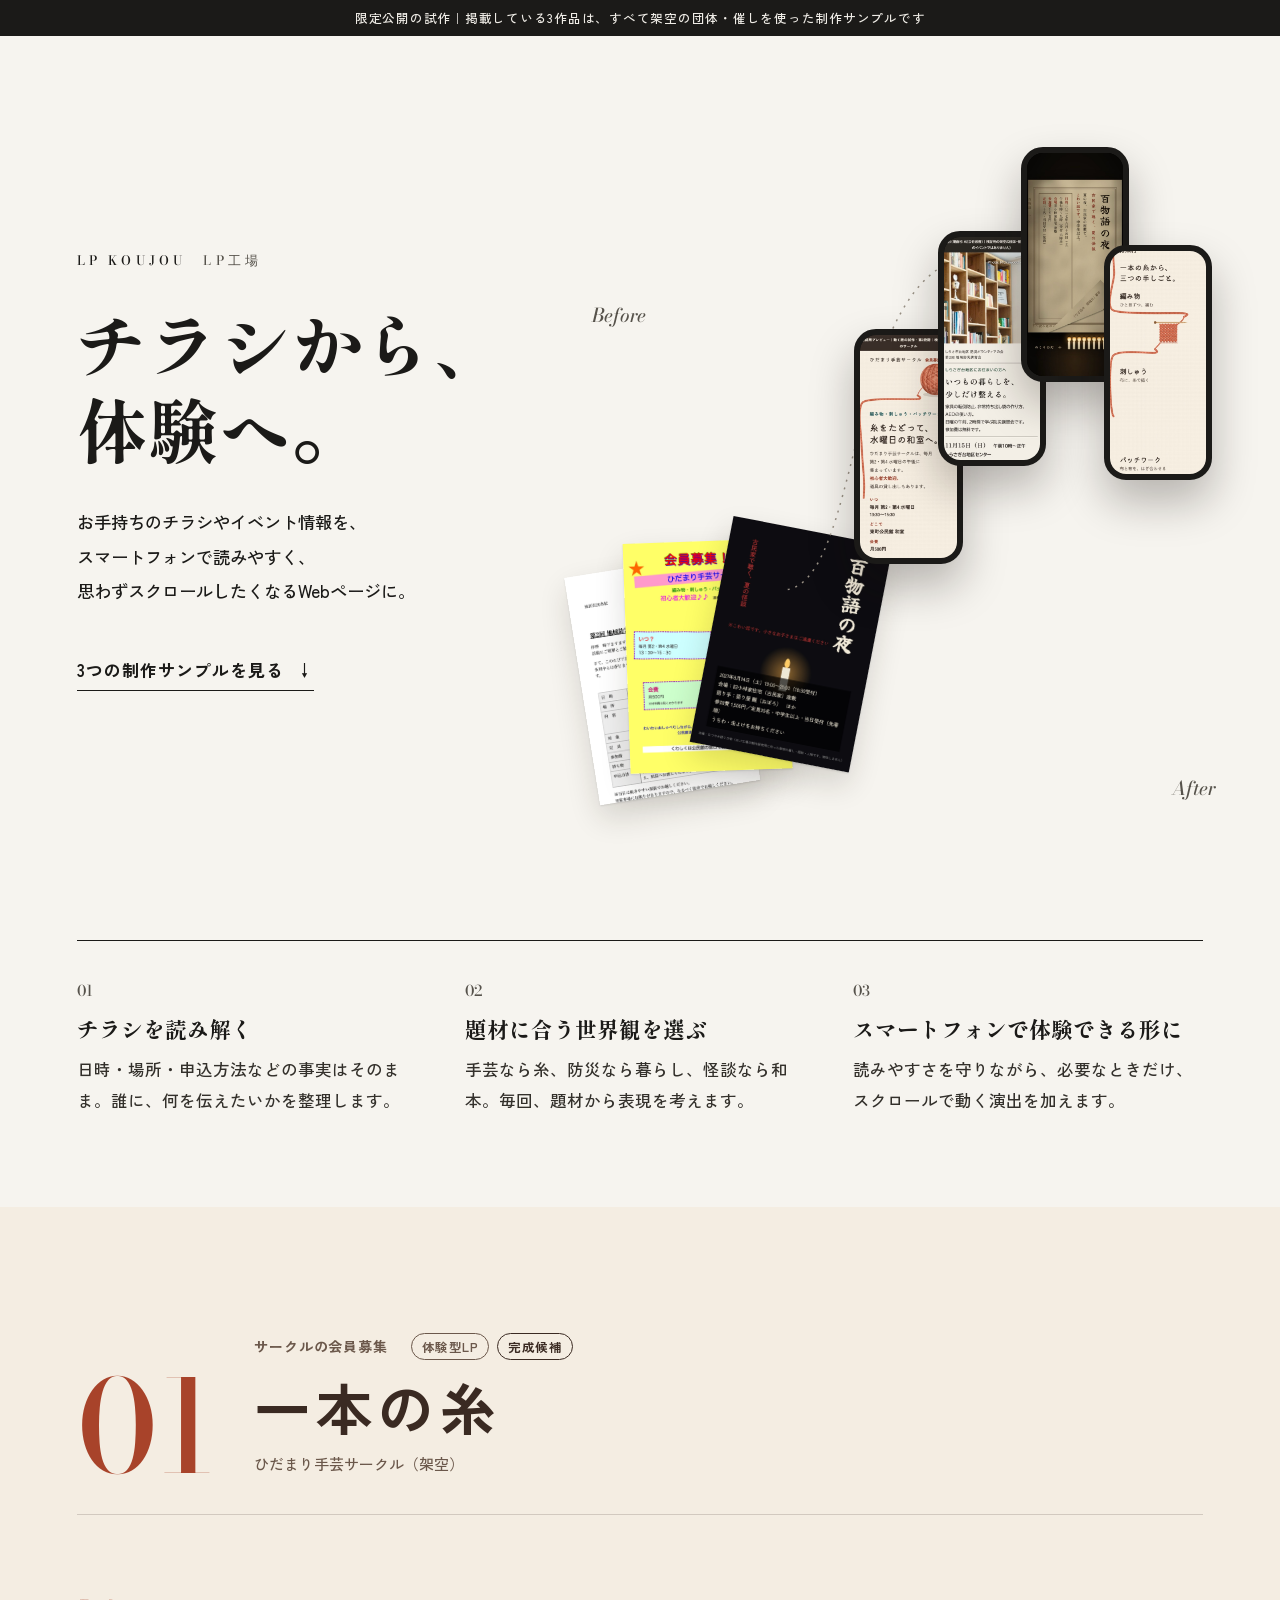
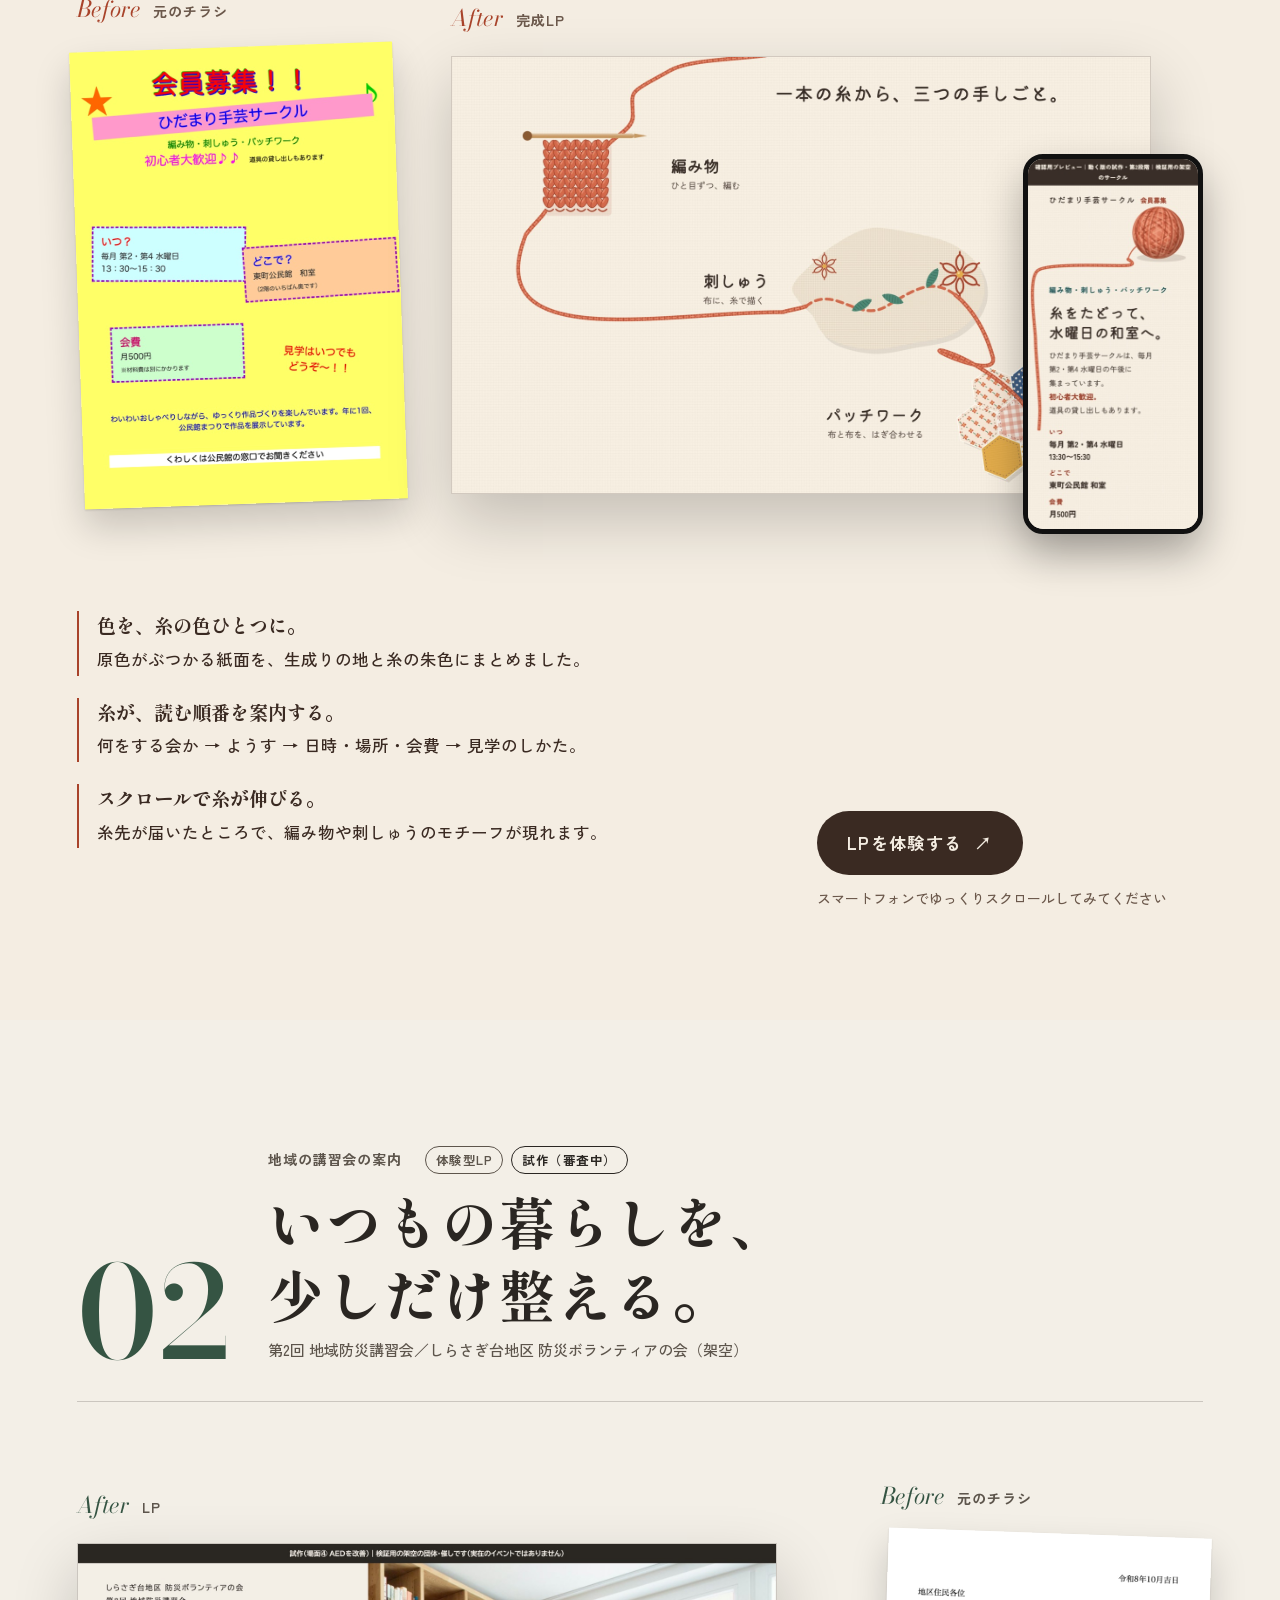
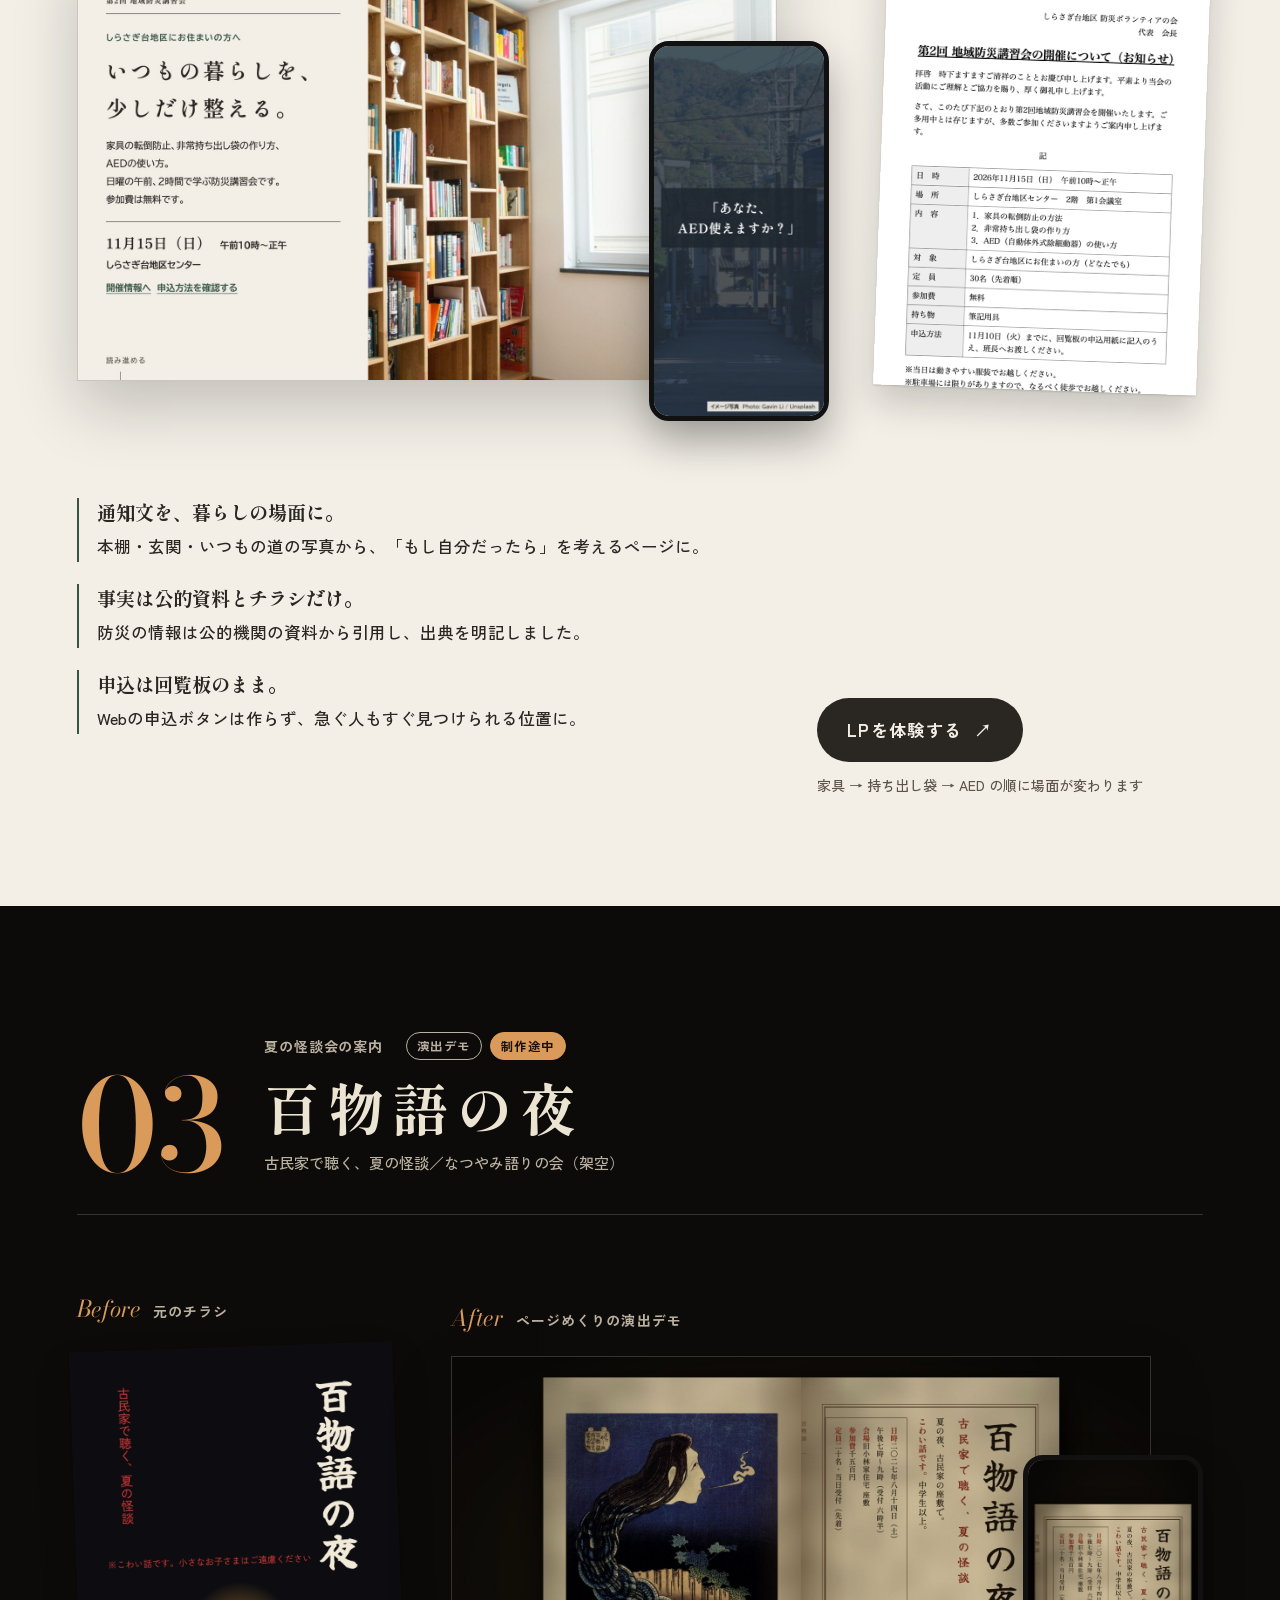
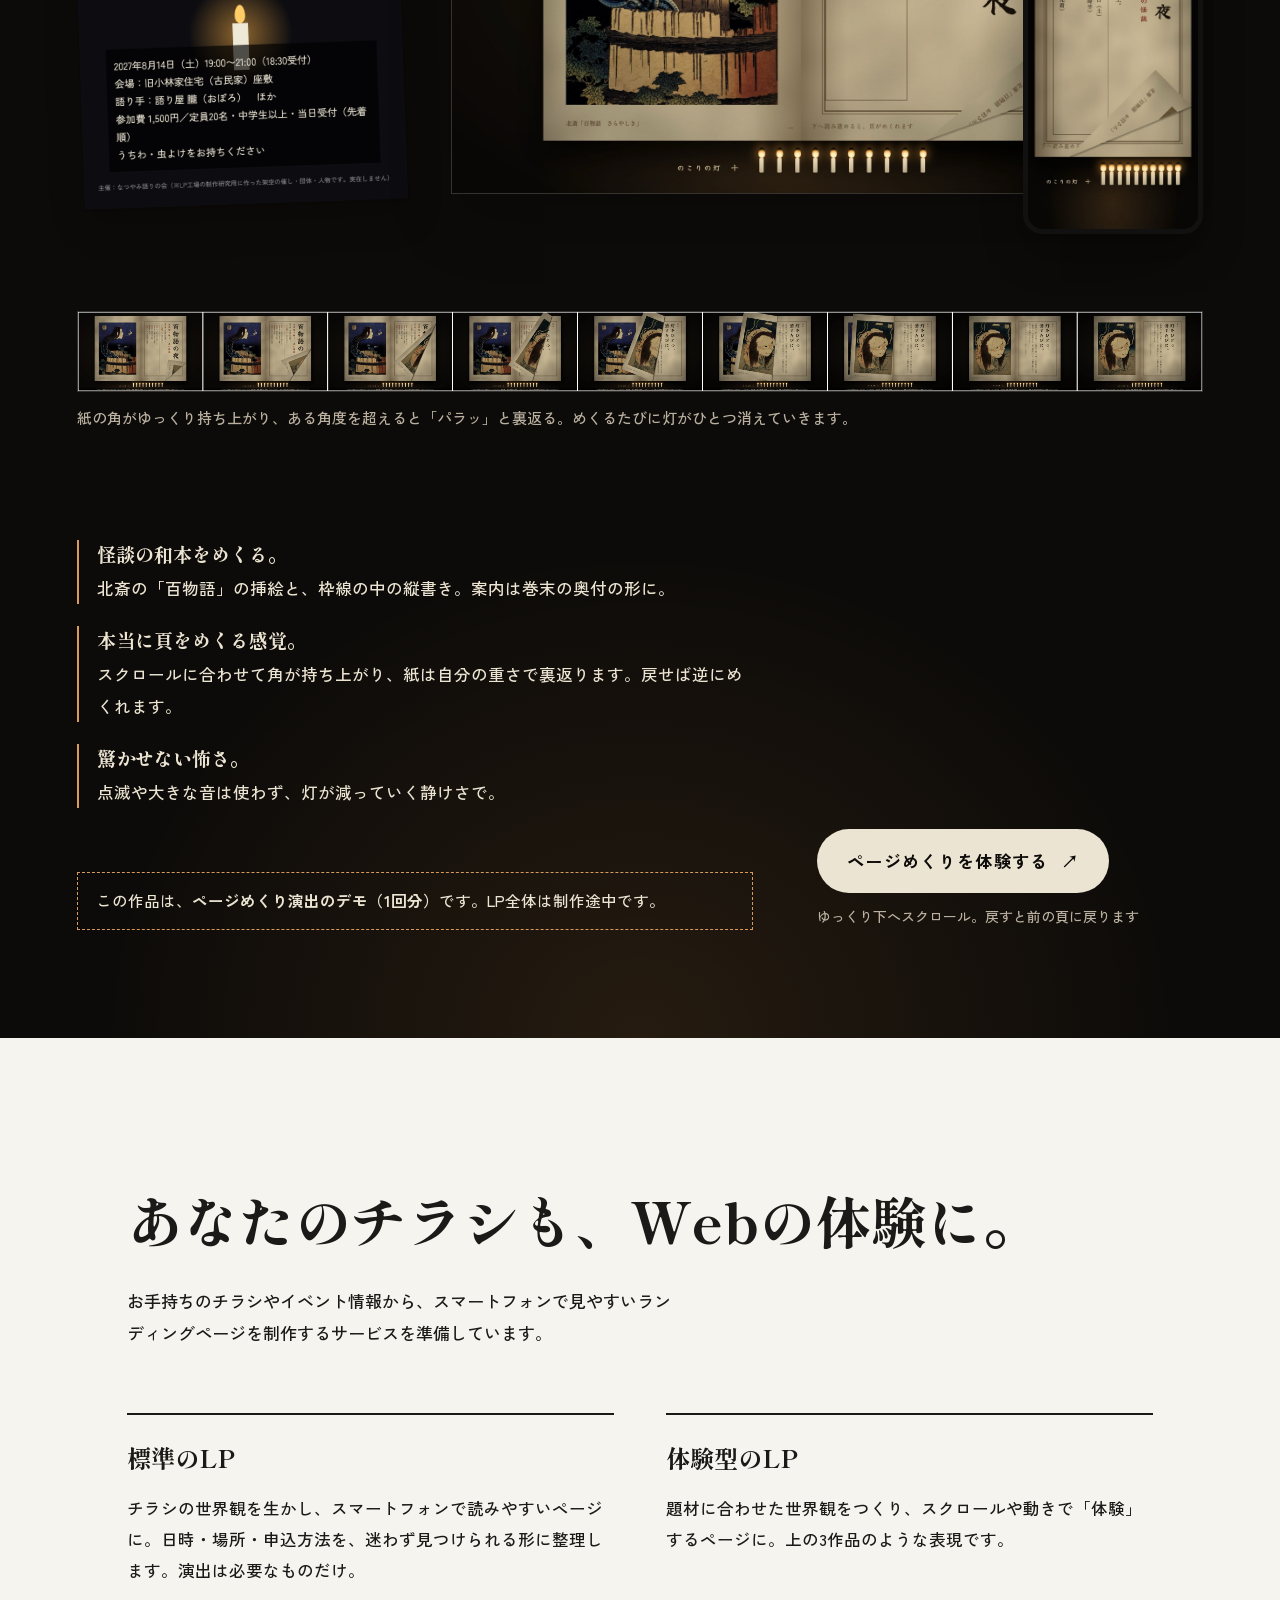
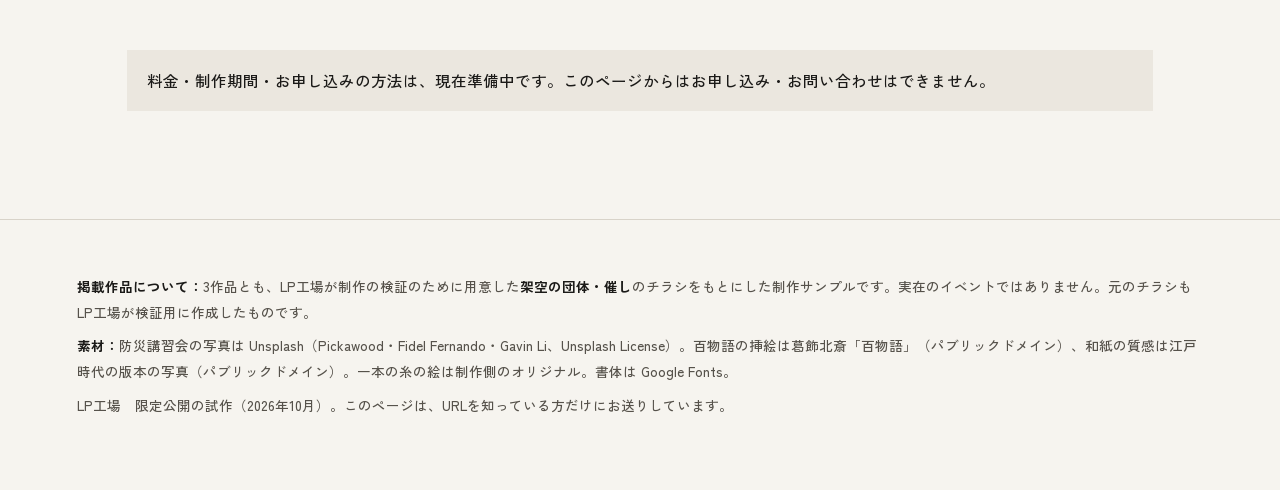
==== lpk-v38bcgca9hwhktank9yjrrpt8z/index.html @ 141fdcea "Add portfolio sample (noindex, shared by URL only)" ====
<!doctype html>
<html lang="ja">
<head>
<meta charset="utf-8">
<meta name="robots" content="noindex, nofollow, noarchive">
<meta name="referrer" content="no-referrer">
<meta name="viewport" content="width=device-width, initial-scale=1">

<title>チラシから、体験へ。｜LP工場 制作サンプル（非公開試作）</title>
<meta name="description" content="お手持ちのチラシやイベント情報から、スマートフォンで見やすく、印象に残るランディングページを。LP工場の制作サンプル（非公開の試作）。">
<link rel="icon" href="data:,">
<link rel="preconnect" href="https://fonts.googleapis.com"><link rel="preconnect" href="https://fonts.gstatic.com" crossorigin>
<link rel="stylesheet" href="https://fonts.googleapis.com/css2?family=Shippori+Mincho+B1:wght@600;800&family=Bodoni+Moda:ital,opsz,wght@0,6..96,400;0,6..96,500;1,6..96,400&family=Zen+Kaku+Gothic+New:wght@400;500;700&display=swap">
<link rel="stylesheet" href="style.css">
<script src="reveal.js" defer></script>
</head>
<body>
<p class="private">限定公開の試作｜掲載している3作品は、すべて架空の団体・催しを使った制作サンプルです</p>
<a class="skip" href="#works">作品へ</a>

<!-- ファーストビュー：左に紙のチラシの束、右に、そこから立ち上がる4つの画面 -->
<header class="hero">
  <div class="hero__text">
    <p class="hero__brand"><span lang="en">LP KOUJOU</span>　LP工場</p>
    <h1 class="hero__title"><span class="ph">チラシから、</span><span class="ph">体験へ。</span></h1>
    <p class="hero__lead"><span class="ph">お手持ちのチラシやイベント情報を、</span><span class="ph">スマートフォンで読みやすく、</span><span class="ph">思わずスクロールしたくなる</span><span class="ph">Webページに。</span></p>
    <p class="hero__go"><a href="#works">3つの制作サンプルを見る</a></p>
  </div>
  <div class="hero__stage" aria-hidden="true">
    <div class="papers">
      <img class="paper p1" src="assets/bousai-flyer.jpg" alt="" width="778" height="1100">
      <img class="paper p2" src="assets/ito-flyer.jpg" alt="" width="778" height="1100">
      <img class="paper p4" src="assets/horror-flyer.jpg" alt="" width="778" height="1100">
      <p class="label label--before" lang="en">Before</p>
    </div>
    <svg class="flow" viewBox="0 0 200 400" preserveAspectRatio="none"><path d="M10 330 C 90 320, 80 120, 190 80" fill="none" stroke="currentColor" stroke-width="1.5" stroke-dasharray="2 6" vector-effect="non-scaling-stroke"/></svg>
    <div class="screens">
      <figure class="scr s1"><img src="assets/ito-sp-top.jpg" alt="" width="780" height="1688"></figure>
      <figure class="scr s2"><img src="assets/bousai-sp-top.jpg" alt="" width="780" height="1688"></figure>
      <figure class="scr s3"><img src="assets/horror-sp-048.jpg" alt="" width="740" height="1600"></figure>
      <figure class="scr s4"><img src="assets/ito-sp-crafts.jpg" alt="" width="780" height="1688"></figure>
      <p class="label label--after" lang="en">After</p>
    </div>
  </div>
</header>

<!-- 何をするサービスか（短く） -->
<section class="what" aria-labelledby="what-h">
  <h2 id="what-h" class="vh">LP工場がすること</h2>
  <ol class="what__list">
    <li><span class="what__n" lang="en">01</span><b>チラシを読み解く</b><span>日時・場所・申込方法などの事実はそのまま。誰に、何を伝えたいかを整理します。</span></li>
    <li><span class="what__n" lang="en">02</span><b>題材に合う世界観を選ぶ</b><span>手芸なら糸、防災なら暮らし、怪談なら和本。毎回、題材から表現を考えます。</span></li>
    <li><span class="what__n" lang="en">03</span><b>スマートフォンで体験できる形に</b><span>読みやすさを守りながら、必要なときだけ、スクロールで動く演出を加えます。</span></li>
  </ol>
</section>

<main id="works">

<!-- 01 一本の糸 -->
<section class="work work--ito" aria-labelledby="ito-h">
  <div class="work__head">
    <p class="work__no" lang="en">01</p>
    <div>
      <p class="work__genre">サークルの会員募集　<span class="tag">体験型LP</span><span class="tag tag--ok">完成候補</span></p>
      <h2 id="ito-h" class="work__title">一本の糸</h2>
      <p class="work__client">ひだまり手芸サークル（架空）</p>
    </div>
  </div>
  <div class="ba">
    <figure class="ba__before" data-reveal><figcaption><span lang="en">Before</span>元のチラシ</figcaption><img src="assets/ito-flyer.jpg" alt="元のチラシ：黄色の地に原色の文字と枠が並ぶ、手芸サークルの会員募集のチラシ" width="778" height="1100" loading="lazy"></figure>
    <div class="ba__after" data-reveal>
      <p class="ba__cap"><span lang="en">After</span>完成LP</p>
      <figure class="pc"><img src="assets/ito-pc-crafts.jpg" alt="完成LPのPC画面：一本の毛糸が、編み物・刺しゅう・パッチワークの絵をつないでいる" width="1600" height="1000" loading="lazy"></figure>
      <figure class="sp"><img src="assets/ito-sp-top.jpg" alt="完成LPのスマホ画面：毛糸玉から糸が伸びる最初の画面" width="780" height="1688" loading="lazy"></figure>
    </div>
  </div>
  <div class="work__body">
    <ul class="points">
      <li><b>色を、糸の色ひとつに。</b>原色がぶつかる紙面を、生成りの地と糸の朱色にまとめました。</li>
      <li><b>糸が、読む順番を案内する。</b>何をする会か → ようす → 日時・場所・会費 → 見学のしかた。</li>
      <li><b>スクロールで糸が伸びる。</b>糸先が届いたところで、編み物や刺しゅうのモチーフが現れます。</li>
    </ul>
    <p class="cta"><a class="btn" href="works/ito/" target="_blank" rel="noopener">LPを体験する<span class="vh">（新しいタブで開きます）</span></a><span class="cta__note">スマートフォンでゆっくりスクロールしてみてください</span></p>
  </div>
</section>

<!-- 02 防災講習会 -->
<section class="work work--bousai" aria-labelledby="bousai-h">
  <div class="work__head">
    <p class="work__no" lang="en">02</p>
    <div>
      <p class="work__genre">地域の講習会の案内　<span class="tag">体験型LP</span><span class="tag tag--ok">試作（審査中）</span></p>
      <h2 id="bousai-h" class="work__title"><span class="ph">いつもの暮らしを、</span><span class="ph">少しだけ整える。</span></h2>
      <p class="work__client">第2回 地域防災講習会／しらさぎ台地区 防災ボランティアの会（架空）</p>
    </div>
  </div>
  <div class="ba ba--rev">
    <figure class="ba__before" data-reveal><figcaption><span lang="en">Before</span>元のチラシ</figcaption><img src="assets/bousai-flyer.jpg" alt="元のチラシ：「拝啓」で始まり、表で日時や会場を並べた、文字中心の講習会のお知らせ" width="778" height="1100" loading="lazy"></figure>
    <div class="ba__after" data-reveal>
      <p class="ba__cap"><span lang="en">After</span>LP</p>
      <figure class="pc"><img src="assets/bousai-pc-top.jpg" alt="LPのPC画面：本棚の写真と、明朝の見出し「いつもの暮らしを、少しだけ整える。」" width="1600" height="1000" loading="lazy"></figure>
      <figure class="sp"><img src="assets/bousai-sp-s4.jpg" alt="LPのスマホ画面：いつもの道の写真に「あなた、AED使えますか？」" width="780" height="1688" loading="lazy"></figure>
    </div>
  </div>
  <div class="work__body">
    <ul class="points">
      <li><b>通知文を、暮らしの場面に。</b>本棚・玄関・いつもの道の写真から、「もし自分だったら」を考えるページに。</li>
      <li><b>事実は公的資料とチラシだけ。</b>防災の情報は公的機関の資料から引用し、出典を明記しました。</li>
      <li><b>申込は回覧板のまま。</b>Webの申込ボタンは作らず、急ぐ人もすぐ見つけられる位置に。</li>
    </ul>
    <p class="cta"><a class="btn" href="works/bousai/" target="_blank" rel="noopener">LPを体験する<span class="vh">（新しいタブで開きます）</span></a><span class="cta__note">家具 → 持ち出し袋 → AED の順に場面が変わります</span></p>
  </div>
</section>

<!-- 03 百物語の夜 -->
<section class="work work--horror" aria-labelledby="horror-h">
  <div class="work__head">
    <p class="work__no" lang="en">03</p>
    <div>
      <p class="work__genre">夏の怪談会の案内　<span class="tag">演出デモ</span><span class="tag tag--wip">制作途中</span></p>
      <h2 id="horror-h" class="work__title">百物語の夜</h2>
      <p class="work__client">古民家で聴く、夏の怪談／なつやみ語りの会（架空）</p>
    </div>
  </div>
  <div class="ba">
    <figure class="ba__before" data-reveal><figcaption><span lang="en">Before</span>元のチラシ</figcaption><img src="assets/horror-flyer.jpg" alt="元のチラシ：黒い地に縦書きの題「百物語の夜」と、ろうそくの絵" width="778" height="1100" loading="lazy"></figure>
    <div class="ba__after" data-reveal>
      <p class="ba__cap"><span lang="en">After</span>ページめくりの演出デモ</p>
      <figure class="pc"><img src="assets/horror-pc-045.jpg" alt="演出デモのPC画面：怪談の和本の見開き。右の頁の角が持ち上がりかけている" width="1600" height="1000" loading="lazy"></figure>
      <figure class="sp"><img src="assets/horror-sp-048.jpg" alt="演出デモのスマホ画面：和本の頁の角が持ち上がる" width="740" height="1600" loading="lazy"></figure>
    </div>
  </div>
  <figure class="seq" data-reveal><img src="assets/horror-seq.jpg" alt="ページめくりの流れ（左から右へ）：紙の角がゆっくり持ち上がり、パラッと裏返って、次の挿絵と頁が現れる" width="4338" height="302" loading="lazy"><figcaption>紙の角がゆっくり持ち上がり、ある角度を超えると「パラッ」と裏返る。めくるたびに灯がひとつ消えていきます。</figcaption></figure>
  <div class="work__body">
    <ul class="points">
      <li><b>怪談の和本をめくる。</b>北斎の「百物語」の挿絵と、枠線の中の縦書き。案内は巻末の奥付の形に。</li>
      <li><b>本当に頁をめくる感覚。</b>スクロールに合わせて角が持ち上がり、紙は自分の重さで裏返ります。戻せば逆にめくれます。</li>
      <li><b>驚かせない怖さ。</b>点滅や大きな音は使わず、灯が減っていく静けさで。</li>
    </ul>
    <p class="status">この作品は、<b>ページめくり演出のデモ（1回分）</b>です。LP全体は制作途中です。</p>
    <p class="cta"><a class="btn" href="works/horror/" target="_blank" rel="noopener">ページめくりを体験する<span class="vh">（新しいタブで開きます）</span></a><span class="cta__note">ゆっくり下へスクロール。戻すと前の頁に戻ります</span></p>
  </div>
</section>

</main>

<!-- サービスの構想 -->
<section class="service" aria-labelledby="service-h">
  <h2 id="service-h" class="service__title"><span class="ph">あなたのチラシも、</span><span class="ph">Webの体験に。</span></h2>
  <p class="service__lead">お手持ちのチラシやイベント情報から、スマートフォンで見やすいランディングページを制作するサービスを準備しています。</p>
  <div class="plans">
    <div class="plan">
      <h3>標準のLP</h3>
      <p>チラシの世界観を生かし、スマートフォンで読みやすいページに。日時・場所・申込方法を、迷わず見つけられる形に整理します。演出は必要なものだけ。</p>
    </div>
    <div class="plan">
      <h3>体験型のLP</h3>
      <p>題材に合わせた世界観をつくり、スクロールや動きで「体験」するページに。上の3作品のような表現です。</p>
    </div>
  </div>
  <p class="service__note">料金・制作期間・お申し込みの方法は、現在準備中です。このページからはお申し込み・お問い合わせはできません。</p>
</section>

<footer class="foot">
  <p><b>掲載作品について：</b>3作品とも、LP工場が制作の検証のために用意した<b>架空の団体・催し</b>のチラシをもとにした制作サンプルです。実在のイベントではありません。元のチラシもLP工場が検証用に作成したものです。</p>
  <p><b>素材：</b>防災講習会の写真は Unsplash（Pickawood・Fidel Fernando・Gavin Li、Unsplash License）。百物語の挿絵は葛飾北斎「百物語」（パブリックドメイン）、和紙の質感は江戸時代の版本の写真（パブリックドメイン）。一本の糸の絵は制作側のオリジナル。書体は Google Fonts。</p>
  <p>LP工場　限定公開の試作（2026年10月）。このページは、URLを知っている方だけにお送りしています。</p>
</footer>
</body>
</html>
---- lpk-v38bcgca9hwhktank9yjrrpt8z/style.css ----
/* LP工場 ポートフォリオ（非公開試作）「チラシから、体験へ。」
   土台は静かな白い紙と墨。作品ごとのセクションは、その作品の色と空気に切り替える（一本の糸＝生成りと朱、防災＝生成りと深緑、百物語＝墨と和紙） */
:root{--paper:#f6f4ef;--ink:#1b1a18;--soft:#56524b;--line:#d8d3c9;
  --min:'Shippori Mincho B1','Hiragino Mincho ProN',serif;--bod:'Bodoni Moda',serif;--gt:'Zen Kaku Gothic New','Hiragino Sans',sans-serif}
*{box-sizing:border-box}
html{scroll-behavior:smooth}
body{margin:0;background:var(--paper);color:var(--ink);font-family:var(--gt);font-weight:500;font-size:17px;line-height:1.9;overflow-x:hidden}
h1,h2,h3,p,ul,ol,figure{margin:0}ul,ol{padding:0;list-style:none}
img{display:block;max-width:100%;height:auto}
a{color:inherit}
a:focus-visible{outline:3px solid #3b4f86;outline-offset:4px}
.ph{display:inline-block}
.vh{position:absolute;width:1px;height:1px;overflow:hidden;clip:rect(0 0 0 0);white-space:nowrap}
.private{padding:6px 16px;background:var(--ink);color:#efece6;font-size:12.5px;letter-spacing:.06em;text-align:center}
.skip{position:absolute;left:12px;top:-60px;padding:8px 14px;background:var(--ink);color:#fff;z-index:10}.skip:focus{top:12px}

/* ===== ファーストビュー ===== */
.hero{position:relative;min-height:calc(100svh - 32px);display:grid;grid-template-columns:minmax(0,44fr) minmax(0,56fr);align-items:center;gap:2vw;padding:6vh 5vw 6vh 6vw;overflow:hidden}
.hero__brand{font-family:var(--bod);font-size:13px;letter-spacing:.32em;color:var(--soft)}
.hero__brand span{color:var(--ink)}
.hero__title{margin-top:3vh;font-family:var(--min);font-weight:800;font-size:clamp(46px,5.5vw,100px);line-height:1.2;letter-spacing:.02em}
.hero__lead{margin-top:4vh;max-width:24em;font-size:clamp(17px,1.35vw,20px);line-height:2}
.hero__go{margin-top:5vh}
.hero__go a{display:inline-block;padding-bottom:4px;border-bottom:1px solid var(--ink);font-weight:700;text-decoration:none;letter-spacing:.06em}
.hero__go a::after{content:'↓';margin-left:12px}
.hero__stage{position:relative;height:min(78svh,760px)}
.papers{position:absolute;left:0;bottom:4%;width:42%;height:62%}
.paper{position:absolute;width:62%;height:auto;box-shadow:0 1px 2px rgba(0,0,0,.12),0 14px 30px rgba(40,30,20,.16);transform-origin:50% 80%}
.p1{left:0;bottom:0;transform:rotate(-9deg)}.p2{left:14%;bottom:5%;transform:rotate(-2deg)}.p3{left:28%;bottom:2%;transform:rotate(5deg)}.p4{left:40%;bottom:8%;transform:rotate(11deg)}
.label{position:absolute;font-family:var(--bod);font-style:italic;font-size:clamp(18px,1.5vw,24px);color:var(--soft)}
.label--before{left:0;top:-14%}
.flow{position:absolute;left:30%;top:6%;width:28%;height:74%;color:#9a9286}
.screens{position:absolute;right:0;top:0;width:58%;height:100%}
.scr{position:absolute;width:30%;aspect-ratio:390/844;overflow:hidden;border:6px solid var(--ink);border-radius:22px;background:#000;box-shadow:0 22px 44px rgba(20,15,10,.28)}
.scr img{width:100%;height:100%;object-fit:cover;object-position:top}
.s1{left:0;top:30%}.s2{left:23%;top:16%}.s3{left:46%;top:4%}.s4{left:69%;top:18%}
.label--after{right:0;bottom:2%}

/* ===== サービスの要点 ===== */
.what{padding:4vh 6vw 10vh}
.what__list{display:grid;grid-template-columns:repeat(3,minmax(0,1fr));gap:3vw;border-top:1px solid var(--ink);padding-top:4vh}
.what__list li{display:flex;flex-direction:column;gap:8px}
.what__n{font-family:var(--bod);font-size:15px;color:var(--soft)}
.what__list b{font-family:var(--min);font-weight:800;font-size:clamp(20px,1.7vw,26px);line-height:1.5}
.what__list span:last-child{font-size:16.5px;line-height:1.9;color:#33302b}

/* ===== 作品（共通） ===== */
.work{--bg:#fff;--fg:var(--ink);--ac:var(--ink);--sub:var(--soft);--edge:rgba(0,0,0,.14);
  padding:14vh 6vw 12vh;background:var(--bg);color:var(--fg)}
.work__head{display:grid;grid-template-columns:auto minmax(0,1fr);gap:3vw;align-items:end;padding-bottom:4vh;border-bottom:1px solid var(--edge)}
.work__no{font-family:var(--bod);font-size:clamp(90px,10vw,170px);line-height:.8;color:var(--ac)}
.work__genre{display:flex;flex-wrap:wrap;align-items:center;gap:6px 8px;font-size:14px;font-weight:700;letter-spacing:.06em;color:var(--sub)}
.tag{padding:1px 10px;border:1px solid currentColor;border-radius:999px;font-size:12.5px;letter-spacing:.04em}
.tag--ok{color:var(--fg)}
.tag--wip{background:var(--ac);border-color:var(--ac);color:#fff}
.work__title{margin-top:10px;font-family:var(--min);font-weight:800;font-size:clamp(38px,4.4vw,74px);line-height:1.3;letter-spacing:.03em}
.work__client{margin-top:6px;font-size:15px;color:var(--sub)}
.ba{display:grid;grid-template-columns:minmax(0,3fr) minmax(0,7fr);gap:4vw;align-items:center;margin-top:8vh}
.ba--rev{grid-template-columns:minmax(0,7fr) minmax(0,3fr)}
.ba--rev .ba__before{order:2}
.ba__before{position:relative}
.ba__before img{transform:rotate(-2deg);box-shadow:0 1px 2px rgba(0,0,0,.14),0 18px 36px rgba(0,0,0,.18)}
.ba--rev .ba__before img{transform:rotate(2deg)}
.ba__before figcaption,.ba__cap{display:flex;align-items:baseline;gap:12px;margin-bottom:16px;font-size:14px;font-weight:700;letter-spacing:.08em;color:var(--sub)}
.ba__before figcaption span,.ba__cap span{font-family:var(--bod);font-style:italic;font-weight:400;font-size:clamp(22px,1.8vw,30px);letter-spacing:0;color:var(--ac)}
.ba__after{position:relative;padding-right:7%}
.ba__after .pc img{border:1px solid var(--edge);box-shadow:0 26px 60px rgba(0,0,0,.2)}
.ba__after .sp{position:absolute;right:0;bottom:-8%;width:24%;overflow:hidden;border:5px solid #111;border-radius:20px;box-shadow:0 20px 40px rgba(0,0,0,.3)}
.work__body{display:grid;grid-template-columns:minmax(0,7fr) minmax(0,4fr);gap:5vw;align-items:end;margin-top:12vh}
.points{display:grid;gap:22px}
.points li{padding-left:18px;border-left:2px solid var(--ac);font-size:16.5px;line-height:1.9}
.points b{display:block;font-family:var(--min);font-weight:800;font-size:clamp(19px,1.5vw,23px);line-height:1.5;margin-bottom:4px}
.status{grid-column:1;padding:14px 18px;border:1px dashed var(--ac);font-size:15.5px;line-height:1.8}
.cta{grid-column:2;grid-row:1/3;align-self:end;display:flex;flex-direction:column;gap:10px}
.btn{display:inline-block;align-self:flex-start;padding:16px 30px;background:var(--fg);color:var(--bg);border-radius:999px;font-weight:700;letter-spacing:.08em;text-decoration:none;transition:transform .3s ease}
.btn::after{content:'↗';margin-left:12px}
.btn:hover{transform:translateY(-2px)}
.cta__note{font-size:14px;color:var(--sub)}
.seq{margin-top:12vh}
.seq img{border:1px solid var(--edge)}
.seq figcaption{margin-top:12px;font-size:15px;color:var(--sub)}

/* ===== 作品ごとの空気 ===== */
.work--ito{--bg:#f4ede2;--fg:#3a2a22;--ac:#a8432a;--sub:#6b584b;--edge:rgba(58,42,34,.18)}
.work--ito .work__title{font-family:var(--gt);font-weight:700;letter-spacing:.1em}
.work--bousai{--bg:#f3efe7;--fg:#2a2622;--ac:#355443;--sub:#5d554c;--edge:rgba(42,38,34,.2)}
.work--horror{--bg:#0d0b09;--fg:#ece4d2;--ac:#d99a5a;--sub:#b9b0a0;--edge:rgba(236,228,210,.18);
  background:radial-gradient(ellipse 60% 40% at 50% 100%,rgba(255,170,80,.10),transparent 70%),#0d0b09}
.work--horror .work__title{font-family:var(--min);letter-spacing:.14em}
.work--horror .tag--wip{color:#1a120a}

/* ===== サービス ===== */
.service{padding:16vh 6vw 12vh;max-width:1180px;margin:0 auto}
.service__title{font-family:var(--min);font-weight:800;font-size:clamp(36px,4.4vw,72px);line-height:1.35}
.service__lead{margin-top:3vh;max-width:32em;font-size:clamp(17px,1.3vw,19px)}
.plans{display:grid;grid-template-columns:1fr 1fr;gap:4vw;margin-top:7vh}
.plan{padding-top:20px;border-top:2px solid var(--ink)}
.plan h3{font-family:var(--min);font-weight:800;font-size:clamp(22px,1.9vw,28px)}
.plan p{margin-top:12px;font-size:16.5px}
.service__note{margin-top:7vh;padding:16px 20px;background:#ebe7df;font-size:15.5px}
.foot{padding:6vh 6vw 8vh;border-top:1px solid var(--line);font-size:13.5px;line-height:1.9;color:var(--soft)}
.foot p+p{margin-top:8px}
.foot b{color:var(--ink)}

/* ===== 読み進めると現れる（JSありのときだけ。なしなら最初から表示） ===== */
.js [data-reveal]{opacity:0;transform:translate3d(0,28px,0);transition:opacity .9s cubic-bezier(.2,.7,.2,1),transform 1s cubic-bezier(.2,.7,.2,1)}
.js [data-reveal].in{opacity:1;transform:none}

/* ===== タブレット・スマホ ===== */
@media (max-width:900px){
  .hero{grid-template-columns:1fr;min-height:0;padding:6vh 6vw 4vh;gap:4vh}
  .hero__stage{height:min(92vw,560px)}
  .papers{width:46%;height:64%;bottom:6%}
  .screens{width:62%}.scr{width:34%;border-width:4px;border-radius:14px}
  .s1{left:0;top:30%}.s2{left:22%;top:15%}.s3{left:44%;top:3%}.s4{left:66%;top:18%}
  .what__list{grid-template-columns:1fr;gap:4vh}
  .ba,.ba--rev{grid-template-columns:1fr;gap:7vh}
  .ba--rev .ba__before{order:0}
  .ba__before{width:62%}
  .work__body{grid-template-columns:1fr;gap:5vh}
  .cta,.status{grid-column:1;grid-row:auto}
  .plans{grid-template-columns:1fr}
}
@media (max-width:560px){
  body{font-size:16.5px}
  .work{padding:10vh 5vw 9vh}
  .work__head{grid-template-columns:1fr;gap:1vh}
  .work__no{font-size:72px}
  .ba__after{padding-right:0}.ba__after .sp{width:30%;bottom:-12%;border-width:3px;border-radius:12px}
  .flow{display:none}
}
@media (prefers-reduced-motion:reduce){html{scroll-behavior:auto}.js [data-reveal]{opacity:1;transform:none;transition:none}.btn{transition:none}}
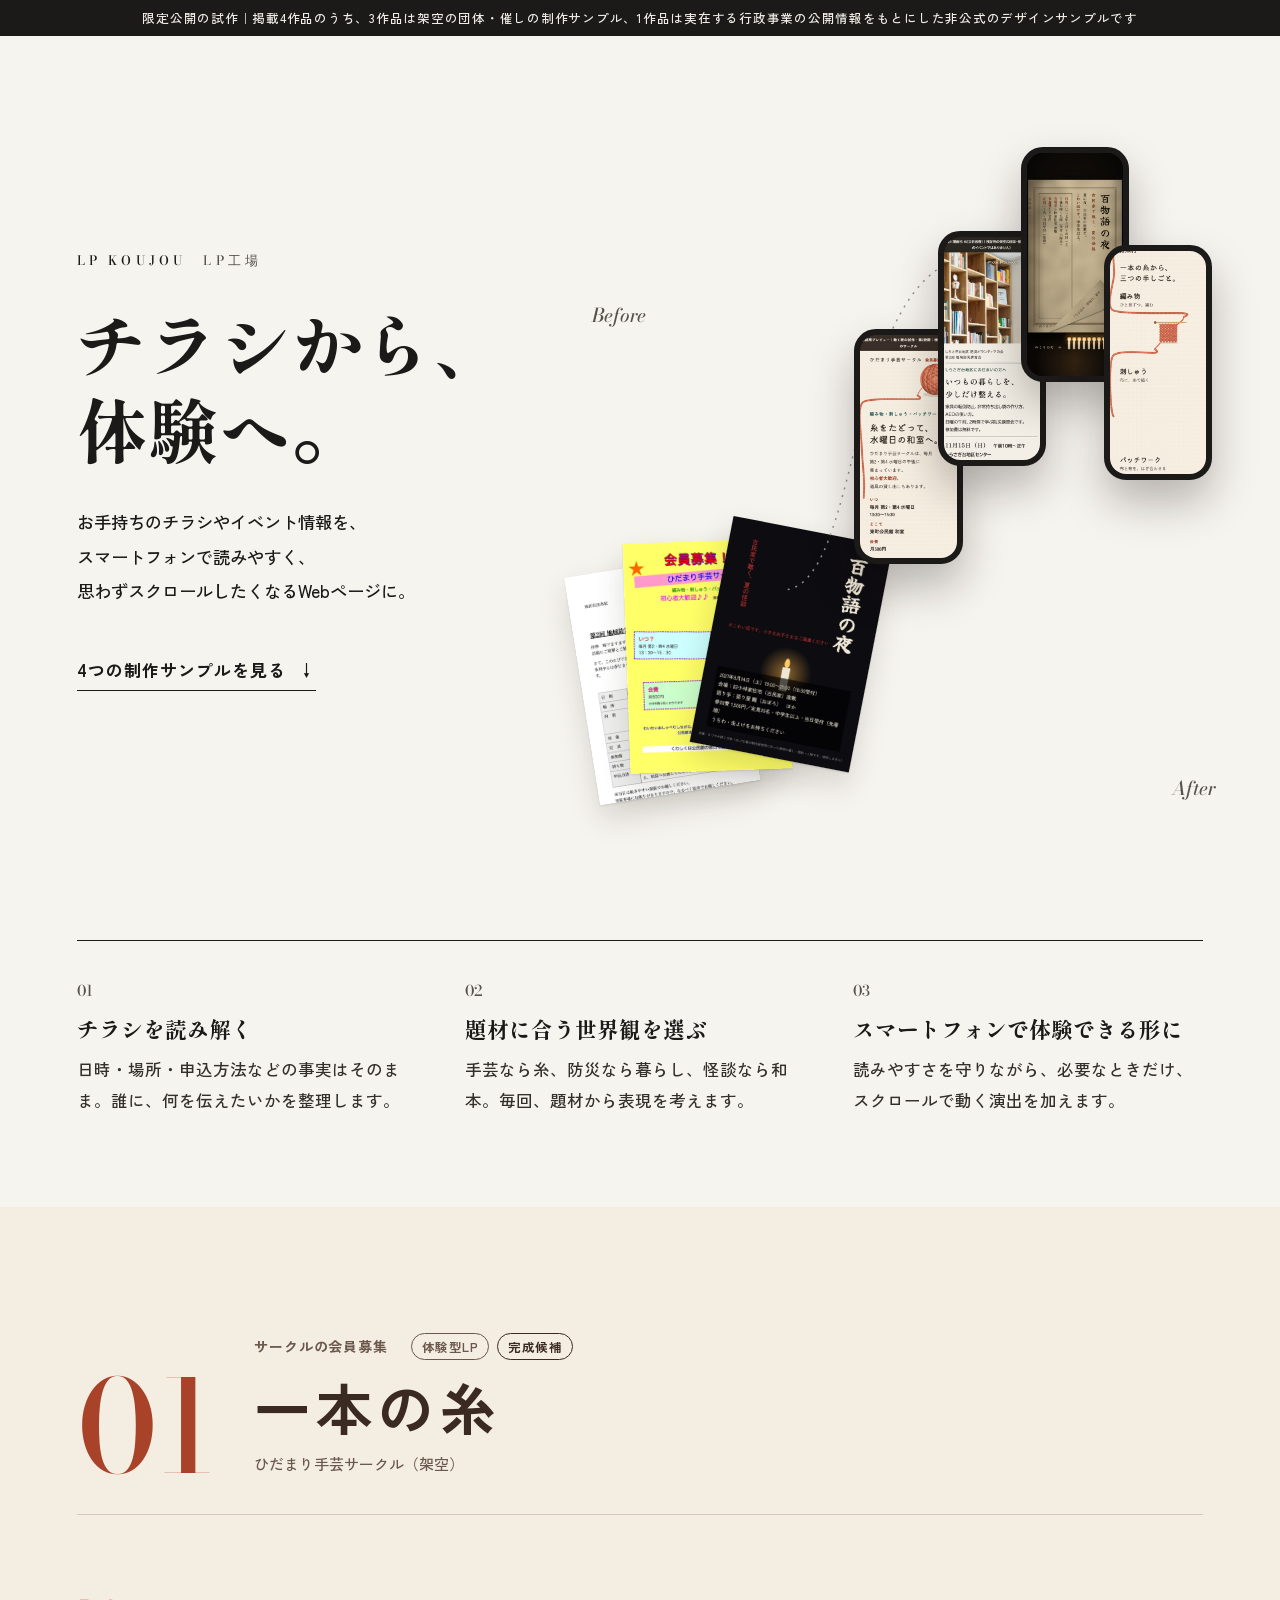
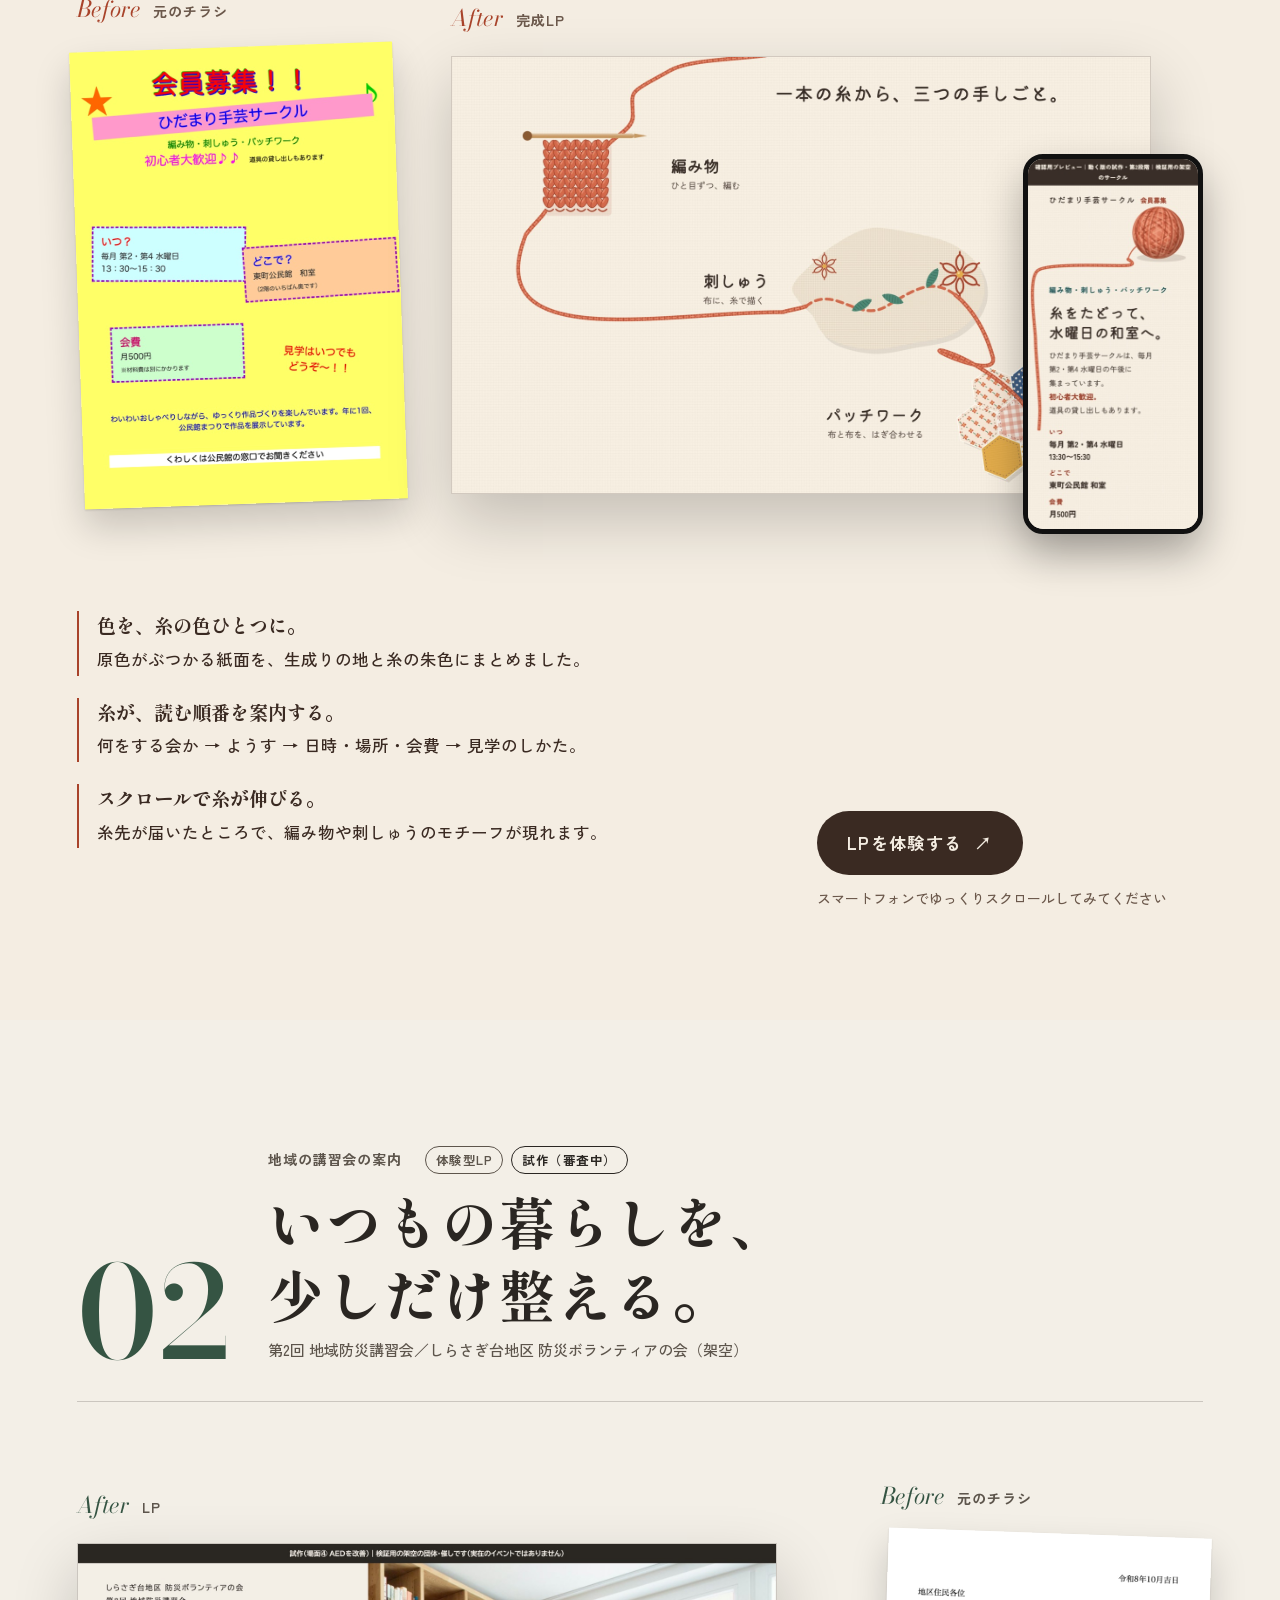
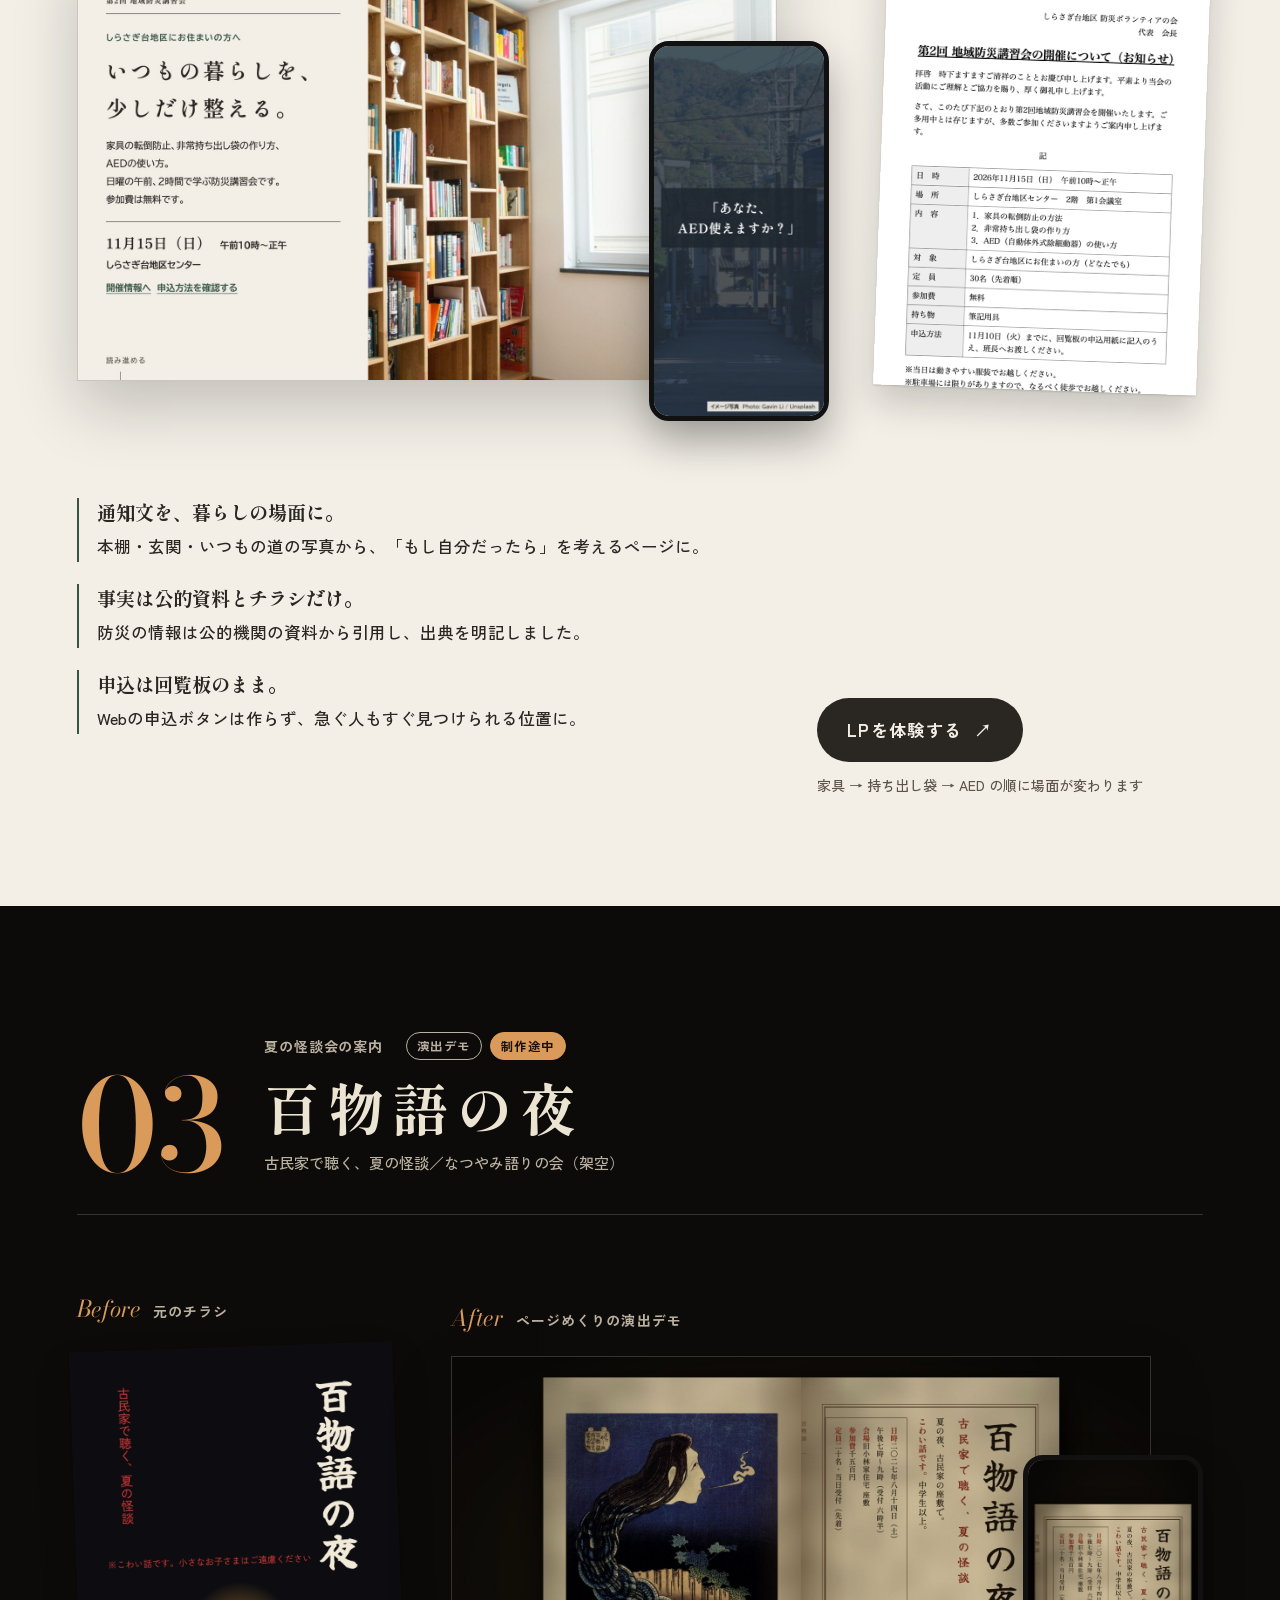
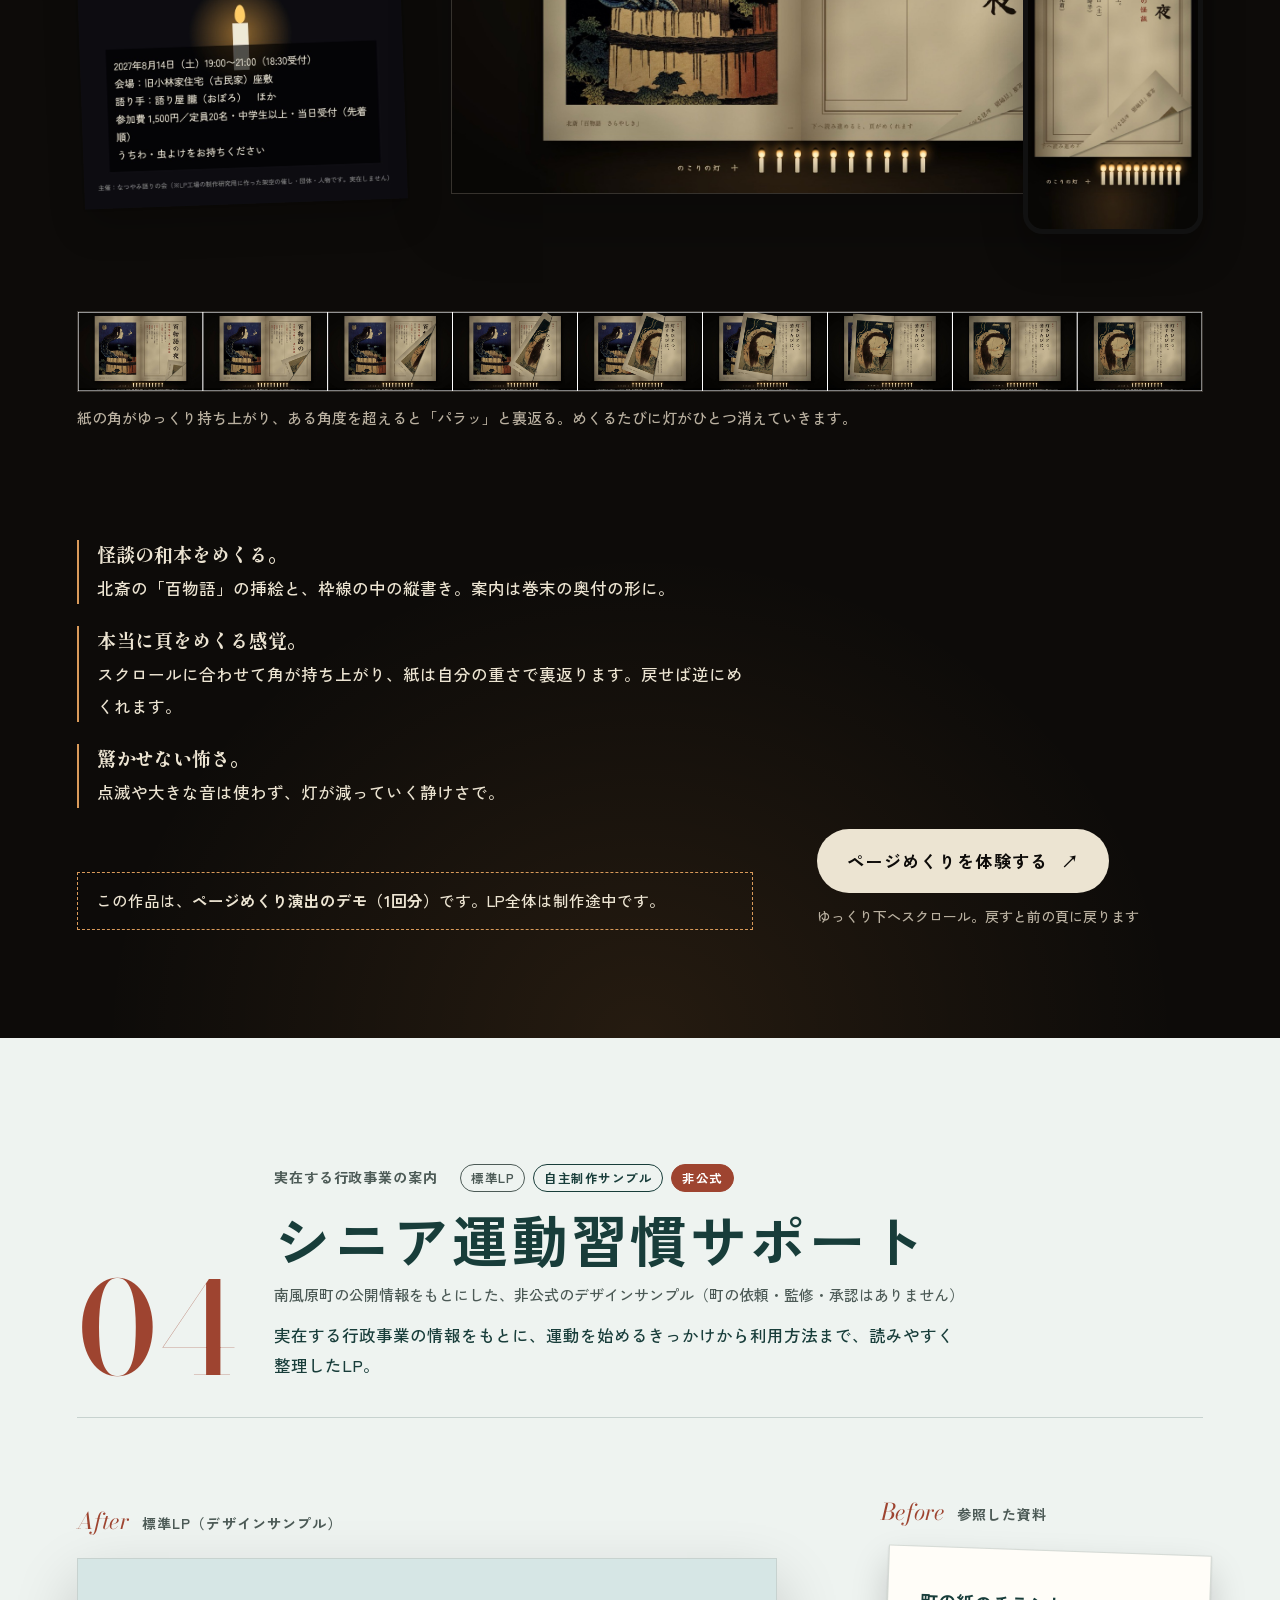
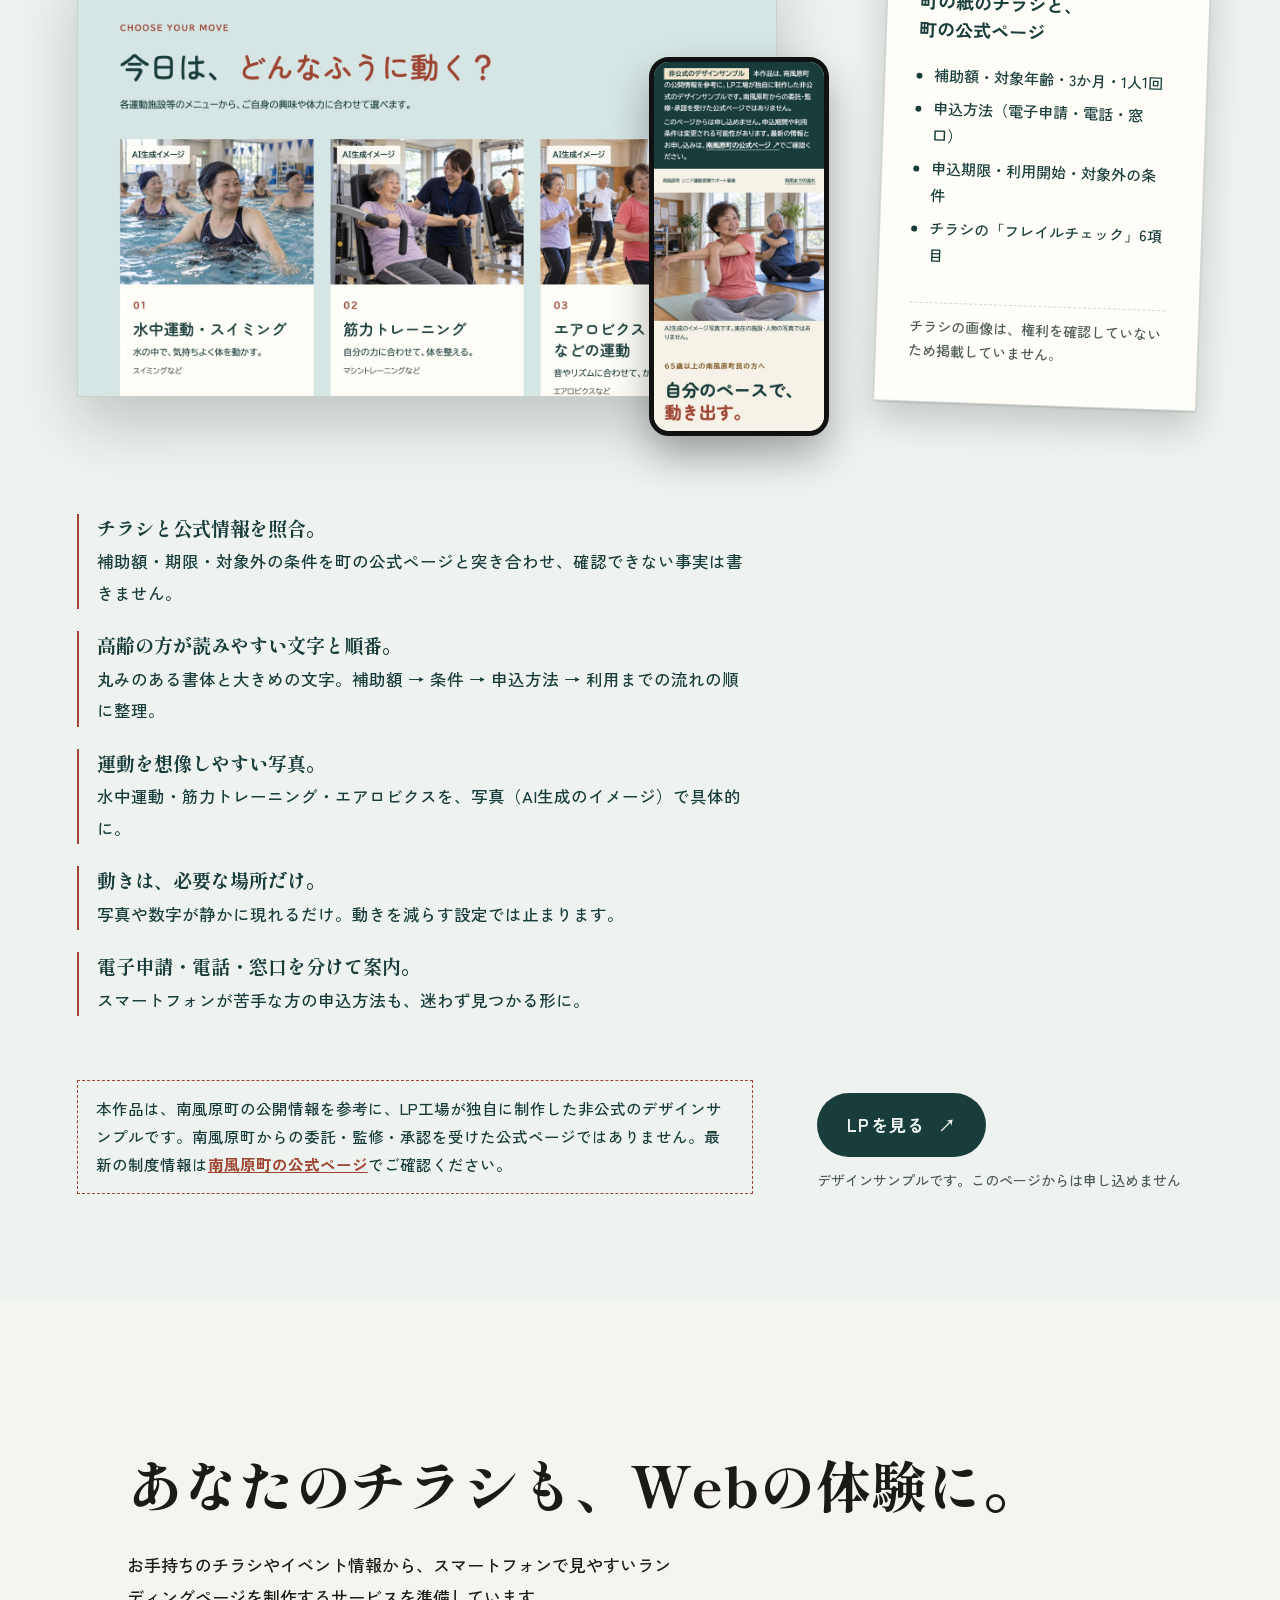
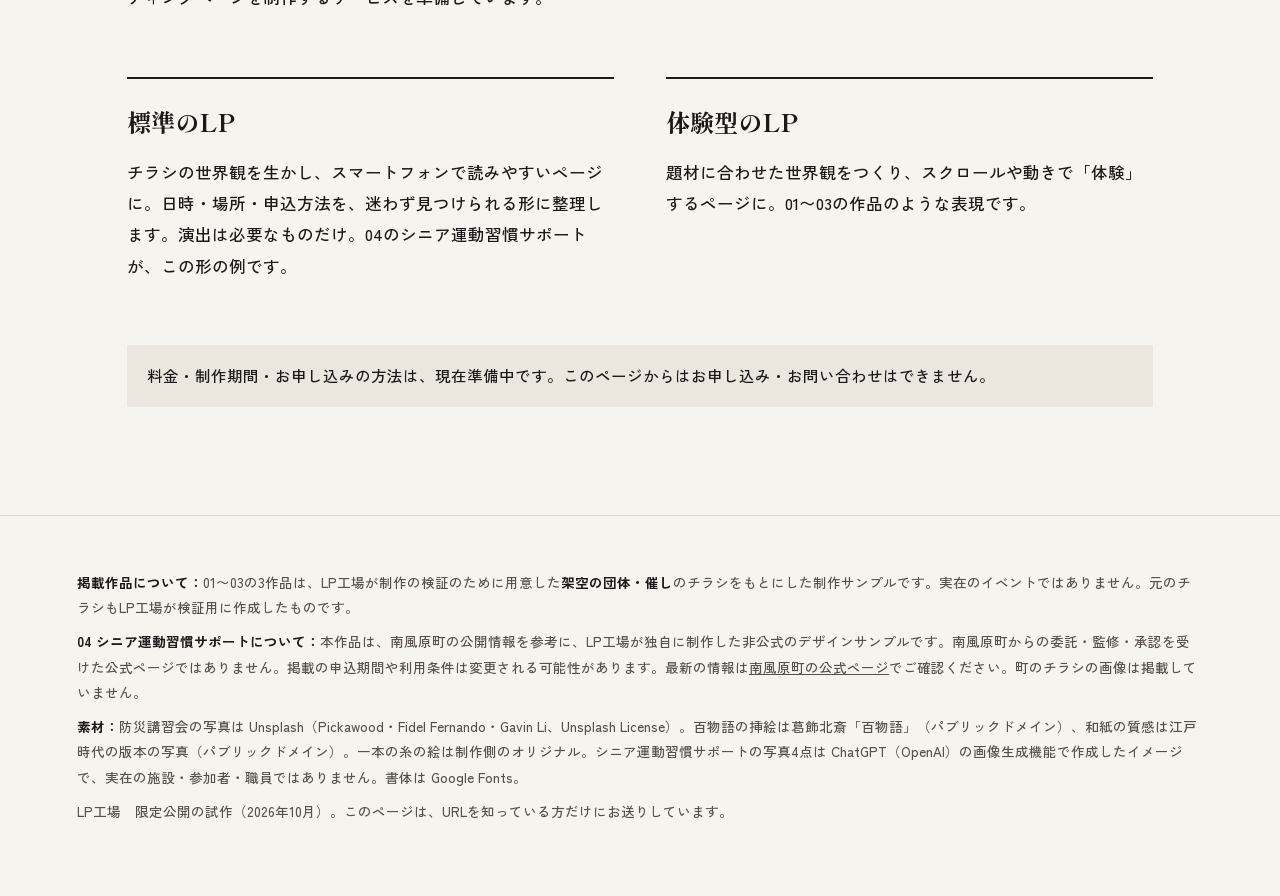
==== commit e22d611f: "Update portfolio sample: add 04 (non-official design sample), link to index.html (noindex)" ====
--- a/lpk-v38bcgca9hwhktank9yjrrpt8z/index.html
+++ b/lpk-v38bcgca9hwhktank9yjrrpt8z/index.html
@@ -15,7 +15,7 @@
 <script src="reveal.js" defer></script>
 </head>
 <body>
-<p class="private">限定公開の試作｜掲載している3作品は、すべて架空の団体・催しを使った制作サンプルです</p>
+<p class="private">限定公開の試作｜掲載4作品のうち、3作品は架空の団体・催しの制作サンプル、1作品は実在する行政事業の公開情報をもとにした非公式のデザインサンプルです</p>
 <a class="skip" href="#works">作品へ</a>
 
 <!-- ファーストビュー：左に紙のチラシの束、右に、そこから立ち上がる4つの画面 -->
@@ -24,7 +24,7 @@
     <p class="hero__brand"><span lang="en">LP KOUJOU</span>　LP工場</p>
     <h1 class="hero__title"><span class="ph">チラシから、</span><span class="ph">体験へ。</span></h1>
     <p class="hero__lead"><span class="ph">お手持ちのチラシやイベント情報を、</span><span class="ph">スマートフォンで読みやすく、</span><span class="ph">思わずスクロールしたくなる</span><span class="ph">Webページに。</span></p>
-    <p class="hero__go"><a href="#works">3つの制作サンプルを見る</a></p>
+    <p class="hero__go"><a href="#works">4つの制作サンプルを見る</a></p>
   </div>
   <div class="hero__stage" aria-hidden="true">
     <div class="papers">
@@ -80,7 +80,7 @@
       <li><b>糸が、読む順番を案内する。</b>何をする会か → ようす → 日時・場所・会費 → 見学のしかた。</li>
       <li><b>スクロールで糸が伸びる。</b>糸先が届いたところで、編み物や刺しゅうのモチーフが現れます。</li>
     </ul>
-    <p class="cta"><a class="btn" href="works/ito/" target="_blank" rel="noopener">LPを体験する<span class="vh">（新しいタブで開きます）</span></a><span class="cta__note">スマートフォンでゆっくりスクロールしてみてください</span></p>
+    <p class="cta"><a class="btn" href="works/ito/index.html" target="_blank" rel="noopener">LPを体験する<span class="vh">（新しいタブで開きます）</span></a><span class="cta__note">スマートフォンでゆっくりスクロールしてみてください</span></p>
   </div>
 </section>
 
@@ -108,7 +108,7 @@
       <li><b>事実は公的資料とチラシだけ。</b>防災の情報は公的機関の資料から引用し、出典を明記しました。</li>
       <li><b>申込は回覧板のまま。</b>Webの申込ボタンは作らず、急ぐ人もすぐ見つけられる位置に。</li>
     </ul>
-    <p class="cta"><a class="btn" href="works/bousai/" target="_blank" rel="noopener">LPを体験する<span class="vh">（新しいタブで開きます）</span></a><span class="cta__note">家具 → 持ち出し袋 → AED の順に場面が変わります</span></p>
+    <p class="cta"><a class="btn" href="works/bousai/index.html" target="_blank" rel="noopener">LPを体験する<span class="vh">（新しいタブで開きます）</span></a><span class="cta__note">家具 → 持ち出し袋 → AED の順に場面が変わります</span></p>
   </div>
 </section>
 
@@ -138,7 +138,45 @@
       <li><b>驚かせない怖さ。</b>点滅や大きな音は使わず、灯が減っていく静けさで。</li>
     </ul>
     <p class="status">この作品は、<b>ページめくり演出のデモ（1回分）</b>です。LP全体は制作途中です。</p>
-    <p class="cta"><a class="btn" href="works/horror/" target="_blank" rel="noopener">ページめくりを体験する<span class="vh">（新しいタブで開きます）</span></a><span class="cta__note">ゆっくり下へスクロール。戻すと前の頁に戻ります</span></p>
+    <p class="cta"><a class="btn" href="works/horror/index.html" target="_blank" rel="noopener">ページめくりを体験する<span class="vh">（新しいタブで開きます）</span></a><span class="cta__note">ゆっくり下へスクロール。戻すと前の頁に戻ります</span></p>
+  </div>
+</section>
+
+<!-- 04 シニア運動習慣サポート（実在する行政事業を題材にした非公式サンプル） -->
+<section class="work work--haebaru" aria-labelledby="haebaru-h">
+  <div class="work__head">
+    <p class="work__no" lang="en">04</p>
+    <div>
+      <p class="work__genre">実在する行政事業の案内　<span class="tag">標準LP</span><span class="tag tag--ok">自主制作サンプル</span><span class="tag tag--wip">非公式</span></p>
+      <h2 id="haebaru-h" class="work__title">シニア運動習慣サポート</h2>
+      <p class="work__client">南風原町の公開情報をもとにした、非公式のデザインサンプル（町の依頼・監修・承認はありません）</p>
+      <p class="work__lead">実在する行政事業の情報をもとに、運動を始めるきっかけから利用方法まで、読みやすく整理したLP。</p>
+    </div>
+  </div>
+  <div class="ba ba--rev">
+    <figure class="ba__before" data-reveal><figcaption><span lang="en">Before</span>参照した資料</figcaption>
+      <div class="refdoc">
+        <p class="refdoc__t">町の紙のチラシと、<br>町の公式ページ</p>
+        <ul><li>補助額・対象年齢・3か月・1人1回</li><li>申込方法（電子申請・電話・窓口）</li><li>申込期限・利用開始・対象外の条件</li><li>チラシの「フレイルチェック」6項目</li></ul>
+        <p class="refdoc__note">チラシの画像は、権利を確認していないため掲載していません。</p>
+      </div>
+    </figure>
+    <div class="ba__after" data-reveal>
+      <p class="ba__cap"><span lang="en">After</span>標準LP（デザインサンプル）</p>
+      <figure class="pc"><img src="assets/haebaru-pc-moves.jpg" alt="LPのPC画面：水中運動・筋力トレーニング・エアロビクスを、写真付きで横に並べている" width="1600" height="1000" loading="lazy"></figure>
+      <figure class="sp"><img src="assets/haebaru-sp-top.jpg" alt="LPのスマホ画面：冒頭の非公式の表示と、ストレッチをする高齢の男女の写真" width="780" height="1688" loading="lazy"></figure>
+    </div>
+  </div>
+  <div class="work__body">
+    <ul class="points">
+      <li><b>チラシと公式情報を照合。</b>補助額・期限・対象外の条件を町の公式ページと突き合わせ、確認できない事実は書きません。</li>
+      <li><b>高齢の方が読みやすい文字と順番。</b>丸みのある書体と大きめの文字。補助額 → 条件 → 申込方法 → 利用までの流れの順に整理。</li>
+      <li><b>運動を想像しやすい写真。</b>水中運動・筋力トレーニング・エアロビクスを、写真（AI生成のイメージ）で具体的に。</li>
+      <li><b>動きは、必要な場所だけ。</b>写真や数字が静かに現れるだけ。動きを減らす設定では止まります。</li>
+      <li><b>電子申請・電話・窓口を分けて案内。</b>スマートフォンが苦手な方の申込方法も、迷わず見つかる形に。</li>
+    </ul>
+    <p class="status">本作品は、南風原町の公開情報を参考に、LP工場が独自に制作した非公式のデザインサンプルです。南風原町からの委託・監修・承認を受けた公式ページではありません。最新の制度情報は<a href="https://www.town.haebaru.lg.jp/soshiki/10/16458.html" target="_blank" rel="noopener">南風原町の公式ページ</a>でご確認ください。</p>
+    <p class="cta"><a class="btn" href="works/haebaru/index.html" target="_blank" rel="noopener">LPを見る<span class="vh">（新しいタブで開きます）</span></a><span class="cta__note">デザインサンプルです。このページからは申し込めません</span></p>
   </div>
 </section>
 
@@ -151,19 +189,20 @@
   <div class="plans">
     <div class="plan">
       <h3>標準のLP</h3>
-      <p>チラシの世界観を生かし、スマートフォンで読みやすいページに。日時・場所・申込方法を、迷わず見つけられる形に整理します。演出は必要なものだけ。</p>
+      <p>チラシの世界観を生かし、スマートフォンで読みやすいページに。日時・場所・申込方法を、迷わず見つけられる形に整理します。演出は必要なものだけ。04のシニア運動習慣サポートが、この形の例です。</p>
     </div>
     <div class="plan">
       <h3>体験型のLP</h3>
-      <p>題材に合わせた世界観をつくり、スクロールや動きで「体験」するページに。上の3作品のような表現です。</p>
+      <p>題材に合わせた世界観をつくり、スクロールや動きで「体験」するページに。01〜03の作品のような表現です。</p>
     </div>
   </div>
   <p class="service__note">料金・制作期間・お申し込みの方法は、現在準備中です。このページからはお申し込み・お問い合わせはできません。</p>
 </section>
 
 <footer class="foot">
-  <p><b>掲載作品について：</b>3作品とも、LP工場が制作の検証のために用意した<b>架空の団体・催し</b>のチラシをもとにした制作サンプルです。実在のイベントではありません。元のチラシもLP工場が検証用に作成したものです。</p>
-  <p><b>素材：</b>防災講習会の写真は Unsplash（Pickawood・Fidel Fernando・Gavin Li、Unsplash License）。百物語の挿絵は葛飾北斎「百物語」（パブリックドメイン）、和紙の質感は江戸時代の版本の写真（パブリックドメイン）。一本の糸の絵は制作側のオリジナル。書体は Google Fonts。</p>
+  <p><b>掲載作品について：</b>01〜03の3作品は、LP工場が制作の検証のために用意した<b>架空の団体・催し</b>のチラシをもとにした制作サンプルです。実在のイベントではありません。元のチラシもLP工場が検証用に作成したものです。</p>
+  <p><b>04 シニア運動習慣サポートについて：</b>本作品は、南風原町の公開情報を参考に、LP工場が独自に制作した非公式のデザインサンプルです。南風原町からの委託・監修・承認を受けた公式ページではありません。掲載の申込期間や利用条件は変更される可能性があります。最新の情報は<a href="https://www.town.haebaru.lg.jp/soshiki/10/16458.html" target="_blank" rel="noopener">南風原町の公式ページ</a>でご確認ください。町のチラシの画像は掲載していません。</p>
+  <p><b>素材：</b>防災講習会の写真は Unsplash（Pickawood・Fidel Fernando・Gavin Li、Unsplash License）。百物語の挿絵は葛飾北斎「百物語」（パブリックドメイン）、和紙の質感は江戸時代の版本の写真（パブリックドメイン）。一本の糸の絵は制作側のオリジナル。シニア運動習慣サポートの写真4点は ChatGPT（OpenAI）の画像生成機能で作成したイメージで、実在の施設・参加者・職員ではありません。書体は Google Fonts。</p>
   <p>LP工場　限定公開の試作（2026年10月）。このページは、URLを知っている方だけにお送りしています。</p>
 </footer>
 </body>
--- a/lpk-v38bcgca9hwhktank9yjrrpt8z/style.css
+++ b/lpk-v38bcgca9hwhktank9yjrrpt8z/style.css
@@ -130,3 +130,15 @@
   .flow{display:none}
 }
 @media (prefers-reduced-motion:reduce){html{scroll-behavior:auto}.js [data-reveal]{opacity:1;transform:none;transition:none}.btn{transition:none}}
+
+/* ===== 04 シニア運動習慣サポート（実在する行政事業を題材にした非公式サンプル）。既存3作品の指定は変えず、ここに追加 ===== */
+.work--haebaru{--bg:#eef3f0;--fg:#183d3a;--ac:#9e4430;--sub:#4c5a56;--edge:rgba(24,61,58,.18)}
+.work--haebaru .work__title{font-family:var(--gt);font-weight:700;letter-spacing:.06em}
+.work__lead{margin-top:12px;max-width:42em;font-size:16.5px;line-height:1.8;color:var(--fg)}
+.refdoc{display:flex;flex-direction:column;aspect-ratio:778/1100;padding:12% 10%;background:#fffdf8;border:1px solid var(--edge);transform:rotate(2deg);box-shadow:0 1px 2px rgba(0,0,0,.14),0 18px 36px rgba(0,0,0,.18)}
+.refdoc__t{font-weight:700;font-size:clamp(17px,1.4vw,21px);line-height:1.6;color:var(--fg)}
+.refdoc ul{margin-top:1.2em;padding-left:1.1em;list-style:disc;font-size:15px;line-height:1.8;color:var(--fg)}
+.refdoc li+li{margin-top:.4em}
+.refdoc__note{margin-top:auto;padding-top:12px;border-top:1px dashed var(--edge);font-size:14px;line-height:1.7;color:var(--sub)}
+.work--haebaru .status a{color:var(--ac);font-weight:700}
+@media (max-width:900px){.work--haebaru .ba__before{width:100%;max-width:420px}.refdoc{aspect-ratio:auto;transform:none}}
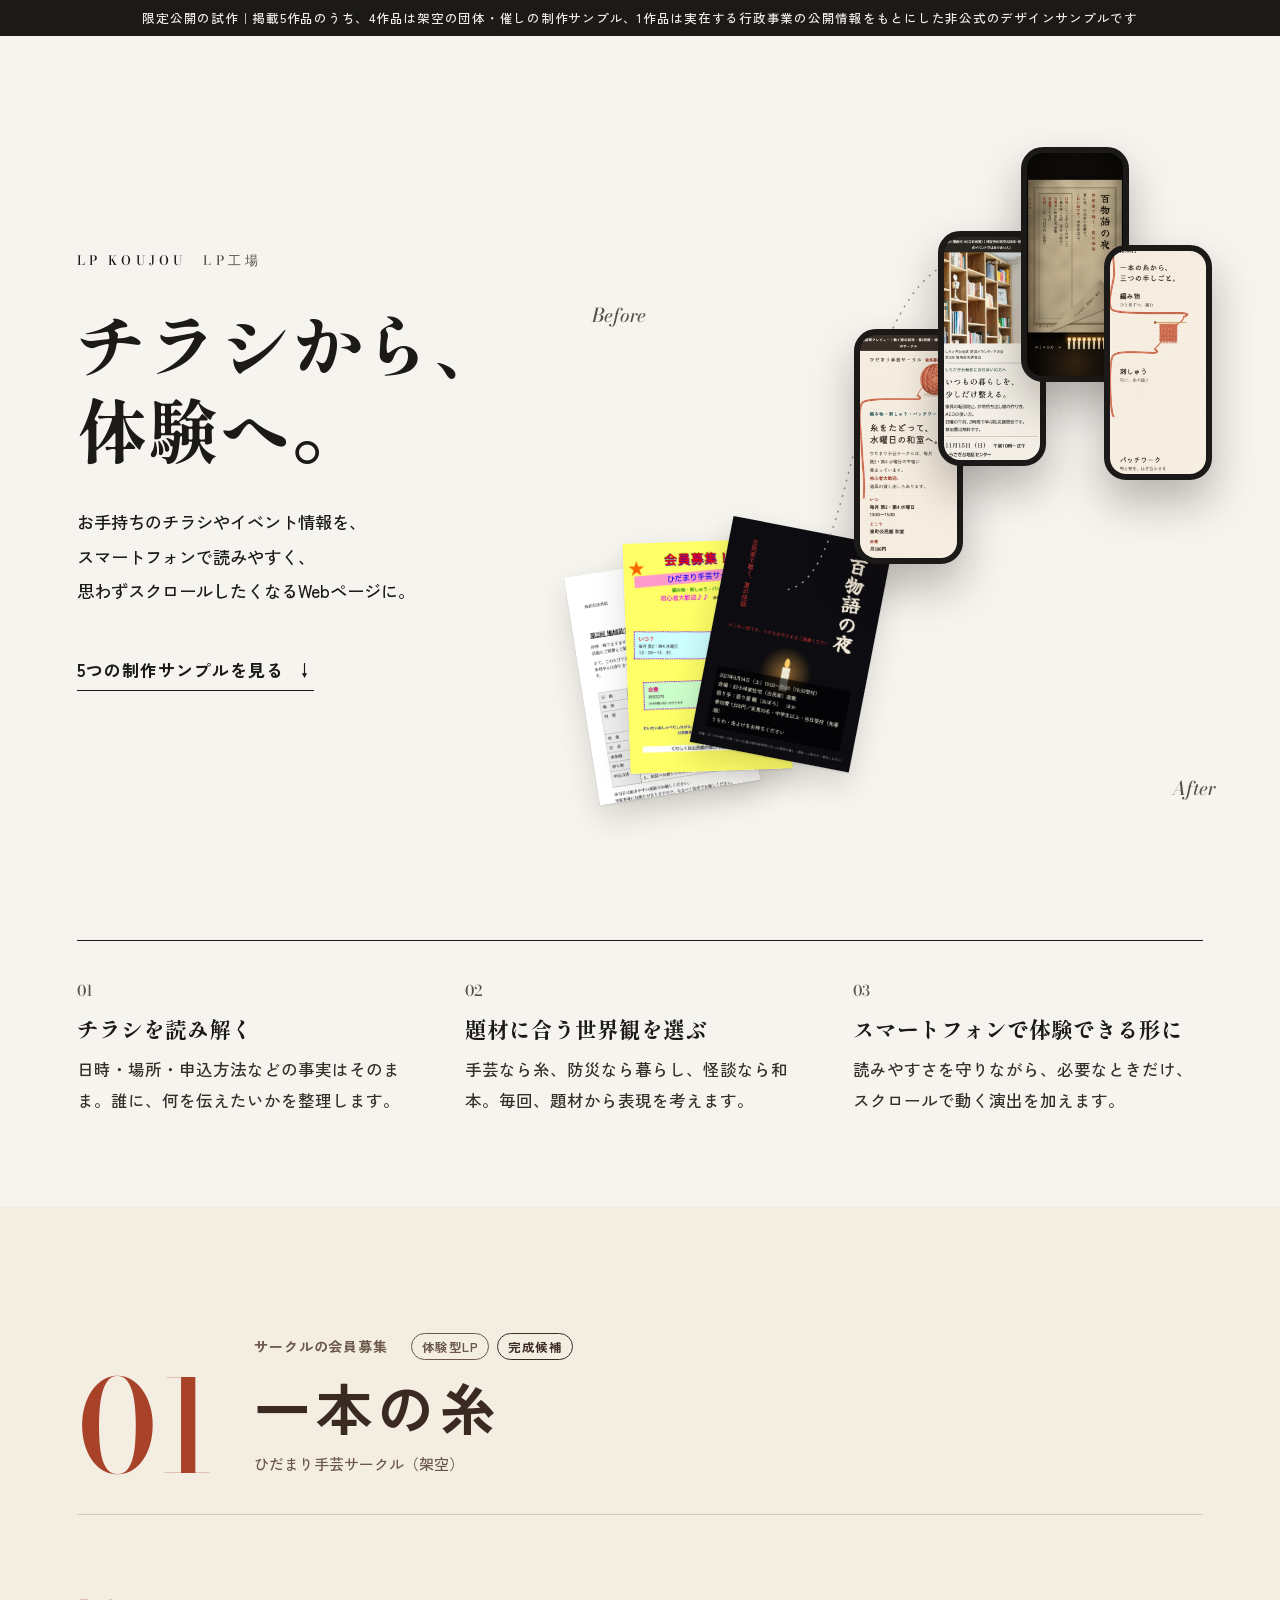
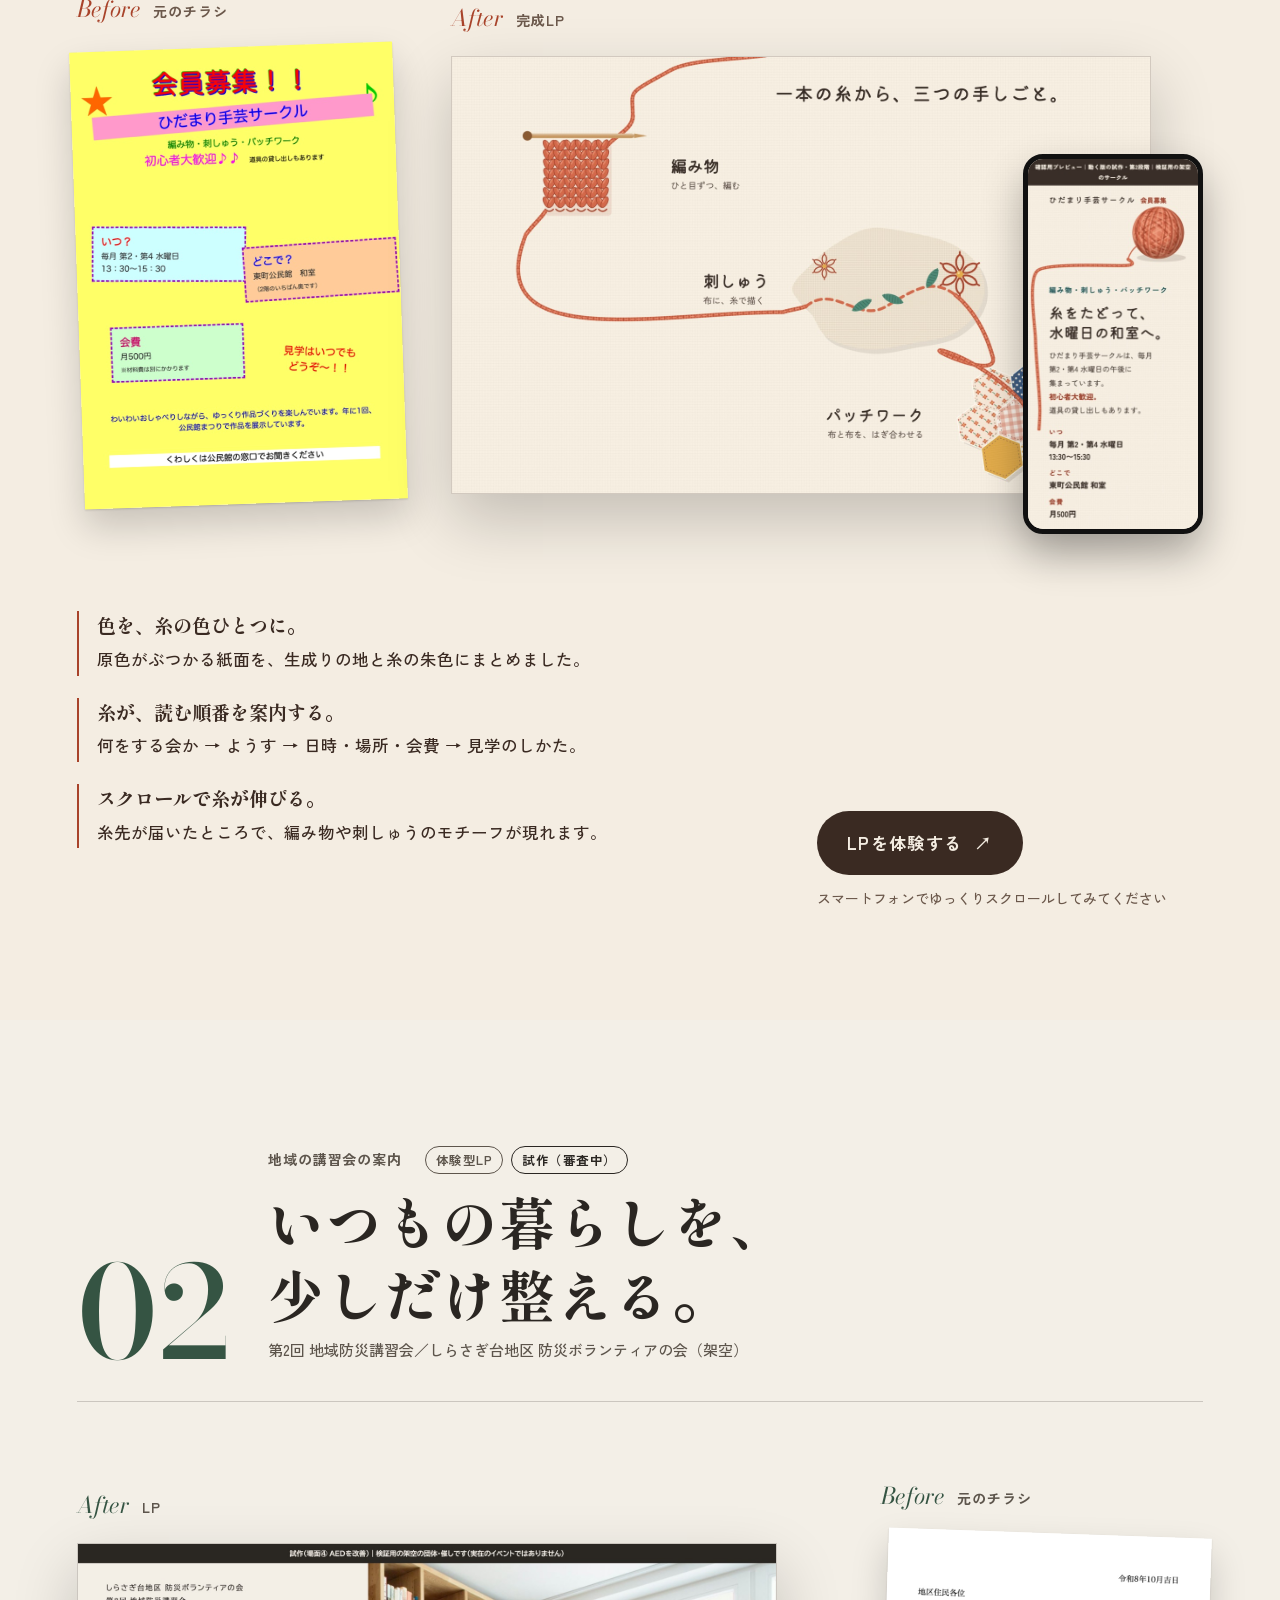
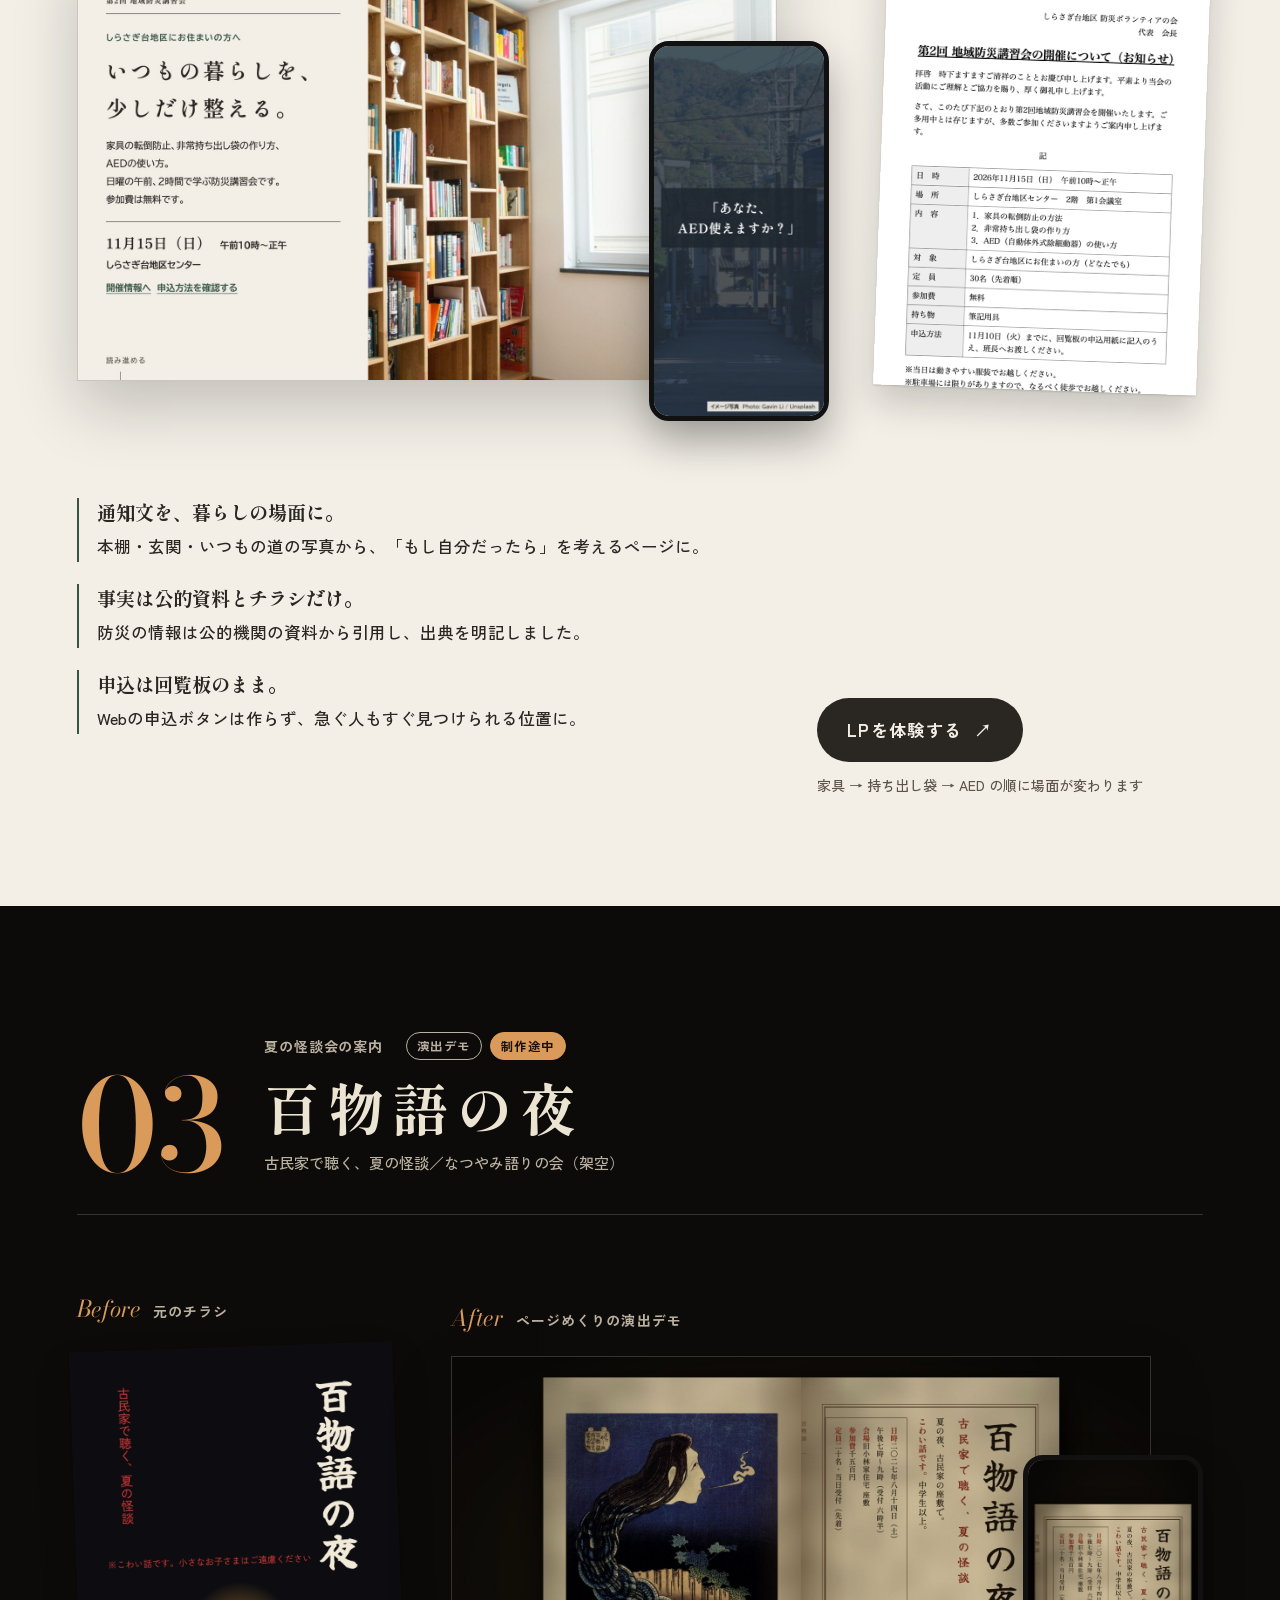
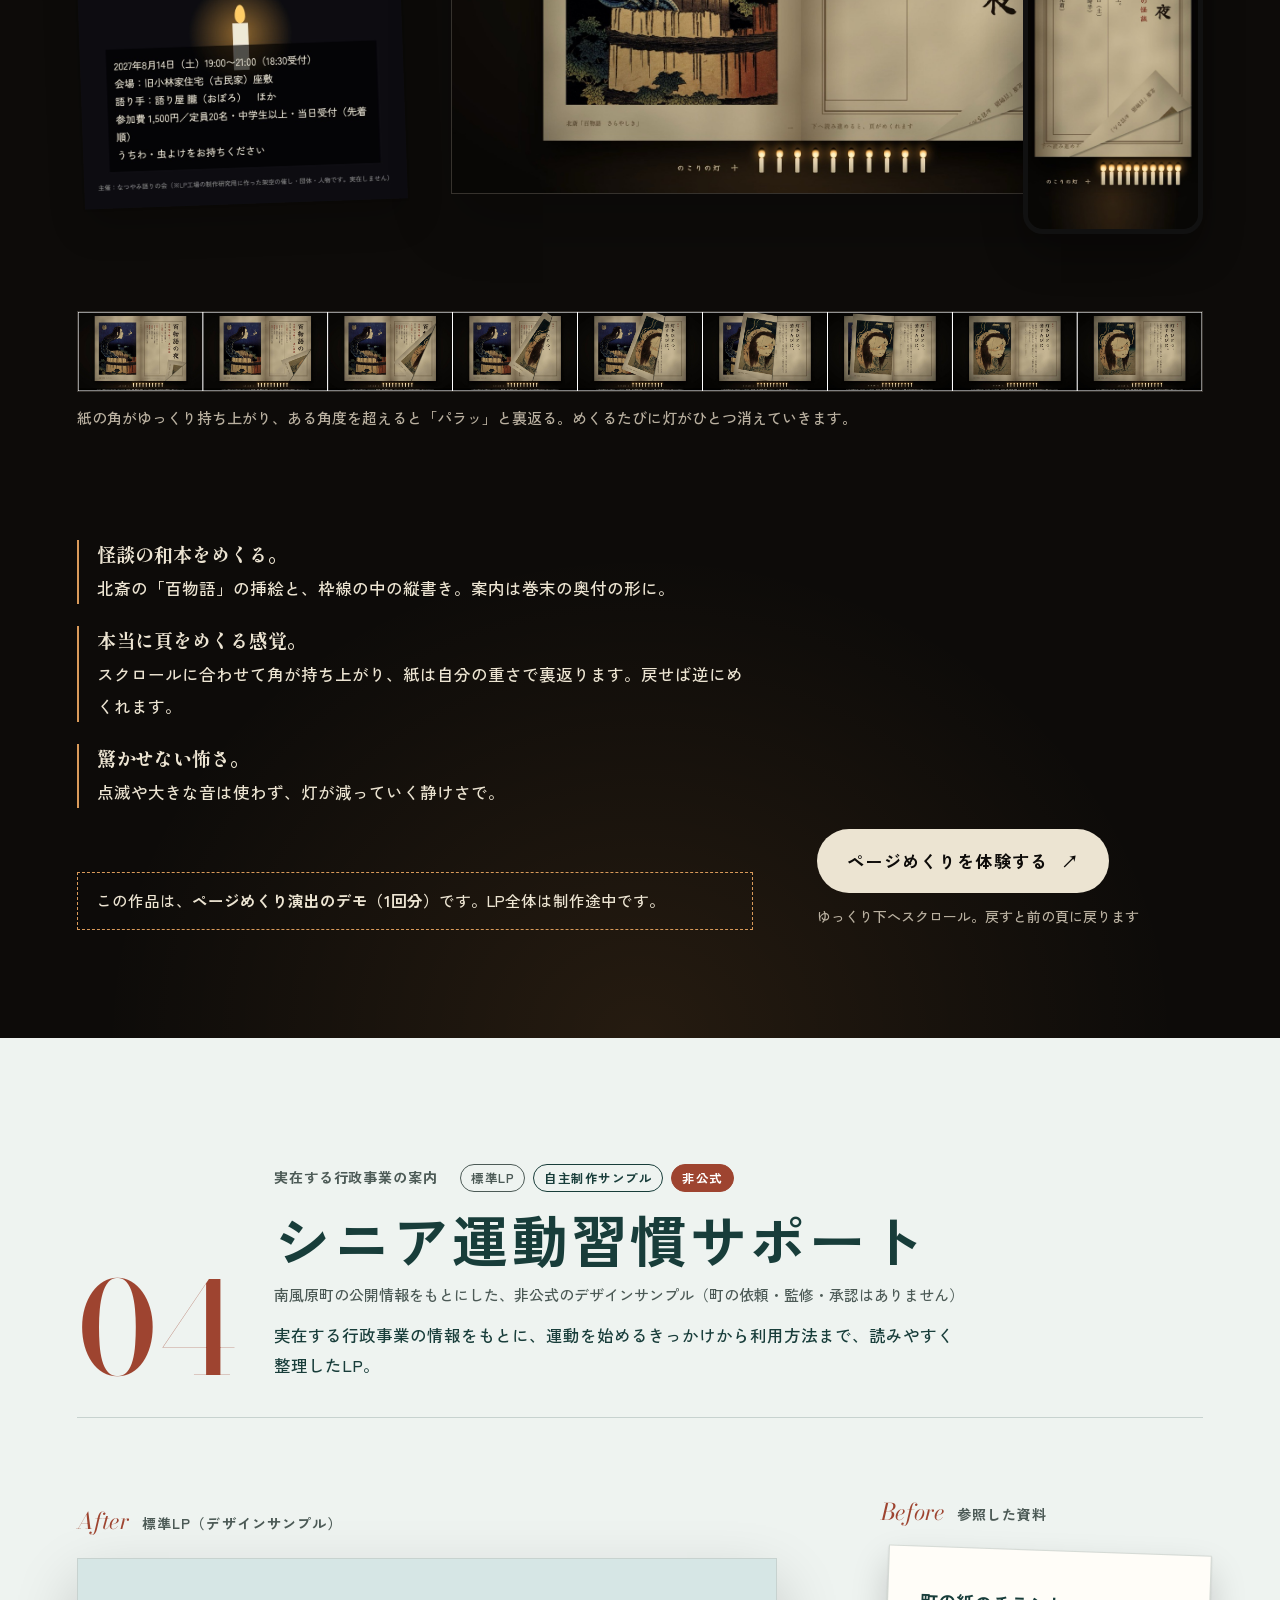
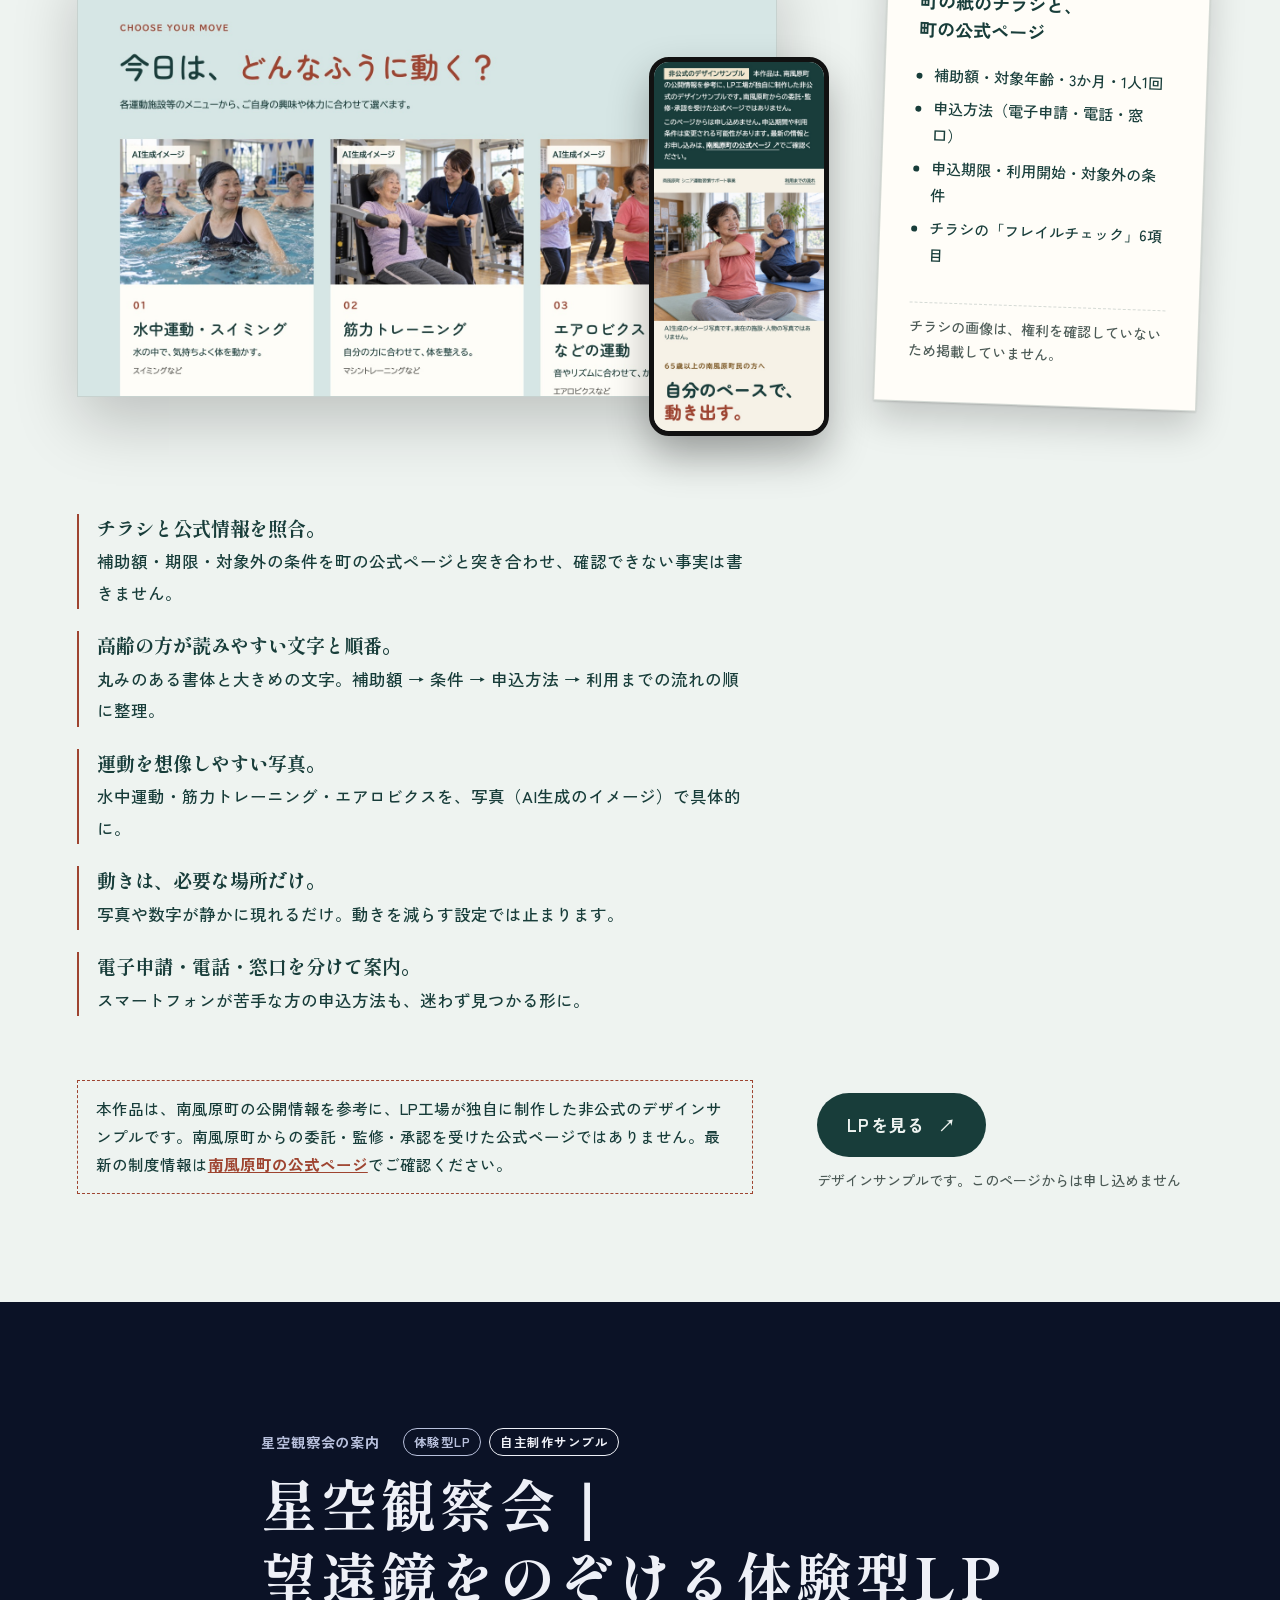
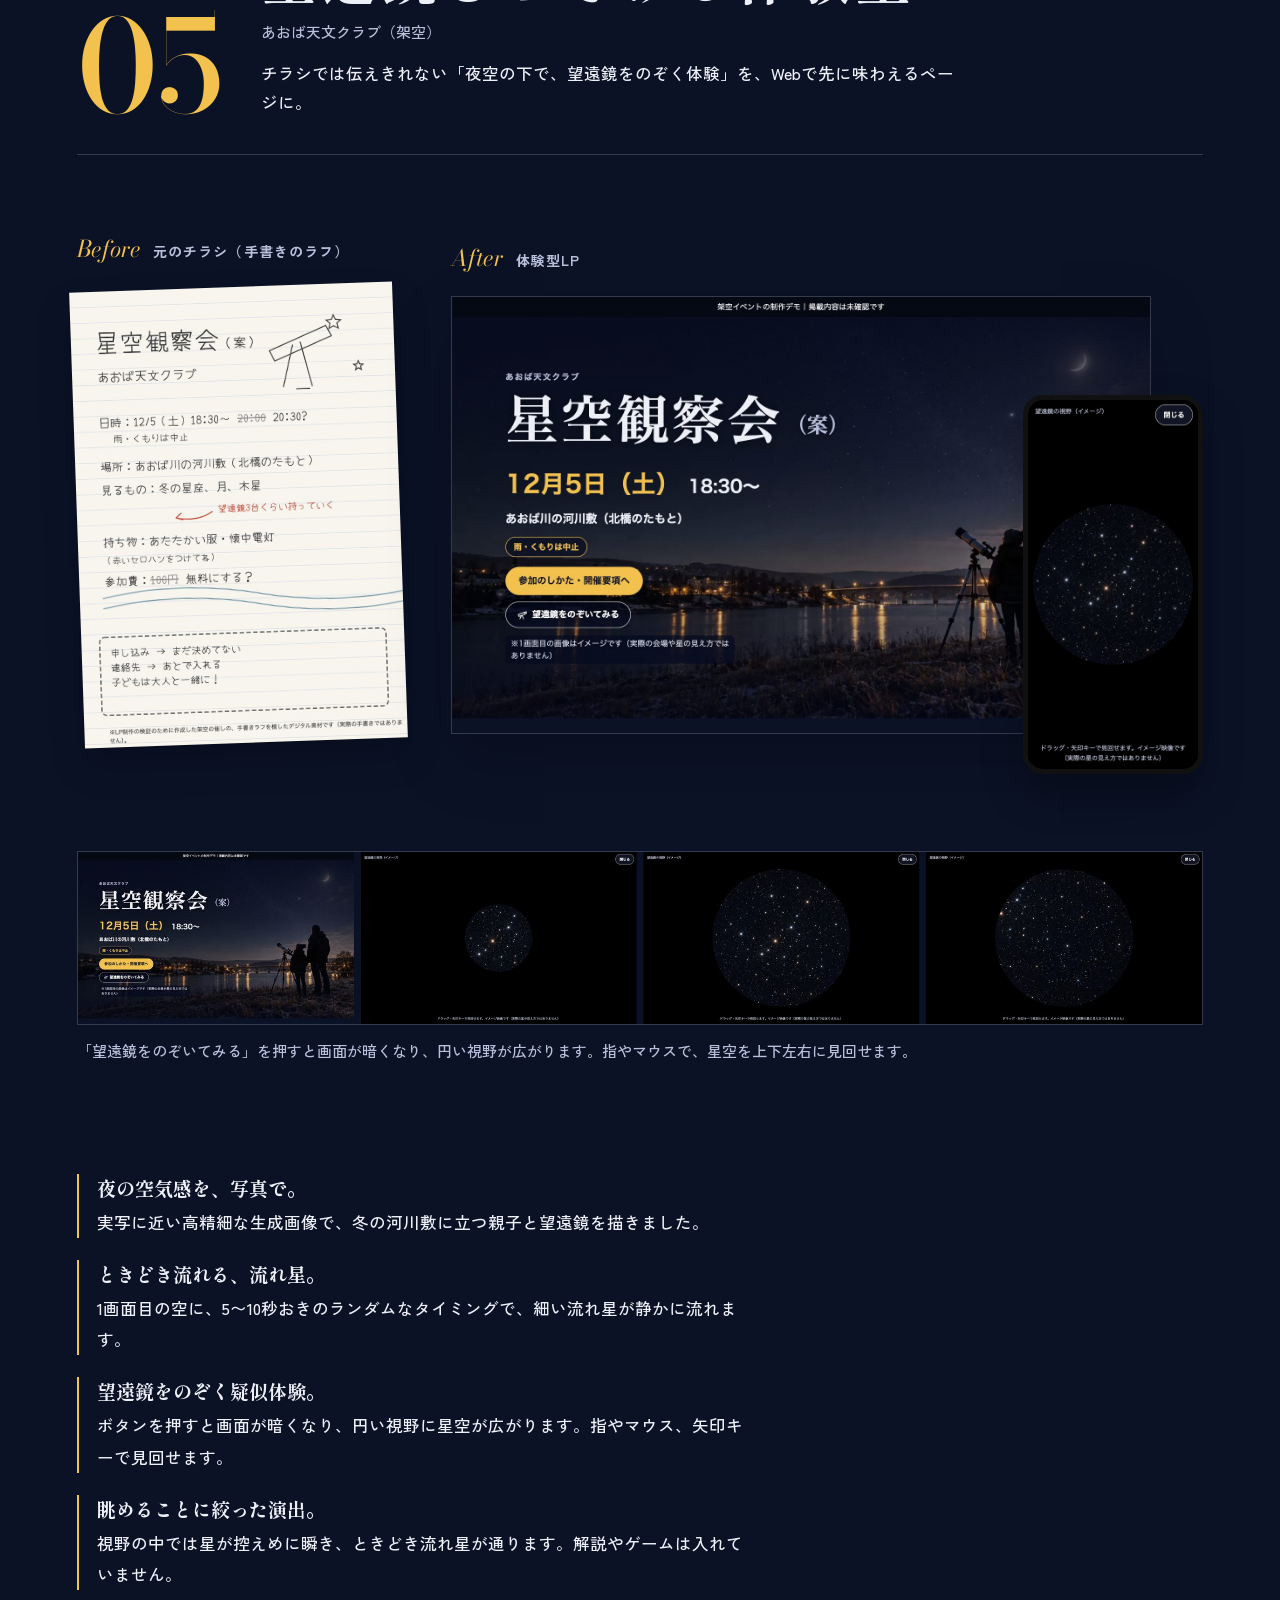
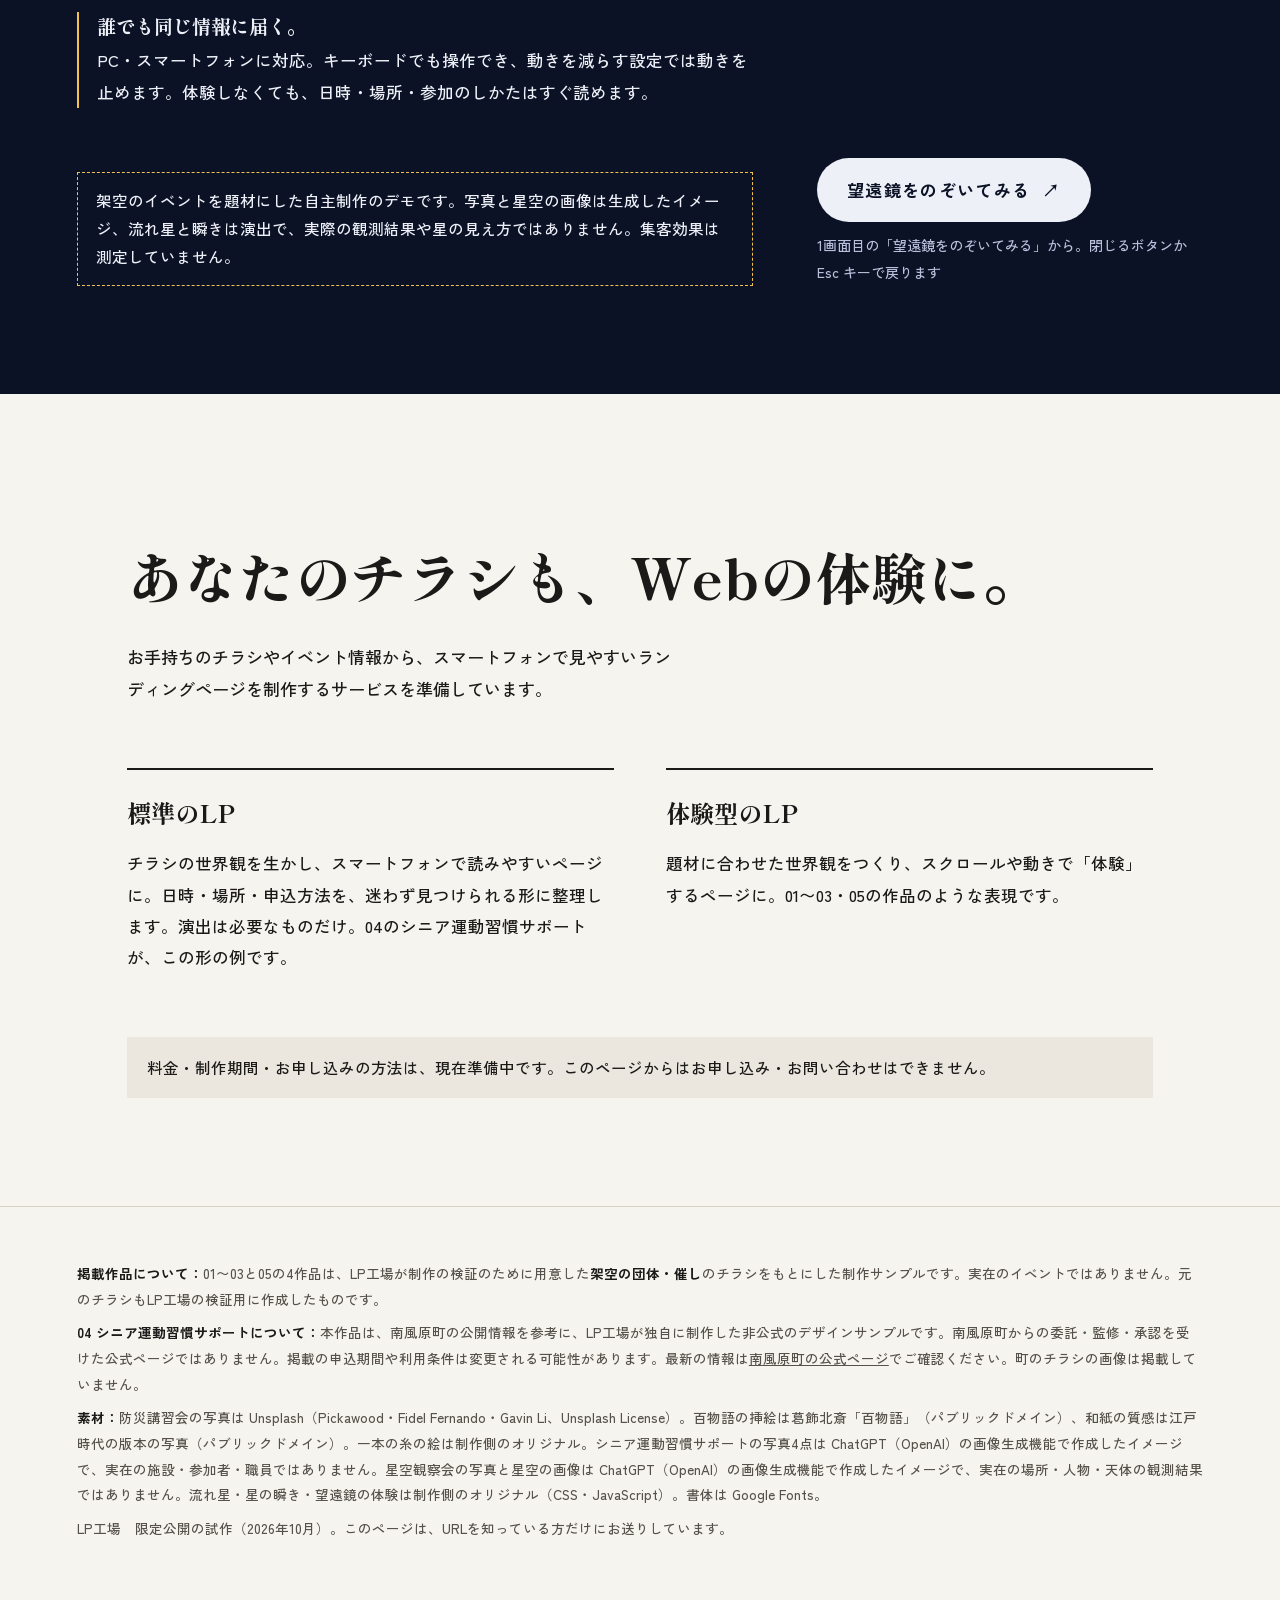
==== commit 53522b36: "Add portfolio sample 05: star-watching experience LP (noindex) Co-Authored-By: Claude Opus 5.5 <nore" ====
--- a/lpk-v38bcgca9hwhktank9yjrrpt8z/index.html
+++ b/lpk-v38bcgca9hwhktank9yjrrpt8z/index.html
@@ -15,7 +15,7 @@
 <script src="reveal.js" defer></script>
 </head>
 <body>
-<p class="private">限定公開の試作｜掲載4作品のうち、3作品は架空の団体・催しの制作サンプル、1作品は実在する行政事業の公開情報をもとにした非公式のデザインサンプルです</p>
+<p class="private">限定公開の試作｜掲載5作品のうち、4作品は架空の団体・催しの制作サンプル、1作品は実在する行政事業の公開情報をもとにした非公式のデザインサンプルです</p>
 <a class="skip" href="#works">作品へ</a>
 
 <!-- ファーストビュー：左に紙のチラシの束、右に、そこから立ち上がる4つの画面 -->
@@ -24,7 +24,7 @@
     <p class="hero__brand"><span lang="en">LP KOUJOU</span>　LP工場</p>
     <h1 class="hero__title"><span class="ph">チラシから、</span><span class="ph">体験へ。</span></h1>
     <p class="hero__lead"><span class="ph">お手持ちのチラシやイベント情報を、</span><span class="ph">スマートフォンで読みやすく、</span><span class="ph">思わずスクロールしたくなる</span><span class="ph">Webページに。</span></p>
-    <p class="hero__go"><a href="#works">4つの制作サンプルを見る</a></p>
+    <p class="hero__go"><a href="#works">5つの制作サンプルを見る</a></p>
   </div>
   <div class="hero__stage" aria-hidden="true">
     <div class="papers">
@@ -180,6 +180,39 @@
   </div>
 </section>
 
+<!-- 05 星空観察会（架空の催しの体験型LP） -->
+<section class="work work--star" aria-labelledby="star-h">
+  <div class="work__head">
+    <p class="work__no" lang="en">05</p>
+    <div>
+      <p class="work__genre">星空観察会の案内　<span class="tag">体験型LP</span><span class="tag tag--ok">自主制作サンプル</span></p>
+      <h2 id="star-h" class="work__title"><span class="ph">星空観察会｜</span><span class="ph">望遠鏡をのぞける体験型LP</span></h2>
+      <p class="work__client">あおば天文クラブ（架空）</p>
+      <p class="work__lead">チラシでは伝えきれない「夜空の下で、望遠鏡をのぞく体験」を、Webで先に味わえるページに。</p>
+    </div>
+  </div>
+  <div class="ba">
+    <figure class="ba__before" data-reveal><figcaption><span lang="en">Before</span>元のチラシ（手書きのラフ）</figcaption><img src="assets/star-flyer.jpg" alt="元のチラシ：罫線のノートに手書き風の文字で「星空観察会（案）」と日時・場所・持ち物。申し込みと連絡先は未定のメモ" width="778" height="1100" loading="lazy"></figure>
+    <div class="ba__after" data-reveal>
+      <p class="ba__cap"><span lang="en">After</span>体験型LP</p>
+      <figure class="pc"><img src="assets/star-pc-top.jpg" alt="LPのPC画面：冬の夜の河川敷で、望遠鏡の横に立つ親子の後ろ姿。左に題名・日時・場所と「望遠鏡をのぞいてみる」ボタン" width="1600" height="1000" loading="lazy"></figure>
+      <figure class="sp"><img src="assets/star-sp-scope.jpg" alt="LPのスマホ画面：黒い画面の中央に、円い望遠鏡の視野に広がる星空" width="780" height="1688" loading="lazy"></figure>
+    </div>
+  </div>
+  <figure class="seq" data-reveal><img src="assets/star-seq.jpg" alt="望遠鏡の体験の流れ（左から右へ）：1画面目のボタンを押すと、画面が暗くなり、中央の小さな円い星空が広がって、ドラッグで視点が動く" width="1956" height="300" loading="lazy"><figcaption>「望遠鏡をのぞいてみる」を押すと画面が暗くなり、円い視野が広がります。指やマウスで、星空を上下左右に見回せます。</figcaption></figure>
+  <div class="work__body">
+    <ul class="points">
+      <li><b>夜の空気感を、写真で。</b>実写に近い高精細な生成画像で、冬の河川敷に立つ親子と望遠鏡を描きました。</li>
+      <li><b>ときどき流れる、流れ星。</b>1画面目の空に、5〜10秒おきのランダムなタイミングで、細い流れ星が静かに流れます。</li>
+      <li><b>望遠鏡をのぞく疑似体験。</b>ボタンを押すと画面が暗くなり、円い視野に星空が広がります。指やマウス、矢印キーで見回せます。</li>
+      <li><b>眺めることに絞った演出。</b>視野の中では星が控えめに瞬き、ときどき流れ星が通ります。解説やゲームは入れていません。</li>
+      <li><b>誰でも同じ情報に届く。</b>PC・スマートフォンに対応。キーボードでも操作でき、動きを減らす設定では動きを止めます。体験しなくても、日時・場所・参加のしかたはすぐ読めます。</li>
+    </ul>
+    <p class="status">架空のイベントを題材にした自主制作のデモです。写真と星空の画像は生成したイメージ、流れ星と瞬きは演出で、実際の観測結果や星の見え方ではありません。集客効果は測定していません。</p>
+    <p class="cta"><a class="btn" href="works/star/index.html" target="_blank" rel="noopener">望遠鏡をのぞいてみる<span class="vh">（LPを新しいタブで開きます）</span></a><span class="cta__note">1画面目の「望遠鏡をのぞいてみる」から。閉じるボタンか Esc キーで戻ります</span></p>
+  </div>
+</section>
+
 </main>
 
 <!-- サービスの構想 -->
@@ -193,16 +226,16 @@
     </div>
     <div class="plan">
       <h3>体験型のLP</h3>
-      <p>題材に合わせた世界観をつくり、スクロールや動きで「体験」するページに。01〜03の作品のような表現です。</p>
+      <p>題材に合わせた世界観をつくり、スクロールや動きで「体験」するページに。01〜03・05の作品のような表現です。</p>
     </div>
   </div>
   <p class="service__note">料金・制作期間・お申し込みの方法は、現在準備中です。このページからはお申し込み・お問い合わせはできません。</p>
 </section>
 
 <footer class="foot">
-  <p><b>掲載作品について：</b>01〜03の3作品は、LP工場が制作の検証のために用意した<b>架空の団体・催し</b>のチラシをもとにした制作サンプルです。実在のイベントではありません。元のチラシもLP工場が検証用に作成したものです。</p>
+  <p><b>掲載作品について：</b>01〜03と05の4作品は、LP工場が制作の検証のために用意した<b>架空の団体・催し</b>のチラシをもとにした制作サンプルです。実在のイベントではありません。元のチラシもLP工場の検証用に作成したものです。</p>
   <p><b>04 シニア運動習慣サポートについて：</b>本作品は、南風原町の公開情報を参考に、LP工場が独自に制作した非公式のデザインサンプルです。南風原町からの委託・監修・承認を受けた公式ページではありません。掲載の申込期間や利用条件は変更される可能性があります。最新の情報は<a href="https://www.town.haebaru.lg.jp/soshiki/10/16458.html" target="_blank" rel="noopener">南風原町の公式ページ</a>でご確認ください。町のチラシの画像は掲載していません。</p>
-  <p><b>素材：</b>防災講習会の写真は Unsplash（Pickawood・Fidel Fernando・Gavin Li、Unsplash License）。百物語の挿絵は葛飾北斎「百物語」（パブリックドメイン）、和紙の質感は江戸時代の版本の写真（パブリックドメイン）。一本の糸の絵は制作側のオリジナル。シニア運動習慣サポートの写真4点は ChatGPT（OpenAI）の画像生成機能で作成したイメージで、実在の施設・参加者・職員ではありません。書体は Google Fonts。</p>
+  <p><b>素材：</b>防災講習会の写真は Unsplash（Pickawood・Fidel Fernando・Gavin Li、Unsplash License）。百物語の挿絵は葛飾北斎「百物語」（パブリックドメイン）、和紙の質感は江戸時代の版本の写真（パブリックドメイン）。一本の糸の絵は制作側のオリジナル。シニア運動習慣サポートの写真4点は ChatGPT（OpenAI）の画像生成機能で作成したイメージで、実在の施設・参加者・職員ではありません。星空観察会の写真と星空の画像は ChatGPT（OpenAI）の画像生成機能で作成したイメージで、実在の場所・人物・天体の観測結果ではありません。流れ星・星の瞬き・望遠鏡の体験は制作側のオリジナル（CSS・JavaScript）。書体は Google Fonts。</p>
   <p>LP工場　限定公開の試作（2026年10月）。このページは、URLを知っている方だけにお送りしています。</p>
 </footer>
 </body>
--- a/lpk-v38bcgca9hwhktank9yjrrpt8z/style.css
+++ b/lpk-v38bcgca9hwhktank9yjrrpt8z/style.css
@@ -132,6 +132,8 @@
 @media (prefers-reduced-motion:reduce){html{scroll-behavior:auto}.js [data-reveal]{opacity:1;transform:none;transition:none}.btn{transition:none}}
 
 /* ===== 04 シニア運動習慣サポート（実在する行政事業を題材にした非公式サンプル）。既存3作品の指定は変えず、ここに追加 ===== */
+.work--star{--bg:#0b1226;--fg:#eef0f7;--ac:#f2c14e;--sub:#b8c0dc;--edge:rgba(238,240,247,.18)}
+.work--star .work__title{font-family:var(--min);letter-spacing:.06em}
 .work--haebaru{--bg:#eef3f0;--fg:#183d3a;--ac:#9e4430;--sub:#4c5a56;--edge:rgba(24,61,58,.18)}
 .work--haebaru .work__title{font-family:var(--gt);font-weight:700;letter-spacing:.06em}
 .work__lead{margin-top:12px;max-width:42em;font-size:16.5px;line-height:1.8;color:var(--fg)}
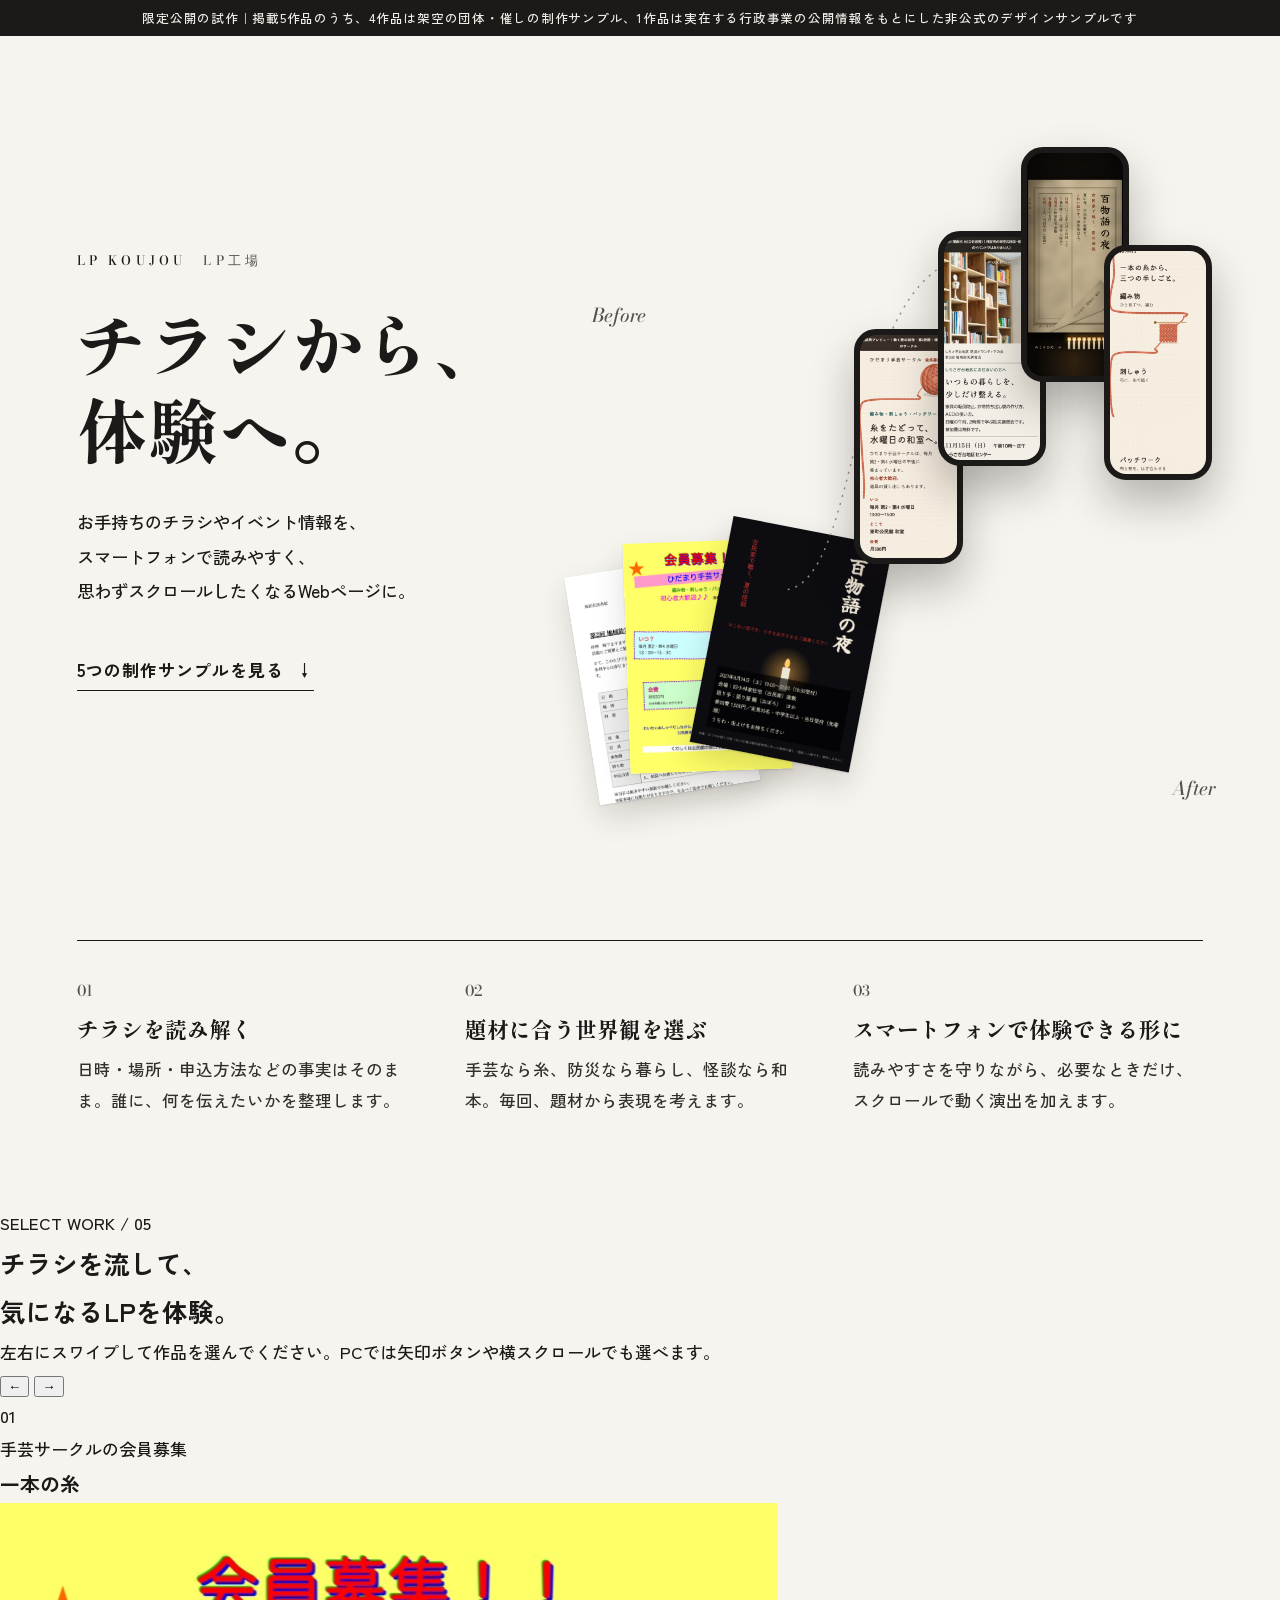
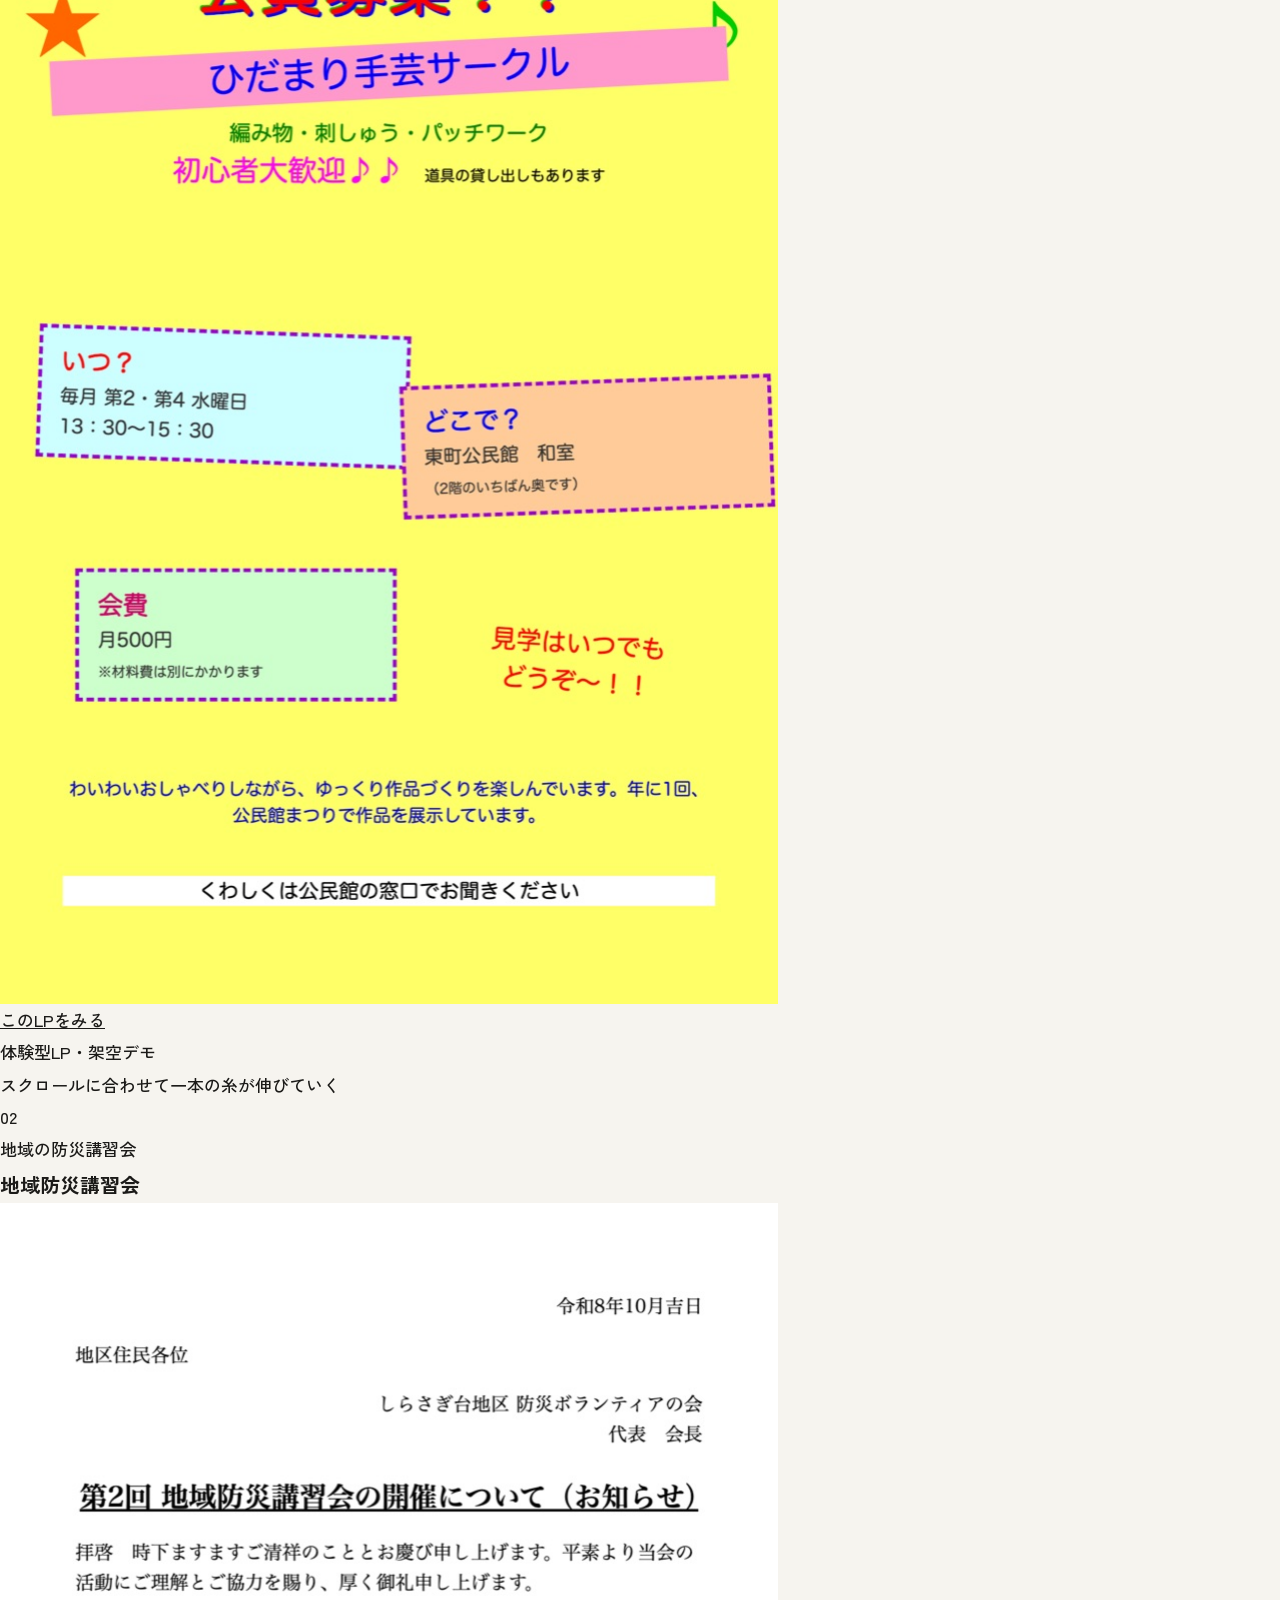
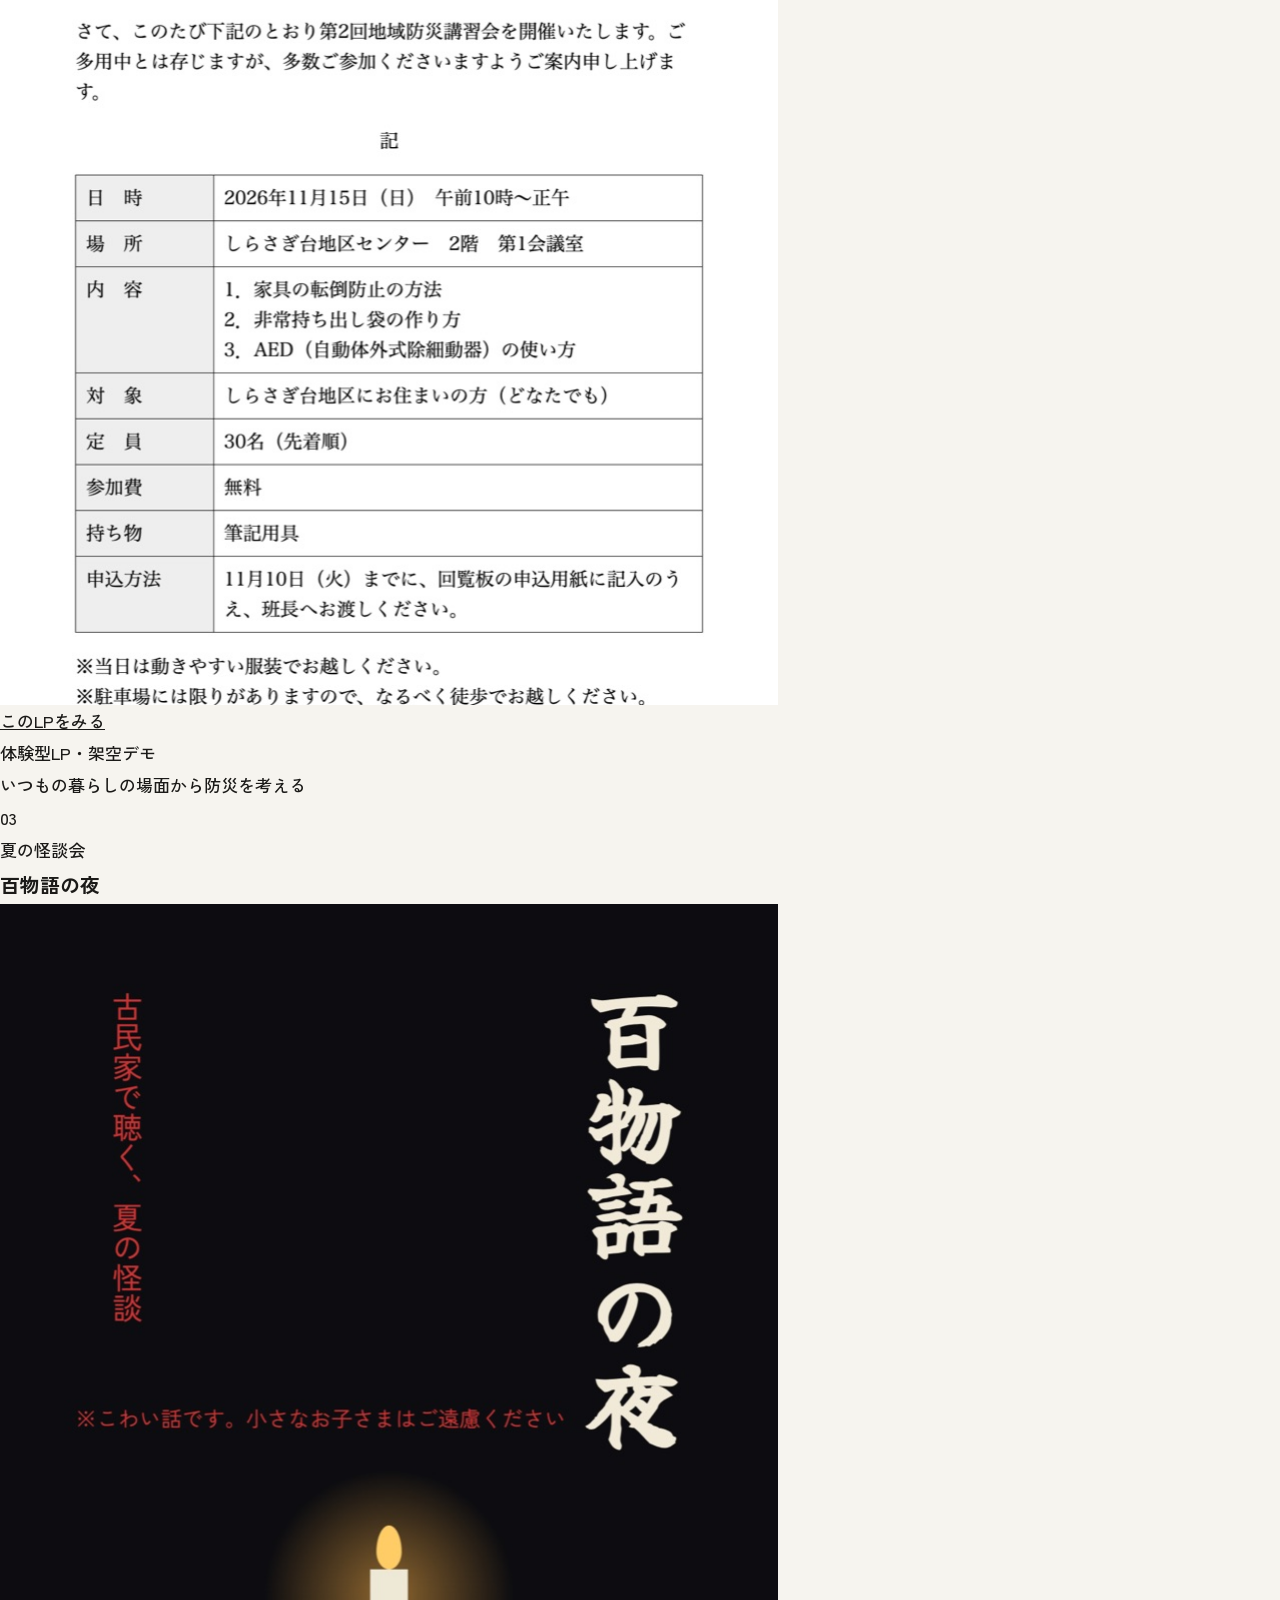
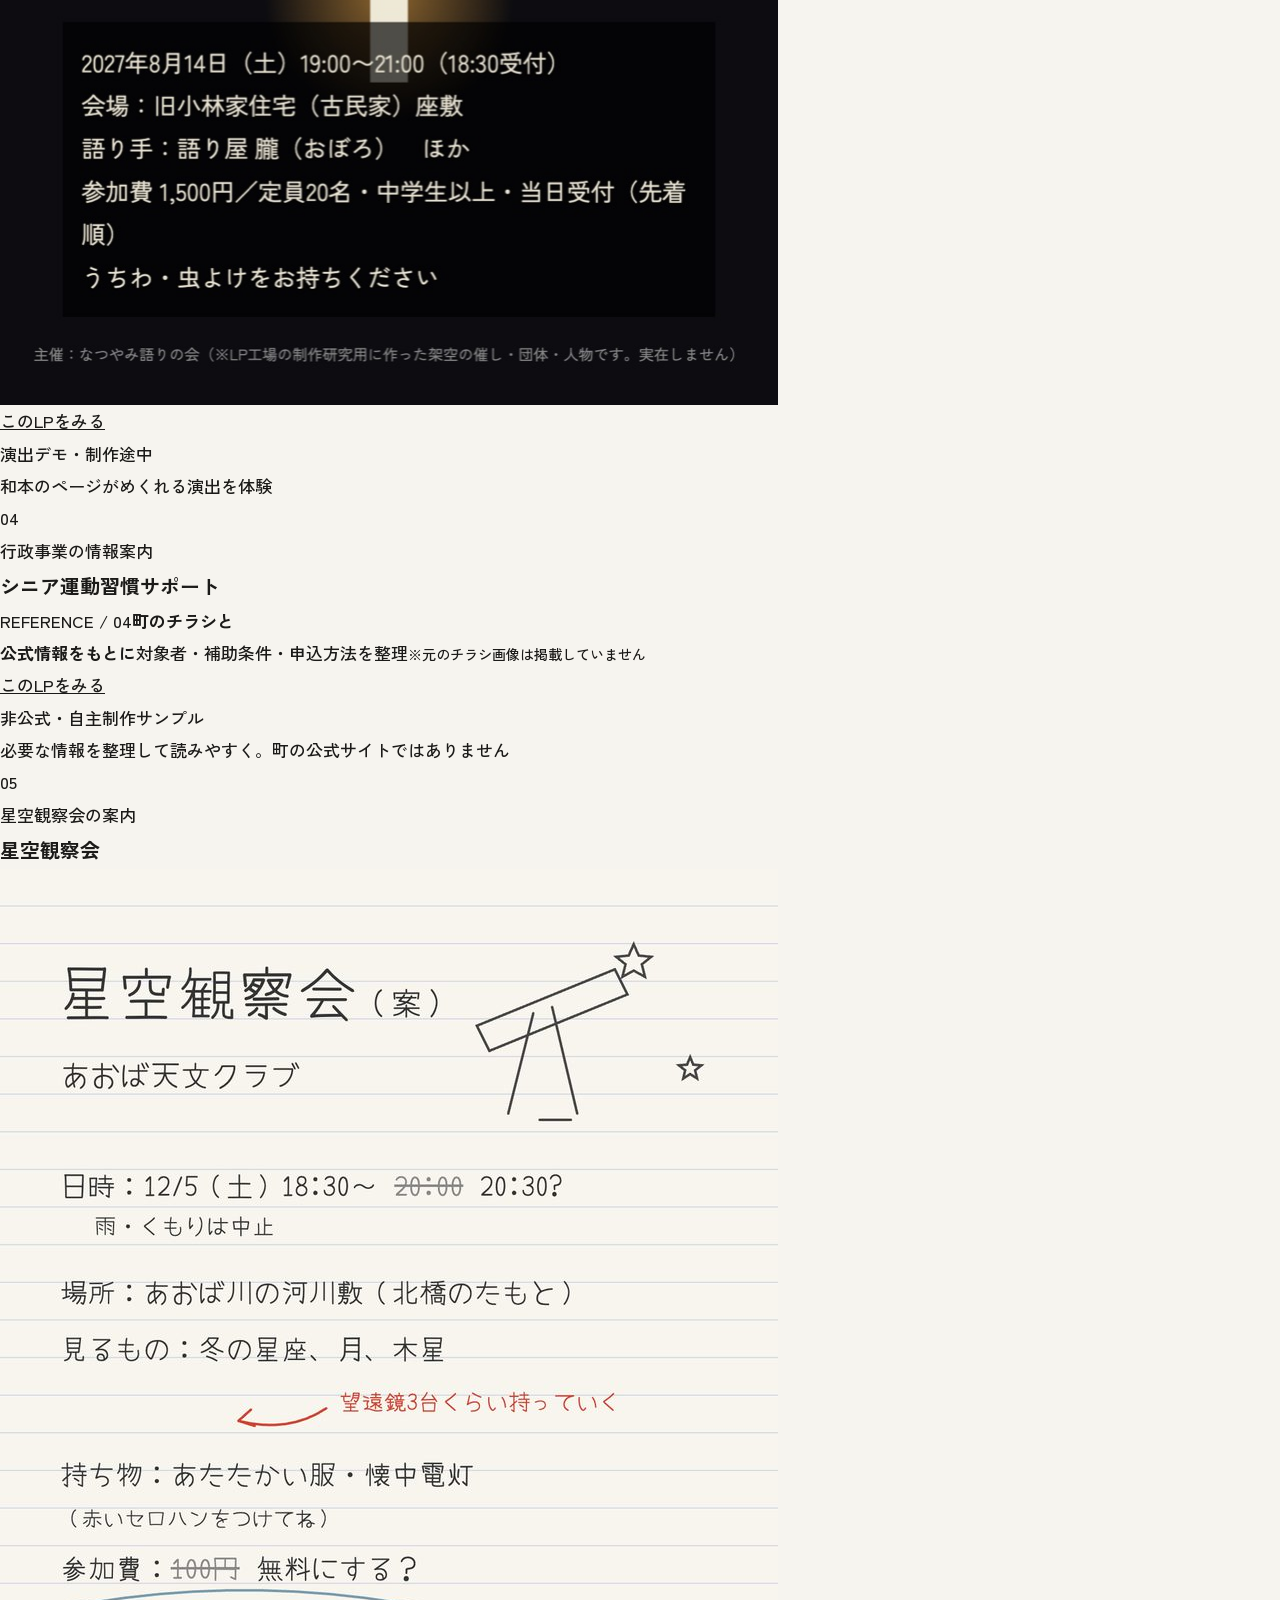
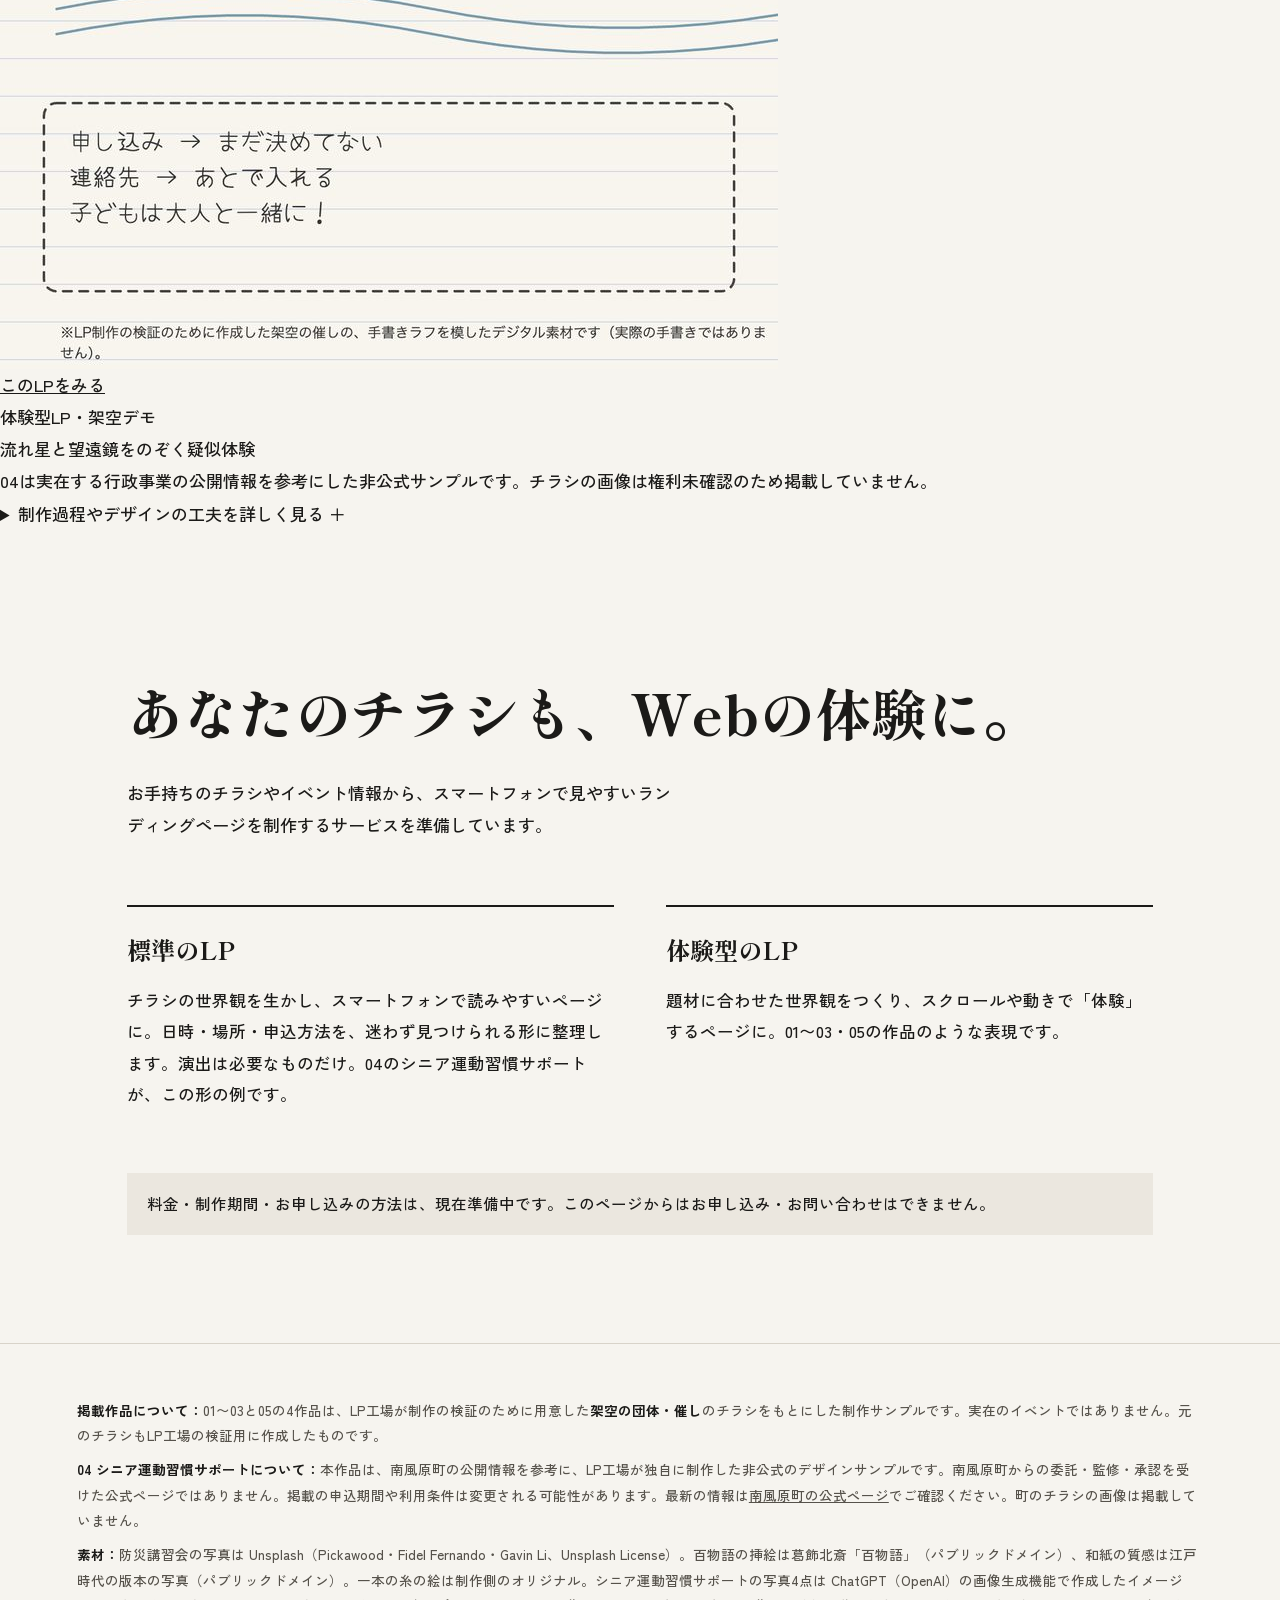
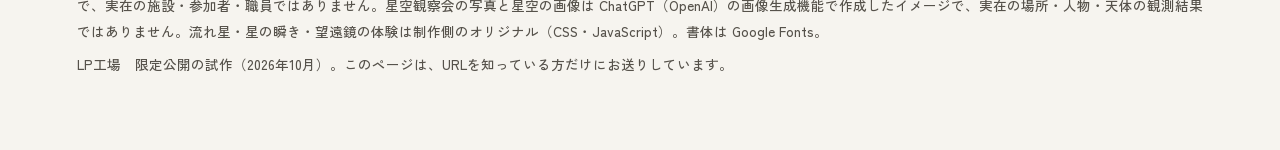
==== commit 15ebd30e: "Add horizontal flyer gallery while preserving detailed work sections" ====
--- a/lpk-v38bcgca9hwhktank9yjrrpt8z/index.html
+++ b/lpk-v38bcgca9hwhktank9yjrrpt8z/index.html
@@ -13,6 +13,7 @@
 <link rel="stylesheet" href="https://fonts.googleapis.com/css2?family=Shippori+Mincho+B1:wght@600;800&family=Bodoni+Moda:ital,opsz,wght@0,6..96,400;0,6..96,500;1,6..96,400&family=Zen+Kaku+Gothic+New:wght@400;500;700&display=swap">
 <link rel="stylesheet" href="style.css">
 <script src="reveal.js" defer></script>
+<script src="gallery.js" defer></script>
 </head>
 <body>
 <p class="private">限定公開の試作｜掲載5作品のうち、4作品は架空の団体・催しの制作サンプル、1作品は実在する行政事業の公開情報をもとにした非公式のデザインサンプルです</p>
@@ -55,6 +56,55 @@
 </section>
 
 <main id="works">
+<section class="chooser" aria-labelledby="chooser-title">
+  <div class="chooser__intro">
+    <div><p class="chooser__eyebrow">SELECT WORK / 05</p>
+      <h2 id="chooser-title">チラシを流して、<br>気になるLPを体験。</h2>
+      <p class="chooser__guide">左右にスワイプして作品を選んでください。PCでは矢印ボタンや横スクロールでも選べます。</p>
+    </div>
+    <div class="chooser__controls" aria-label="作品の切り替え">
+      <button type="button" class="chooser__arrow" data-gallery-prev aria-label="前の作品へ">←</button>
+      <button type="button" class="chooser__arrow" data-gallery-next aria-label="次の作品へ">→</button>
+    </div>
+  </div>
+  <div class="chooser__track" id="chooser-track" role="region" aria-roledescription="カルーセル" aria-label="チラシから作品を選ぶ" tabindex="0">
+<article class="chooser-card" id="chooser-01" aria-labelledby="chooser-title-01">
+  <header class="chooser-card__head"><span class="chooser-card__number">01</span><div><p class="chooser-card__genre">手芸サークルの会員募集</p><h3 id="chooser-title-01">一本の糸</h3></div></header>
+  <div class="chooser-card__image"><img src="assets/ito-flyer.jpg" alt="ひだまり手芸サークルの会員募集チラシ。黄色い背景に原色の文字や枠が配置されている" width="778" height="1100" loading="lazy"></div>
+  <a class="chooser-card__link" href="works/ito/index.html" target="_blank" rel="noopener">このLPをみる<span class="vh">（一本の糸、新しいタブで開きます）</span></a>
+  <p class="chooser-card__label">体験型LP・架空デモ</p><p class="chooser-card__copy">スクロールに合わせて一本の糸が伸びていく</p>
+</article>
+<article class="chooser-card" id="chooser-02" aria-labelledby="chooser-title-02">
+  <header class="chooser-card__head"><span class="chooser-card__number">02</span><div><p class="chooser-card__genre">地域の防災講習会</p><h3 id="chooser-title-02">地域防災講習会</h3></div></header>
+  <div class="chooser-card__image"><img src="assets/bousai-flyer.jpg" alt="地域防災講習会の元チラシ。手紙形式の文章と、日時や会場の表がある" width="778" height="1100" loading="lazy"></div>
+  <a class="chooser-card__link" href="works/bousai/index.html" target="_blank" rel="noopener">このLPをみる<span class="vh">（地域防災講習会、新しいタブで開きます）</span></a>
+  <p class="chooser-card__label">体験型LP・架空デモ</p><p class="chooser-card__copy">いつもの暮らしの場面から防災を考える</p>
+</article>
+<article class="chooser-card" id="chooser-03" aria-labelledby="chooser-title-03">
+  <header class="chooser-card__head"><span class="chooser-card__number">03</span><div><p class="chooser-card__genre">夏の怪談会</p><h3 id="chooser-title-03">百物語の夜</h3></div></header>
+  <div class="chooser-card__image"><img src="assets/horror-flyer.jpg" alt="百物語の夜の元チラシ。黒地に縦書きのタイトルとろうそくの絵がある" width="778" height="1100" loading="lazy"></div>
+  <a class="chooser-card__link" href="works/horror/index.html" target="_blank" rel="noopener">このLPをみる<span class="vh">（百物語の夜、新しいタブで開きます）</span></a>
+  <p class="chooser-card__label">演出デモ・制作途中</p><p class="chooser-card__copy">和本のページがめくれる演出を体験</p>
+</article>
+<article class="chooser-card" id="chooser-04" aria-labelledby="chooser-title-04">
+  <header class="chooser-card__head"><span class="chooser-card__number">04</span><div><p class="chooser-card__genre">行政事業の情報案内</p><h3 id="chooser-title-04">シニア運動習慣サポート</h3></div></header>
+  <div class="chooser-card__image"><div class="chooser-card__reference" role="img" aria-label="資料の内容をまとめた代替表示。元チラシの画像は権利未確認のため掲載していません"><span class="chooser-card__reference-kicker">REFERENCE / 04</span><strong>町のチラシと<br>公式情報をもとに</strong><span>対象者・補助条件・申込方法を整理</span><small>※元のチラシ画像は掲載していません</small></div></div>
+  <a class="chooser-card__link" href="works/haebaru/index.html" target="_blank" rel="noopener">このLPをみる<span class="vh">（シニア運動習慣サポート、新しいタブで開きます）</span></a>
+  <p class="chooser-card__label">非公式・自主制作サンプル</p><p class="chooser-card__copy">必要な情報を整理して読みやすく。町の公式サイトではありません</p>
+</article>
+<article class="chooser-card" id="chooser-05" aria-labelledby="chooser-title-05">
+  <header class="chooser-card__head"><span class="chooser-card__number">05</span><div><p class="chooser-card__genre">星空観察会の案内</p><h3 id="chooser-title-05">星空観察会</h3></div></header>
+  <div class="chooser-card__image"><img src="assets/star-flyer.jpg" alt="星空観察会（案）の手書き風ラフチラシ。開催情報と確認中の事項が書かれている" width="778" height="1100" loading="lazy"></div>
+  <a class="chooser-card__link" href="works/star/index.html" target="_blank" rel="noopener">このLPをみる<span class="vh">（星空観察会、新しいタブで開きます）</span></a>
+  <p class="chooser-card__label">体験型LP・架空デモ</p><p class="chooser-card__copy">流れ星と望遠鏡をのぞく疑似体験</p>
+</article>
+  </div>
+  <p class="chooser__legal">04は実在する行政事業の公開情報を参考にした非公式サンプルです。チラシの画像は権利未確認のため掲載していません。</p>
+</section>
+<details class="work-archive">
+  <summary>制作過程やデザインの工夫を詳しく見る <span aria-hidden="true">＋</span></summary>
+  <div class="work-archive__content">
+
 
 <!-- 01 一本の糸 -->
 <section class="work work--ito" aria-labelledby="ito-h">
@@ -213,6 +263,8 @@
   </div>
 </section>
 
+  </div>
+</details>
 </main>
 
 <!-- サービスの構想 -->
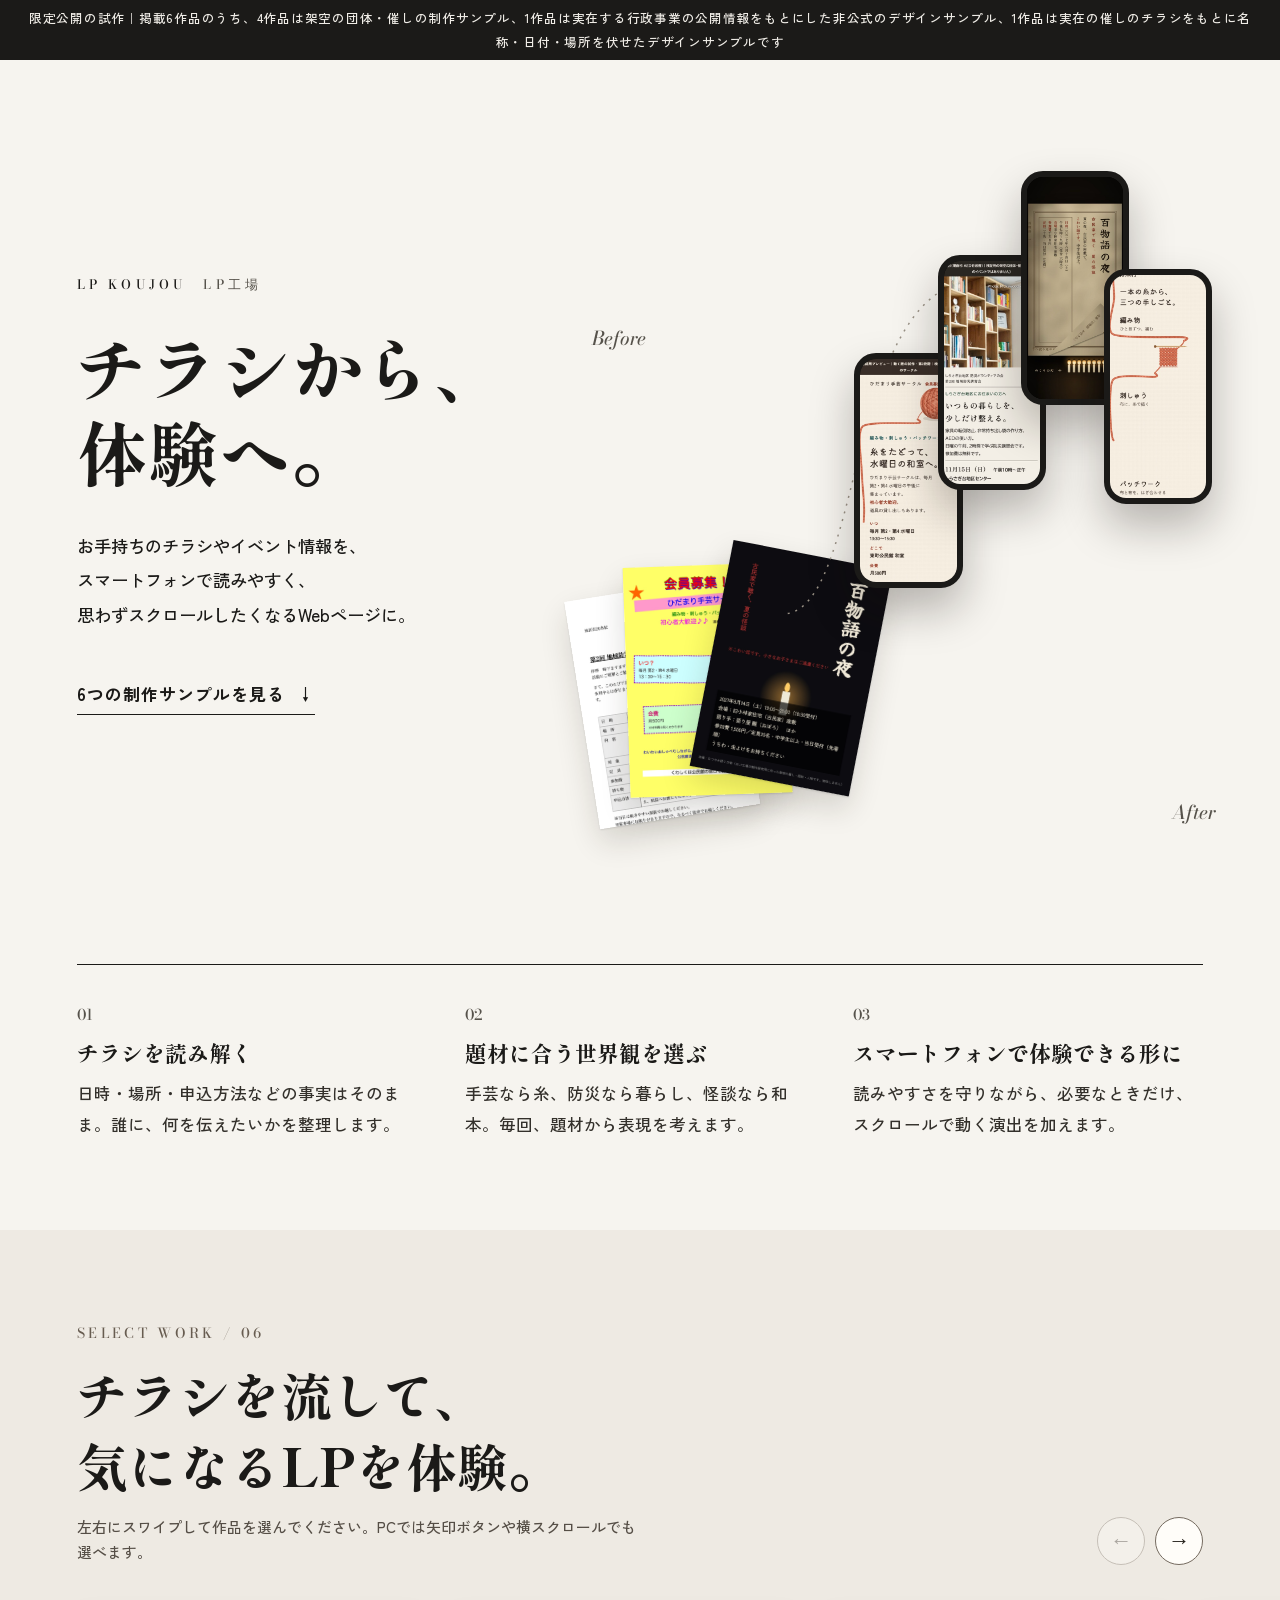
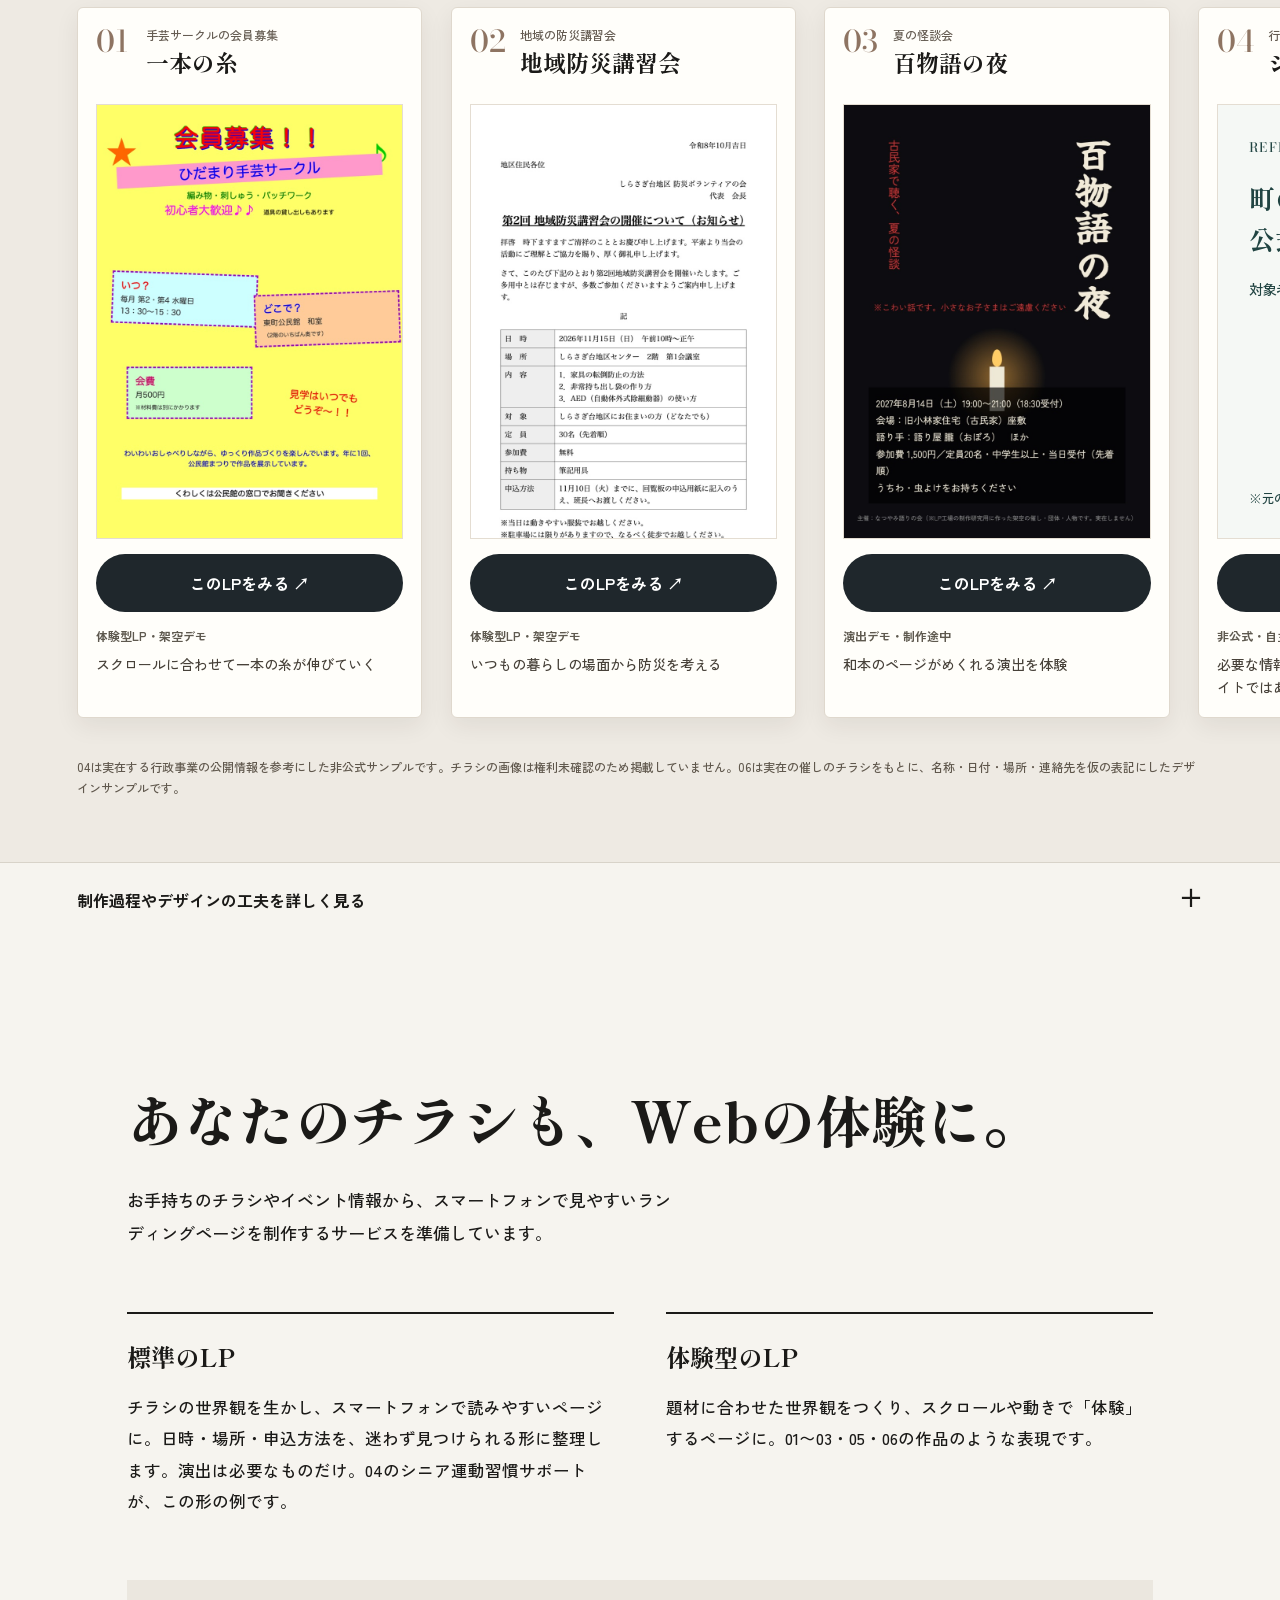
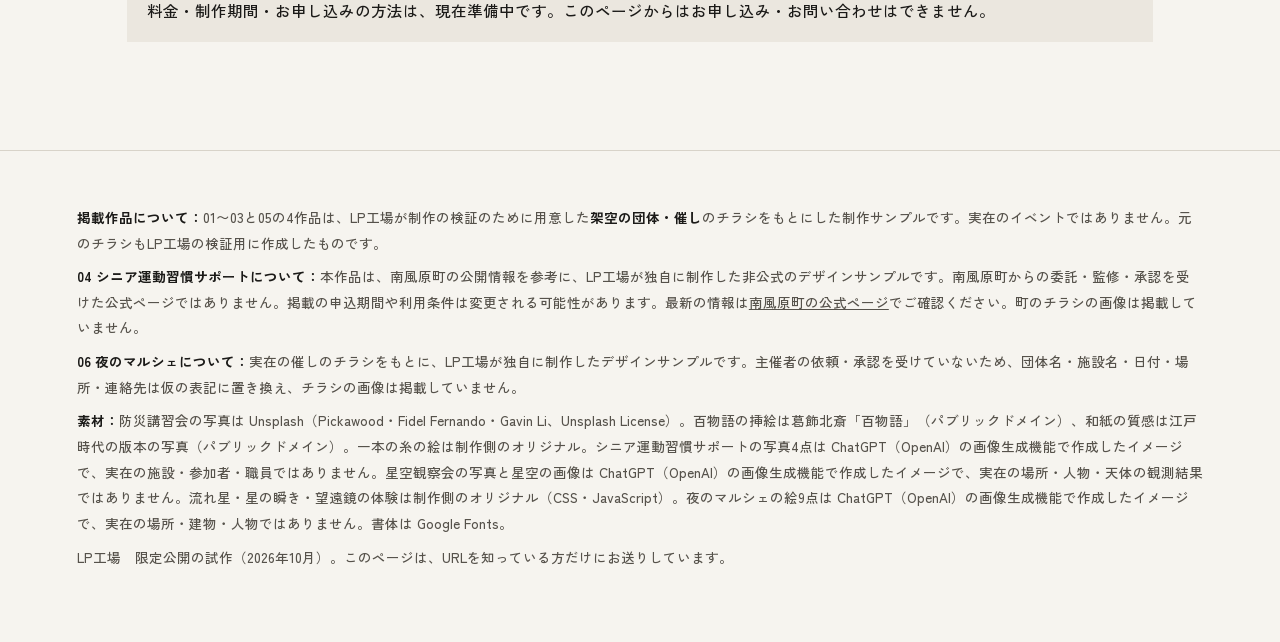
==== commit 886f95d5: "Add portfolio sample 06: night marche LP (anonymized design sample, noindex) Co-Authored-By: Claude " ====
--- a/lpk-v38bcgca9hwhktank9yjrrpt8z/index.html
+++ b/lpk-v38bcgca9hwhktank9yjrrpt8z/index.html
@@ -16,7 +16,7 @@
 <script src="gallery.js" defer></script>
 </head>
 <body>
-<p class="private">限定公開の試作｜掲載5作品のうち、4作品は架空の団体・催しの制作サンプル、1作品は実在する行政事業の公開情報をもとにした非公式のデザインサンプルです</p>
+<p class="private">限定公開の試作｜掲載6作品のうち、4作品は架空の団体・催しの制作サンプル、1作品は実在する行政事業の公開情報をもとにした非公式のデザインサンプル、1作品は実在の催しのチラシをもとに名称・日付・場所を伏せたデザインサンプルです</p>
 <a class="skip" href="#works">作品へ</a>
 
 <!-- ファーストビュー：左に紙のチラシの束、右に、そこから立ち上がる4つの画面 -->
@@ -25,7 +25,7 @@
     <p class="hero__brand"><span lang="en">LP KOUJOU</span>　LP工場</p>
     <h1 class="hero__title"><span class="ph">チラシから、</span><span class="ph">体験へ。</span></h1>
     <p class="hero__lead"><span class="ph">お手持ちのチラシやイベント情報を、</span><span class="ph">スマートフォンで読みやすく、</span><span class="ph">思わずスクロールしたくなる</span><span class="ph">Webページに。</span></p>
-    <p class="hero__go"><a href="#works">5つの制作サンプルを見る</a></p>
+    <p class="hero__go"><a href="#works">6つの制作サンプルを見る</a></p>
   </div>
   <div class="hero__stage" aria-hidden="true">
     <div class="papers">
@@ -58,7 +58,7 @@
 <main id="works">
 <section class="chooser" aria-labelledby="chooser-title">
   <div class="chooser__intro">
-    <div><p class="chooser__eyebrow">SELECT WORK / 05</p>
+    <div><p class="chooser__eyebrow">SELECT WORK / 06</p>
       <h2 id="chooser-title">チラシを流して、<br>気になるLPを体験。</h2>
       <p class="chooser__guide">左右にスワイプして作品を選んでください。PCでは矢印ボタンや横スクロールでも選べます。</p>
     </div>
@@ -98,8 +98,14 @@
   <a class="chooser-card__link" href="works/star/index.html" target="_blank" rel="noopener">このLPをみる<span class="vh">（星空観察会、新しいタブで開きます）</span></a>
   <p class="chooser-card__label">体験型LP・架空デモ</p><p class="chooser-card__copy">流れ星と望遠鏡をのぞく疑似体験</p>
 </article>
-  </div>
-  <p class="chooser__legal">04は実在する行政事業の公開情報を参考にした非公式サンプルです。チラシの画像は権利未確認のため掲載していません。</p>
+<article class="chooser-card" id="chooser-06" aria-labelledby="chooser-title-06">
+  <header class="chooser-card__head"><span class="chooser-card__number">06</span><div><p class="chooser-card__genre">夜のマルシェの告知</p><h3 id="chooser-title-06">今夜限定 酒処</h3></div></header>
+  <div class="chooser-card__image"><div class="chooser-card__reference" role="img" aria-label="もとにしたチラシの内容をまとめた代替表示。実在の催しのため、チラシの画像と名称は掲載していません"><span class="chooser-card__reference-kicker">REFERENCE / 06</span><strong>実在の催しの<br>チラシをもとに</strong><span>名称・日付・場所・連絡先は仮の表記</span><small>※元のチラシ画像は掲載していません</small></div></div>
+  <a class="chooser-card__link" href="works/night/index.html" target="_blank" rel="noopener">このLPをみる<span class="vh">（今夜限定 酒処、新しいタブで開きます）</span></a>
+  <p class="chooser-card__label">体験型LP・自主制作サンプル</p><p class="chooser-card__copy">夕暮れから乾杯まで、スクロールで夜が深まる</p>
+</article>
+  </div>
+  <p class="chooser__legal">04は実在する行政事業の公開情報を参考にした非公式サンプルです。チラシの画像は権利未確認のため掲載していません。06は実在の催しのチラシをもとに、名称・日付・場所・連絡先を仮の表記にしたデザインサンプルです。</p>
 </section>
 <details class="work-archive">
   <summary>制作過程やデザインの工夫を詳しく見る <span aria-hidden="true">＋</span></summary>
@@ -263,6 +269,45 @@
   </div>
 </section>
 
+<!-- 06 夜のマルシェ（実在の催しのチラシをもとに、名称・日付・場所を伏せたサンプル） -->
+<section class="work work--night" aria-labelledby="night-h">
+  <div class="work__head">
+    <p class="work__no" lang="en">06</p>
+    <div>
+      <p class="work__genre">夜のマルシェの告知　<span class="tag">体験型LP</span><span class="tag tag--ok">自主制作サンプル</span></p>
+      <h2 id="night-h" class="work__title"><span class="ph">今夜限定 酒処｜</span><span class="ph">スクロールで夜が深まる絵物語LP</span></h2>
+      <p class="work__client">実在の催しのチラシをもとにしたデザインサンプル（団体名・施設名・日付・場所・連絡先は仮の表記）</p>
+      <p class="work__lead">観光案内所が一夜だけ酒処になる。チラシの一文を、夕暮れから乾杯までの「一夜の物語」として見せるページに。</p>
+    </div>
+  </div>
+  <div class="ba ba--rev">
+    <figure class="ba__before" data-reveal><figcaption><span lang="en">Before</span>もとにしたチラシ</figcaption>
+      <div class="refdoc">
+        <p class="refdoc__t">実在の催しの、<br>紙のチラシ1枚</p>
+        <ul><li>イベント名・日時・会場</li><li>会場のつくり（飲食・出店のスペース）</li><li>主催・問い合わせ先</li><li>料金・メニューなどは記載なし</li></ul>
+        <p class="refdoc__note">主催者の許可を得ていないため、チラシの画像と名称は掲載していません。</p>
+      </div>
+    </figure>
+    <div class="ba__after" data-reveal>
+      <p class="ba__cap"><span lang="en">After</span>体験型LP</p>
+      <figure class="pc"><img src="assets/night-pc-top.jpg" alt="LPのPC画面：電球の灯る夜の観光案内所の絵を画面いっぱいに敷き、左に「今夜限定 酒処」の題字と日時、開催情報へのボタン" width="1280" height="800" loading="lazy"></figure>
+      <figure class="sp"><img src="assets/night-sp-chat.jpg" alt="LPのスマホ画面：灯りの下のテーブルで4人が笑い合う絵と、「食べて、飲んで、話す。」の文字" width="780" height="1688" loading="lazy"></figure>
+    </div>
+  </div>
+  <figure class="seq" data-reveal><img src="assets/night-seq.jpg" alt="スクロールの流れ（左から右へ）：夕暮れの広場、灯りがともる、人が集まる、出店がにぎわう、乾杯、笑い合う" width="1956" height="204" loading="lazy"><figcaption>スクロールすると画面が止まり、同じ構図の絵が少しずつ変わります。夕暮れの広場に灯りがともり、人が集まり、出店がにぎわい、ひとつのテーブルで乾杯して笑い合うまで。</figcaption></figure>
+  <div class="work__body">
+    <ul class="points">
+      <li><b>一夜を、場面の連続で。</b>同じ構図で描いた絵を、スクロールに合わせて溶かすように切り替えます。夕暮れから夜へ、静かな広場がにぎわいに変わります。</li>
+      <li><b>次の場面は、めくるように。</b>場所が変わるときだけ、次のコマが下からめくれて入ります。進み具合は上部の4つの番号で分かります。</li>
+      <li><b>絵が主役の1画面目。</b>灯りの絵を画面いっぱいに敷き、文字の下だけを暗くして、読みやすさ（コントラスト4.5:1以上）を守っています。</li>
+      <li><b>確かなことと、書いていないこと。</b>開催情報は、チラシに載っていたことと、載っていないこと（料金・メニュー・雨天など）を分けて示します。物語を飛ばして開催情報へ進むこともできます。</li>
+      <li><b>誰でも同じ情報に届く。</b>PC・スマートフォンに対応。動きを減らす設定やJavaScriptが無効でも、全ての場面と情報を読めます。画像はページ全体で約1.6MB。</li>
+    </ul>
+    <p class="status">実在の催しのチラシをもとにした自主制作のデザインサンプルです。主催者の依頼・承認はなく、団体名・施設名・日付・場所・連絡先は仮の表記に置き換えています。絵は生成したイメージで、実在の場所・建物・出店者・料理・参加者ではありません。集客効果は測定していません。</p>
+    <p class="cta"><a class="btn" href="works/night/index.html" target="_blank" rel="noopener">LPを見る<span class="vh">（新しいタブで開きます）</span></a><span class="cta__note">デザインサンプルです。このページの情報で催しに参加することはできません</span></p>
+  </div>
+</section>
+
   </div>
 </details>
 </main>
@@ -278,7 +323,7 @@
     </div>
     <div class="plan">
       <h3>体験型のLP</h3>
-      <p>題材に合わせた世界観をつくり、スクロールや動きで「体験」するページに。01〜03・05の作品のような表現です。</p>
+      <p>題材に合わせた世界観をつくり、スクロールや動きで「体験」するページに。01〜03・05・06の作品のような表現です。</p>
     </div>
   </div>
   <p class="service__note">料金・制作期間・お申し込みの方法は、現在準備中です。このページからはお申し込み・お問い合わせはできません。</p>
@@ -287,7 +332,8 @@
 <footer class="foot">
   <p><b>掲載作品について：</b>01〜03と05の4作品は、LP工場が制作の検証のために用意した<b>架空の団体・催し</b>のチラシをもとにした制作サンプルです。実在のイベントではありません。元のチラシもLP工場の検証用に作成したものです。</p>
   <p><b>04 シニア運動習慣サポートについて：</b>本作品は、南風原町の公開情報を参考に、LP工場が独自に制作した非公式のデザインサンプルです。南風原町からの委託・監修・承認を受けた公式ページではありません。掲載の申込期間や利用条件は変更される可能性があります。最新の情報は<a href="https://www.town.haebaru.lg.jp/soshiki/10/16458.html" target="_blank" rel="noopener">南風原町の公式ページ</a>でご確認ください。町のチラシの画像は掲載していません。</p>
-  <p><b>素材：</b>防災講習会の写真は Unsplash（Pickawood・Fidel Fernando・Gavin Li、Unsplash License）。百物語の挿絵は葛飾北斎「百物語」（パブリックドメイン）、和紙の質感は江戸時代の版本の写真（パブリックドメイン）。一本の糸の絵は制作側のオリジナル。シニア運動習慣サポートの写真4点は ChatGPT（OpenAI）の画像生成機能で作成したイメージで、実在の施設・参加者・職員ではありません。星空観察会の写真と星空の画像は ChatGPT（OpenAI）の画像生成機能で作成したイメージで、実在の場所・人物・天体の観測結果ではありません。流れ星・星の瞬き・望遠鏡の体験は制作側のオリジナル（CSS・JavaScript）。書体は Google Fonts。</p>
+  <p><b>06 夜のマルシェについて：</b>実在の催しのチラシをもとに、LP工場が独自に制作したデザインサンプルです。主催者の依頼・承認を受けていないため、団体名・施設名・日付・場所・連絡先は仮の表記に置き換え、チラシの画像は掲載していません。</p>
+  <p><b>素材：</b>防災講習会の写真は Unsplash（Pickawood・Fidel Fernando・Gavin Li、Unsplash License）。百物語の挿絵は葛飾北斎「百物語」（パブリックドメイン）、和紙の質感は江戸時代の版本の写真（パブリックドメイン）。一本の糸の絵は制作側のオリジナル。シニア運動習慣サポートの写真4点は ChatGPT（OpenAI）の画像生成機能で作成したイメージで、実在の施設・参加者・職員ではありません。星空観察会の写真と星空の画像は ChatGPT（OpenAI）の画像生成機能で作成したイメージで、実在の場所・人物・天体の観測結果ではありません。流れ星・星の瞬き・望遠鏡の体験は制作側のオリジナル（CSS・JavaScript）。夜のマルシェの絵9点は ChatGPT（OpenAI）の画像生成機能で作成したイメージで、実在の場所・建物・人物ではありません。書体は Google Fonts。</p>
   <p>LP工場　限定公開の試作（2026年10月）。このページは、URLを知っている方だけにお送りしています。</p>
 </footer>
 </body>
--- a/lpk-v38bcgca9hwhktank9yjrrpt8z/style.css
+++ b/lpk-v38bcgca9hwhktank9yjrrpt8z/style.css
@@ -134,6 +134,9 @@
 /* ===== 04 シニア運動習慣サポート（実在する行政事業を題材にした非公式サンプル）。既存3作品の指定は変えず、ここに追加 ===== */
 .work--star{--bg:#0b1226;--fg:#eef0f7;--ac:#f2c14e;--sub:#b8c0dc;--edge:rgba(238,240,247,.18)}
 .work--star .work__title{font-family:var(--min);letter-spacing:.06em}
+.work--night{--bg:#0f1530;--fg:#f7efe0;--ac:#f6c453;--sub:#c9c3b6;--edge:rgba(247,239,224,.18)}
+.work--night .work__title{font-family:var(--min);letter-spacing:.06em}
+.work--night .refdoc{--fg:#1a1d33;--sub:#4f4842;--edge:rgba(26,29,51,.2)}
 .work--haebaru{--bg:#eef3f0;--fg:#183d3a;--ac:#9e4430;--sub:#4c5a56;--edge:rgba(24,61,58,.18)}
 .work--haebaru .work__title{font-family:var(--gt);font-weight:700;letter-spacing:.06em}
 .work__lead{margin-top:12px;max-width:42em;font-size:16.5px;line-height:1.8;color:var(--fg)}
@@ -144,3 +147,55 @@
 .refdoc__note{margin-top:auto;padding-top:12px;border-top:1px dashed var(--edge);font-size:14px;line-height:1.7;color:var(--sub)}
 .work--haebaru .status a{color:var(--ac);font-weight:700}
 @media (max-width:900px){.work--haebaru .ba__before{width:100%;max-width:420px}.refdoc{aspect-ratio:auto;transform:none}}
+
+
+/* ===== 作品をチラシで選ぶ横スワイプギャラリー ===== */
+.chooser{padding:clamp(48px,7vw,110px) 0 clamp(36px,5vw,72px);background:#eeeae3;color:var(--ink);overflow:hidden}
+.chooser__intro{display:flex;justify-content:space-between;align-items:flex-end;gap:24px;padding:0 6vw 30px}
+.chooser__eyebrow{font-family:var(--bod);font-size:14px;letter-spacing:.24em;color:#675c50}
+.chooser__intro h2{margin-top:12px;font-family:var(--min);font-size:clamp(30px,4vw,56px);font-weight:800;line-height:1.4}
+.chooser__guide{margin-top:12px;max-width:38em;color:#554e46;font-size:15px;line-height:1.7}
+.chooser__controls{display:none;gap:10px;flex:none}
+.has-gallery-controls .chooser__controls{display:flex}
+.chooser__arrow{width:48px;height:48px;border:1px solid #756b60;border-radius:50%;background:#fffdf9;color:#26221d;font-size:22px;cursor:pointer;transition:background .18s}
+.chooser__arrow:hover{background:#e1d9cd}
+.chooser__arrow:focus-visible{outline:3px solid #31547a;outline-offset:3px}
+.chooser__arrow:disabled{opacity:.33;cursor:default}
+.chooser__track{display:grid;grid-auto-flow:column;grid-auto-columns:clamp(260px,27vw,360px);gap:clamp(16px,2.2vw,32px);overflow-x:auto;overflow-y:hidden;overscroll-behavior-inline:contain;scroll-snap-type:x mandatory;scroll-padding-inline:6vw;padding:12px 6vw 26px;-webkit-overflow-scrolling:touch;scrollbar-color:#827568 #eeeae3;scrollbar-width:thin}
+.chooser__track:focus-visible{outline:3px solid #31547a;outline-offset:-3px}
+.chooser-card{min-width:0;padding:18px;background:#fffefa;border:1px solid #dfd8cd;border-radius:6px;scroll-snap-align:start;display:flex;flex-direction:column;box-shadow:0 8px 24px rgba(36,26,18,.07)}
+.chooser-card__head{display:flex;gap:14px;align-items:flex-start;min-height:78px}
+.chooser-card__number{font-family:var(--bod);font-size:30px;line-height:1;color:#8e7462;min-width:36px}
+.chooser-card__genre{font-size:12px;color:#655c52;line-height:1.5}
+.chooser-card__head h3{font-family:var(--min);font-size:clamp(18px,1.8vw,23px);line-height:1.45;font-weight:800;margin-top:2px}
+.chooser-card__image{display:grid;place-items:center;aspect-ratio:778/1100;background:#f0ede6;overflow:hidden;border:1px solid #e4ddd2}
+.chooser-card__image>img{width:100%;height:100%;object-fit:contain}
+.chooser-card__reference{height:100%;width:100%;background:#f5f8f5;color:#214442;display:flex;flex-direction:column;align-items:flex-start;justify-content:center;gap:18px;padding:10%;text-align:left}
+.chooser-card__reference-kicker{font-family:var(--bod);letter-spacing:.12em;font-size:13px}
+.chooser-card__reference strong{font-family:var(--min);font-size:clamp(19px,2vw,28px);line-height:1.6}
+.chooser-card__reference>span:not(.chooser-card__reference-kicker){font-size:14px;line-height:1.7}
+.chooser-card__reference small{margin-top:auto;font-size:12px;line-height:1.6}
+.chooser-card__link{display:block;margin-top:15px;padding:14px 16px;border-radius:100px;background:#1f272c;color:#fff;text-align:center;font-size:16px;font-weight:700;text-decoration:none}
+.chooser-card__link::after{content:" ↗"}
+.chooser-card__link:hover{background:#334a56}
+.chooser-card__link:focus-visible{outline:3px solid #31547a;outline-offset:3px}
+.chooser-card__label{margin-top:13px;font-size:12px;font-weight:700;color:#5e594f}
+.chooser-card__copy{margin-top:5px;color:#474139;font-size:14px;line-height:1.65}
+.chooser__legal{padding:13px 6vw 0;font-size:12px;color:#60584d;line-height:1.7}
+.work-archive{border-top:1px solid var(--line);background:var(--paper)}
+.work-archive>summary{cursor:pointer;list-style:none;padding:22px 6vw;font-size:16px;font-weight:700;display:flex;justify-content:space-between;gap:20px}
+.work-archive>summary::-webkit-details-marker{display:none}
+.work-archive>summary span{font-size:24px;line-height:1}
+.work-archive[open]>summary span{transform:rotate(45deg)}
+.work-archive>summary:focus-visible{outline:3px solid #31547a;outline-offset:-3px}
+@media(max-width:700px){
+ .chooser__intro{padding:0 5vw 22px;align-items:flex-end}
+ .chooser__intro h2{font-size:clamp(28px,7vw,42px)}
+ .chooser__guide{font-size:14px}
+ .chooser__track{grid-auto-columns:min(82vw,370px);padding-left:5vw;padding-right:5vw;scroll-padding-inline:5vw;gap:14px}
+ .chooser__arrow{width:42px;height:42px}
+ .chooser-card{padding:14px}
+ .chooser-card__head{min-height:76px}
+ .chooser__legal{padding-left:5vw;padding-right:5vw}
+}
+@media (prefers-reduced-motion:reduce){.chooser__arrow{transition:none}.chooser__track{scroll-behavior:auto}}
